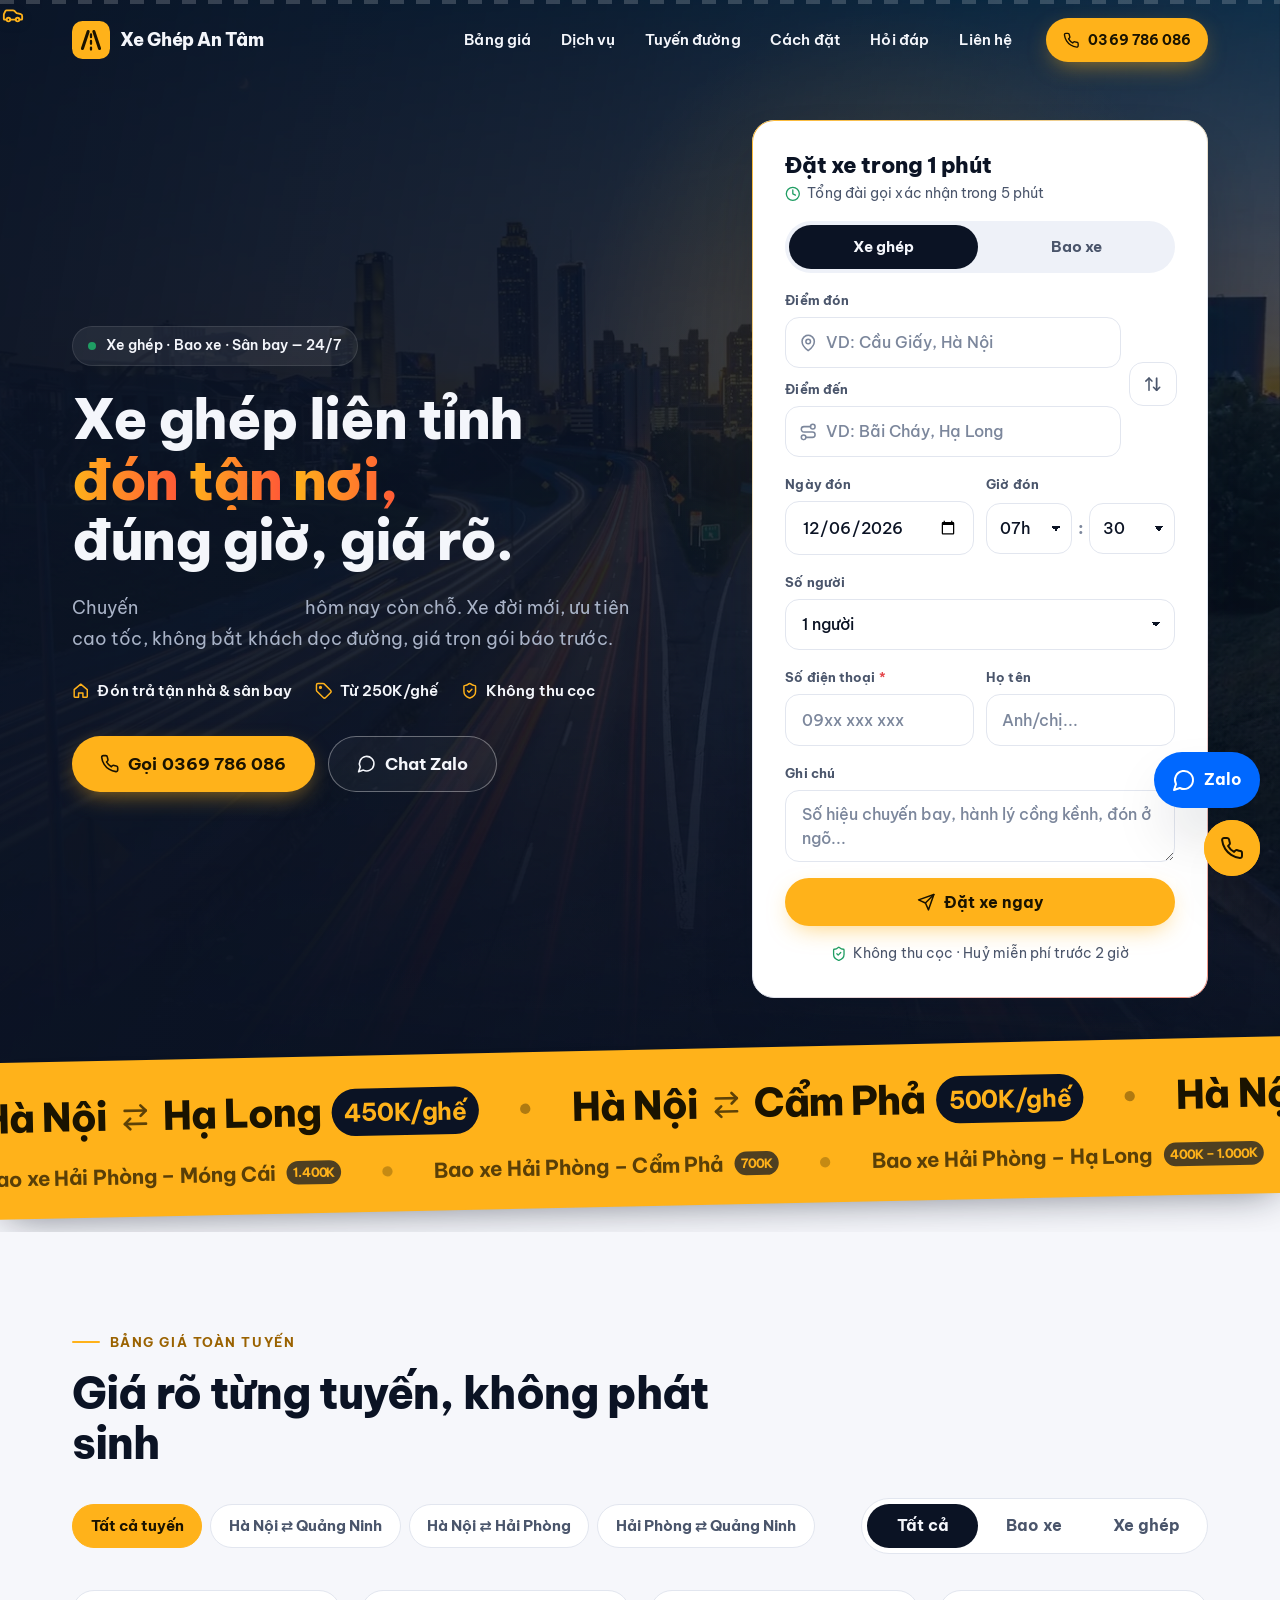
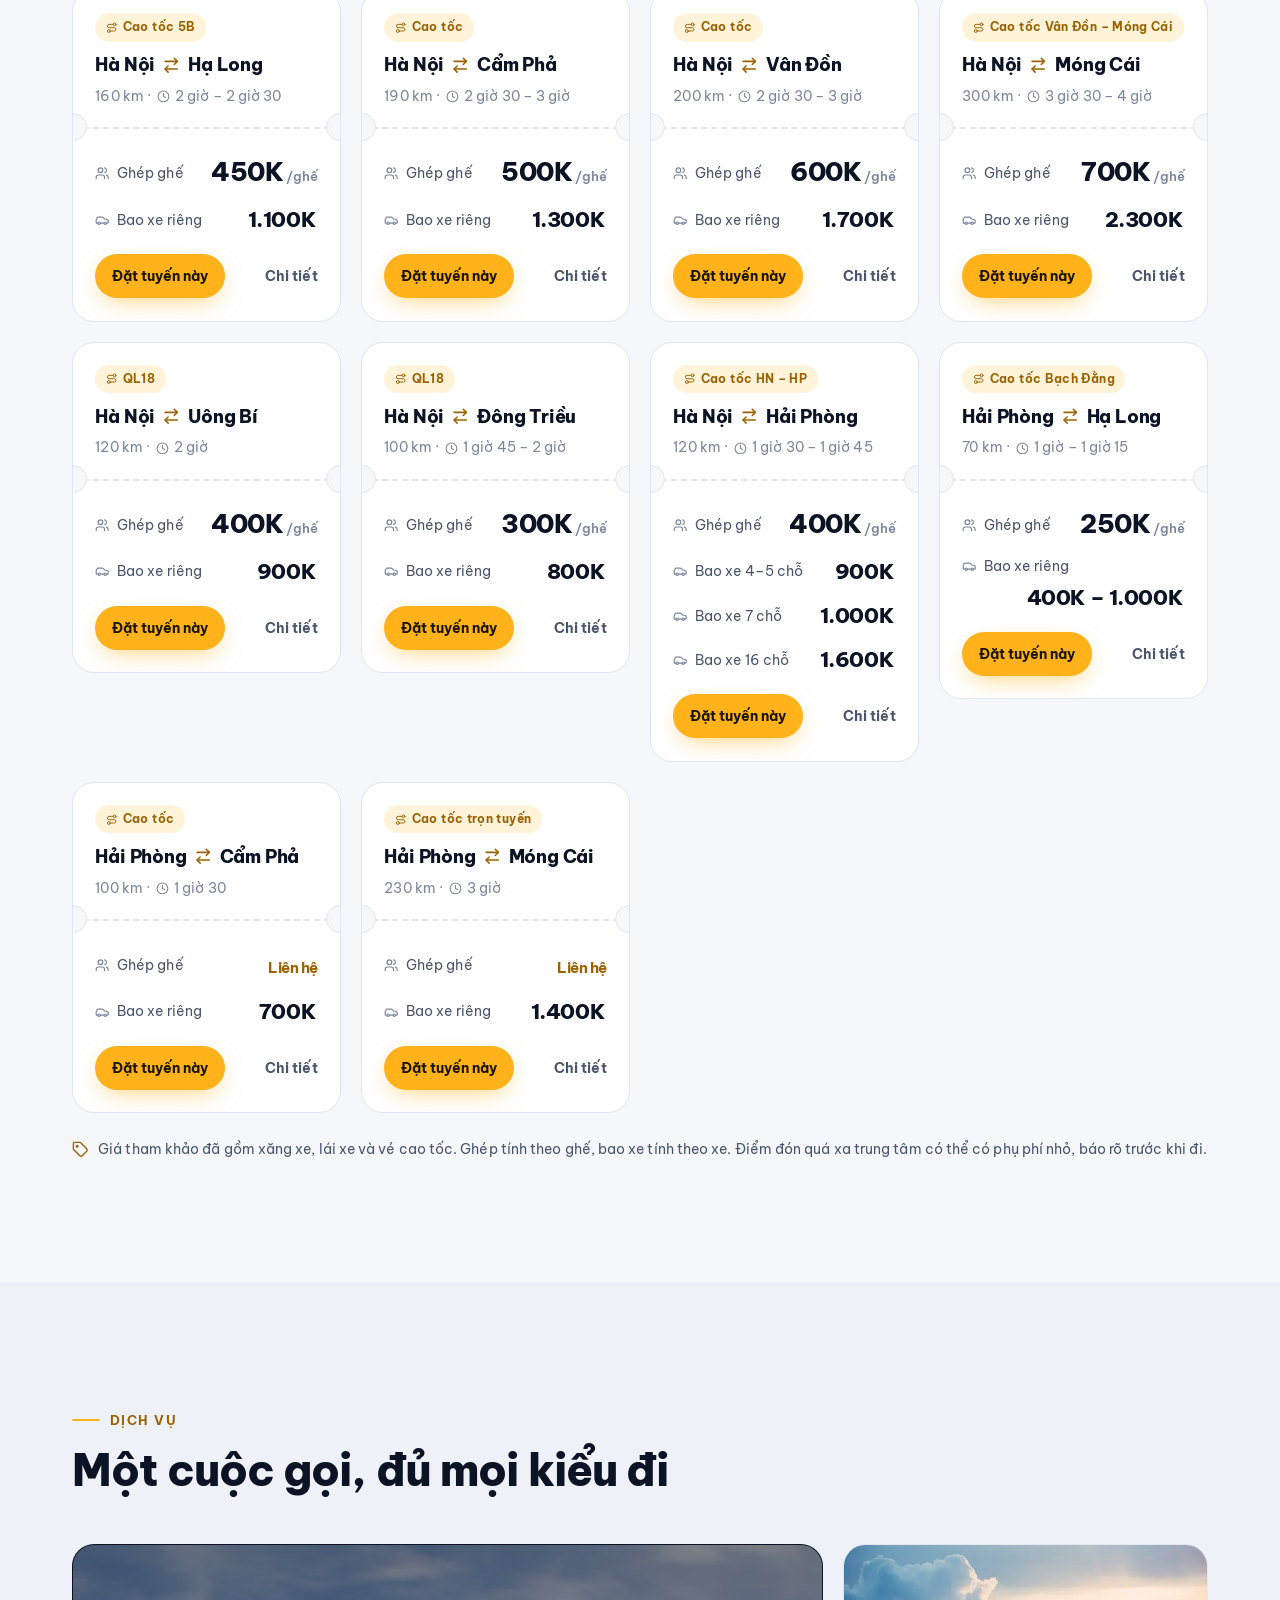
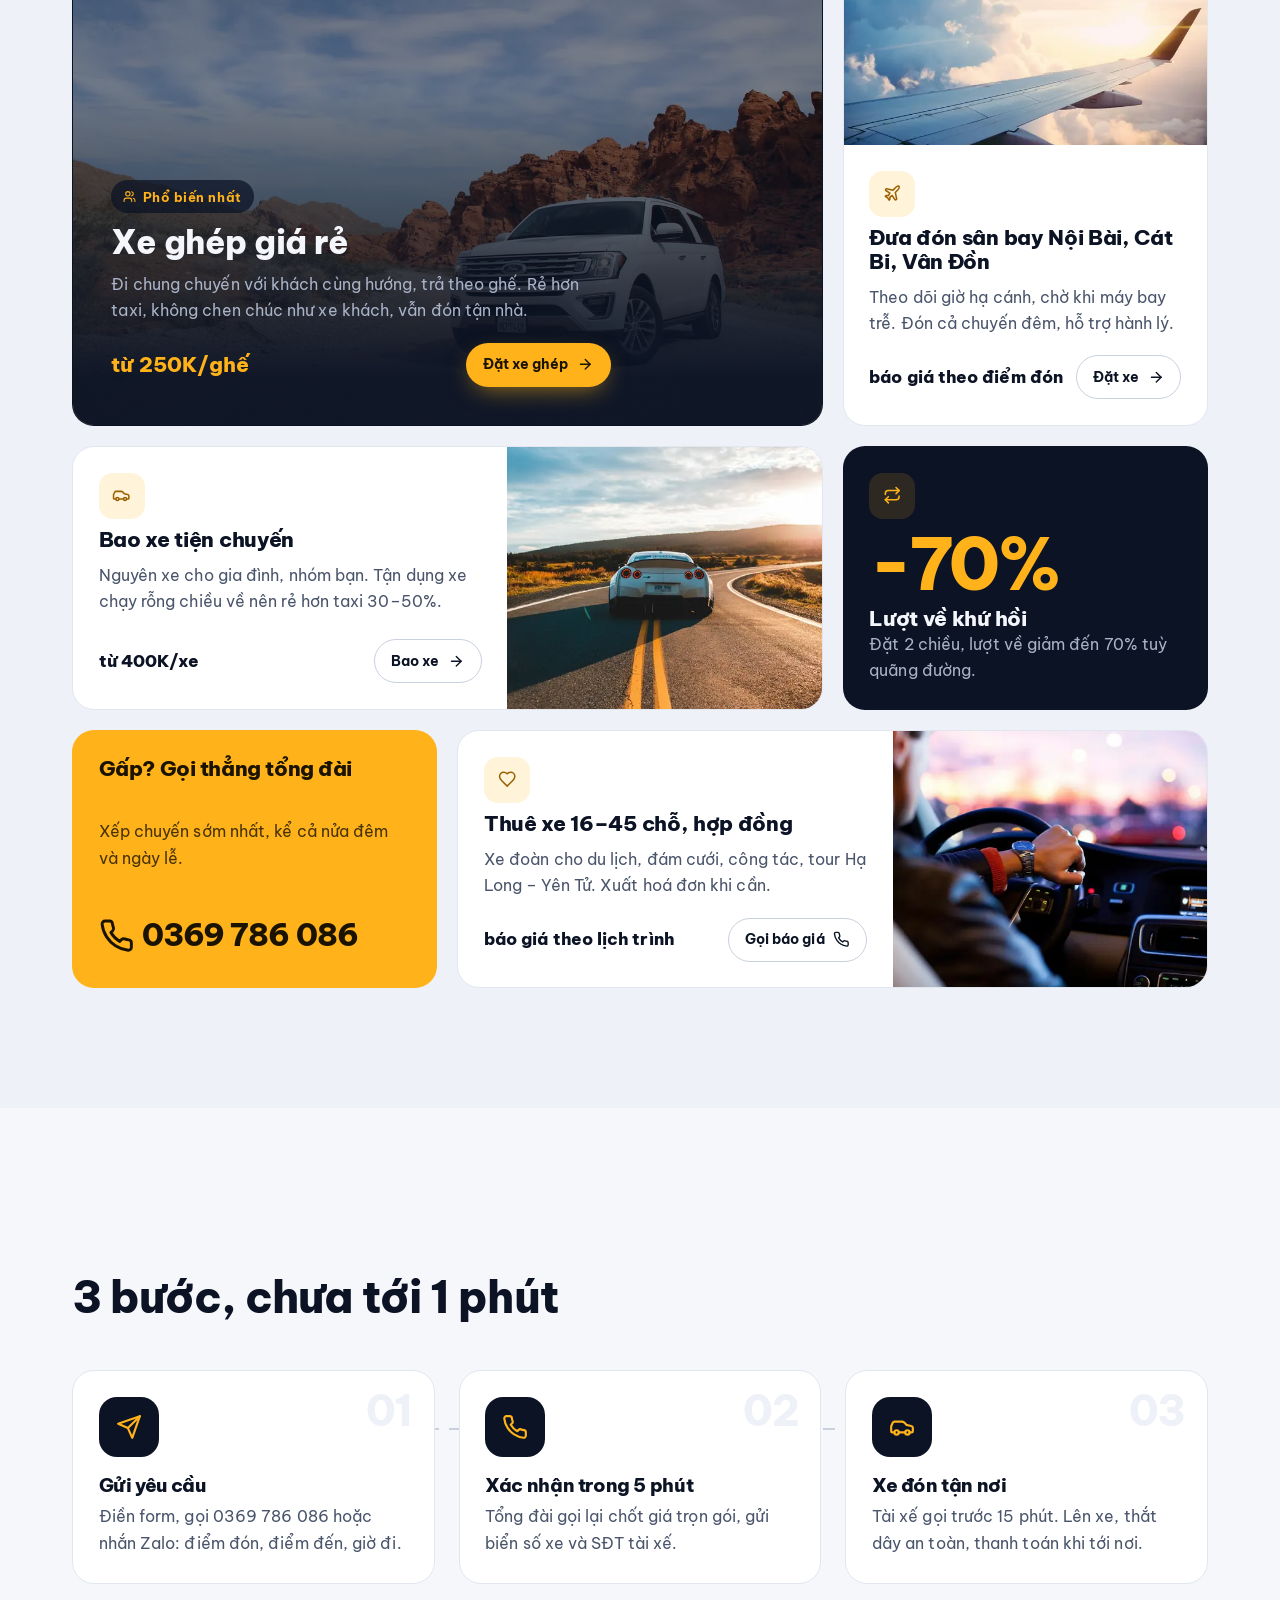
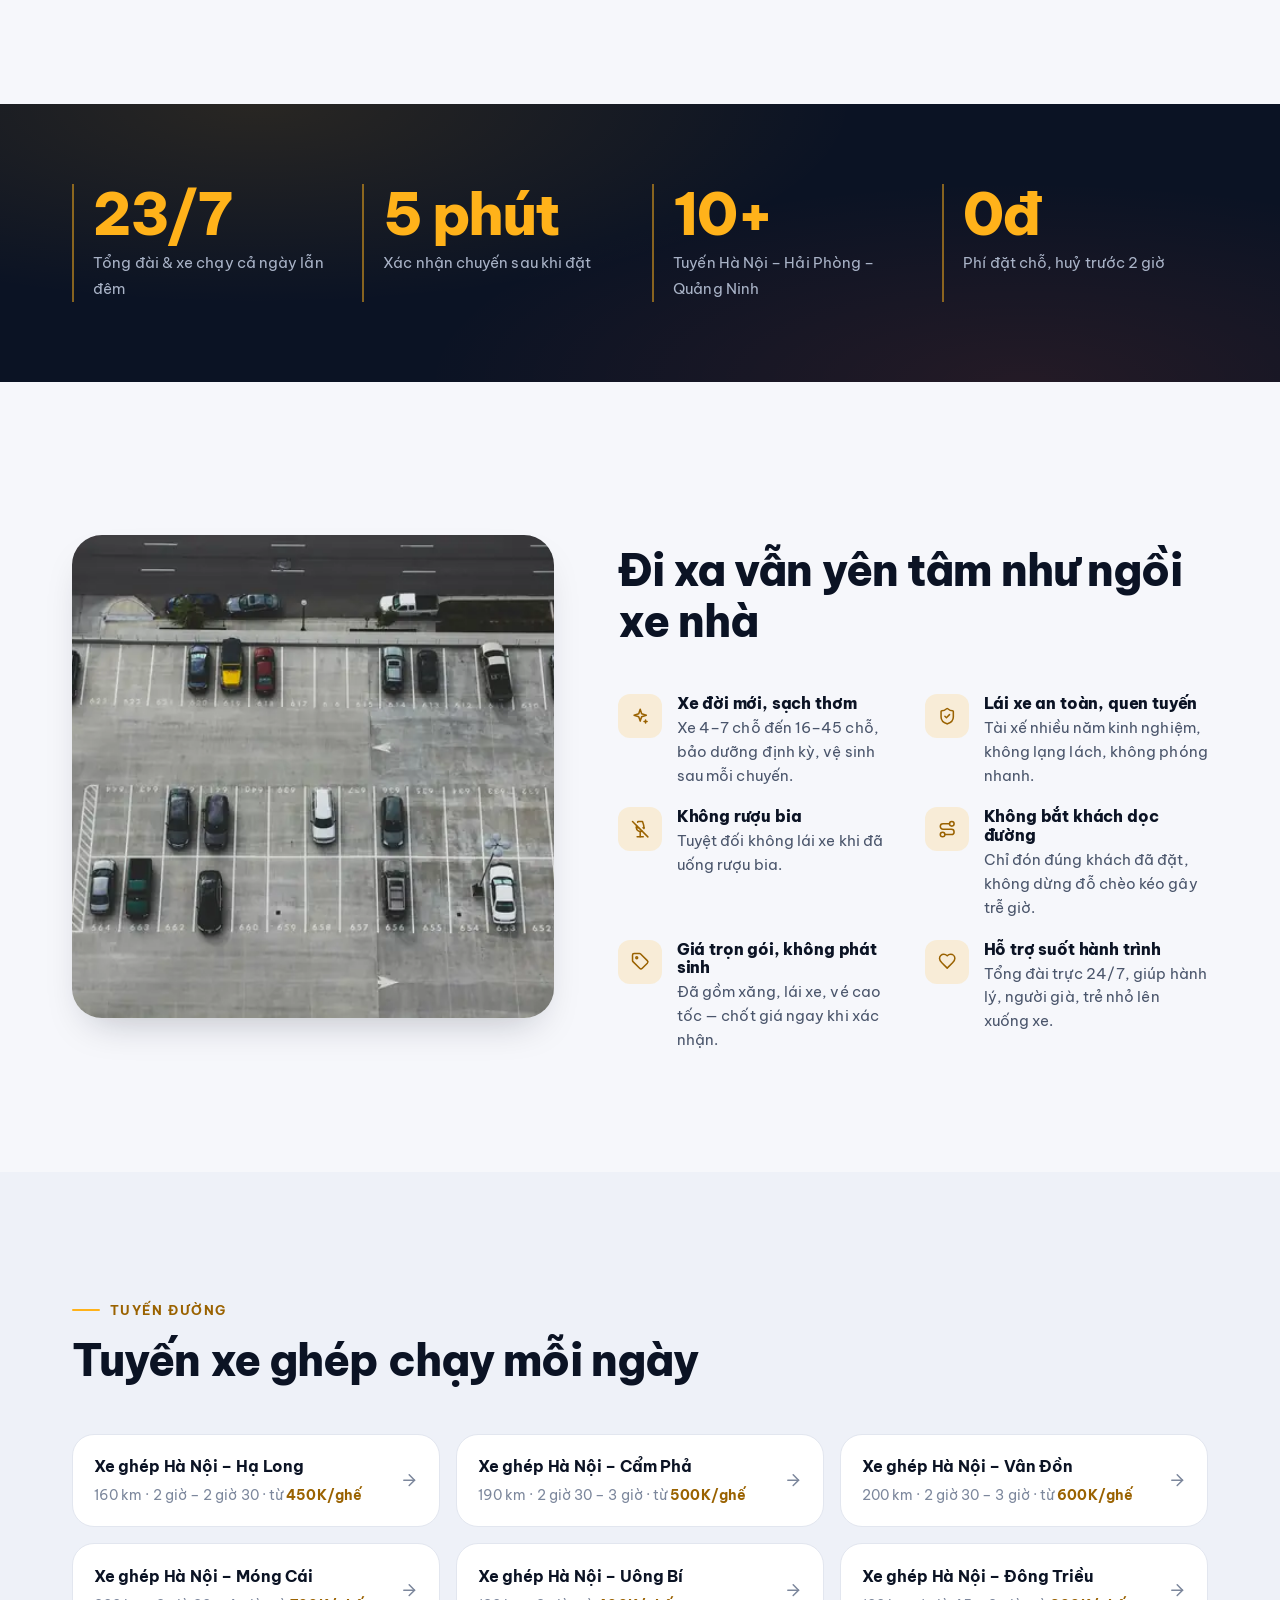
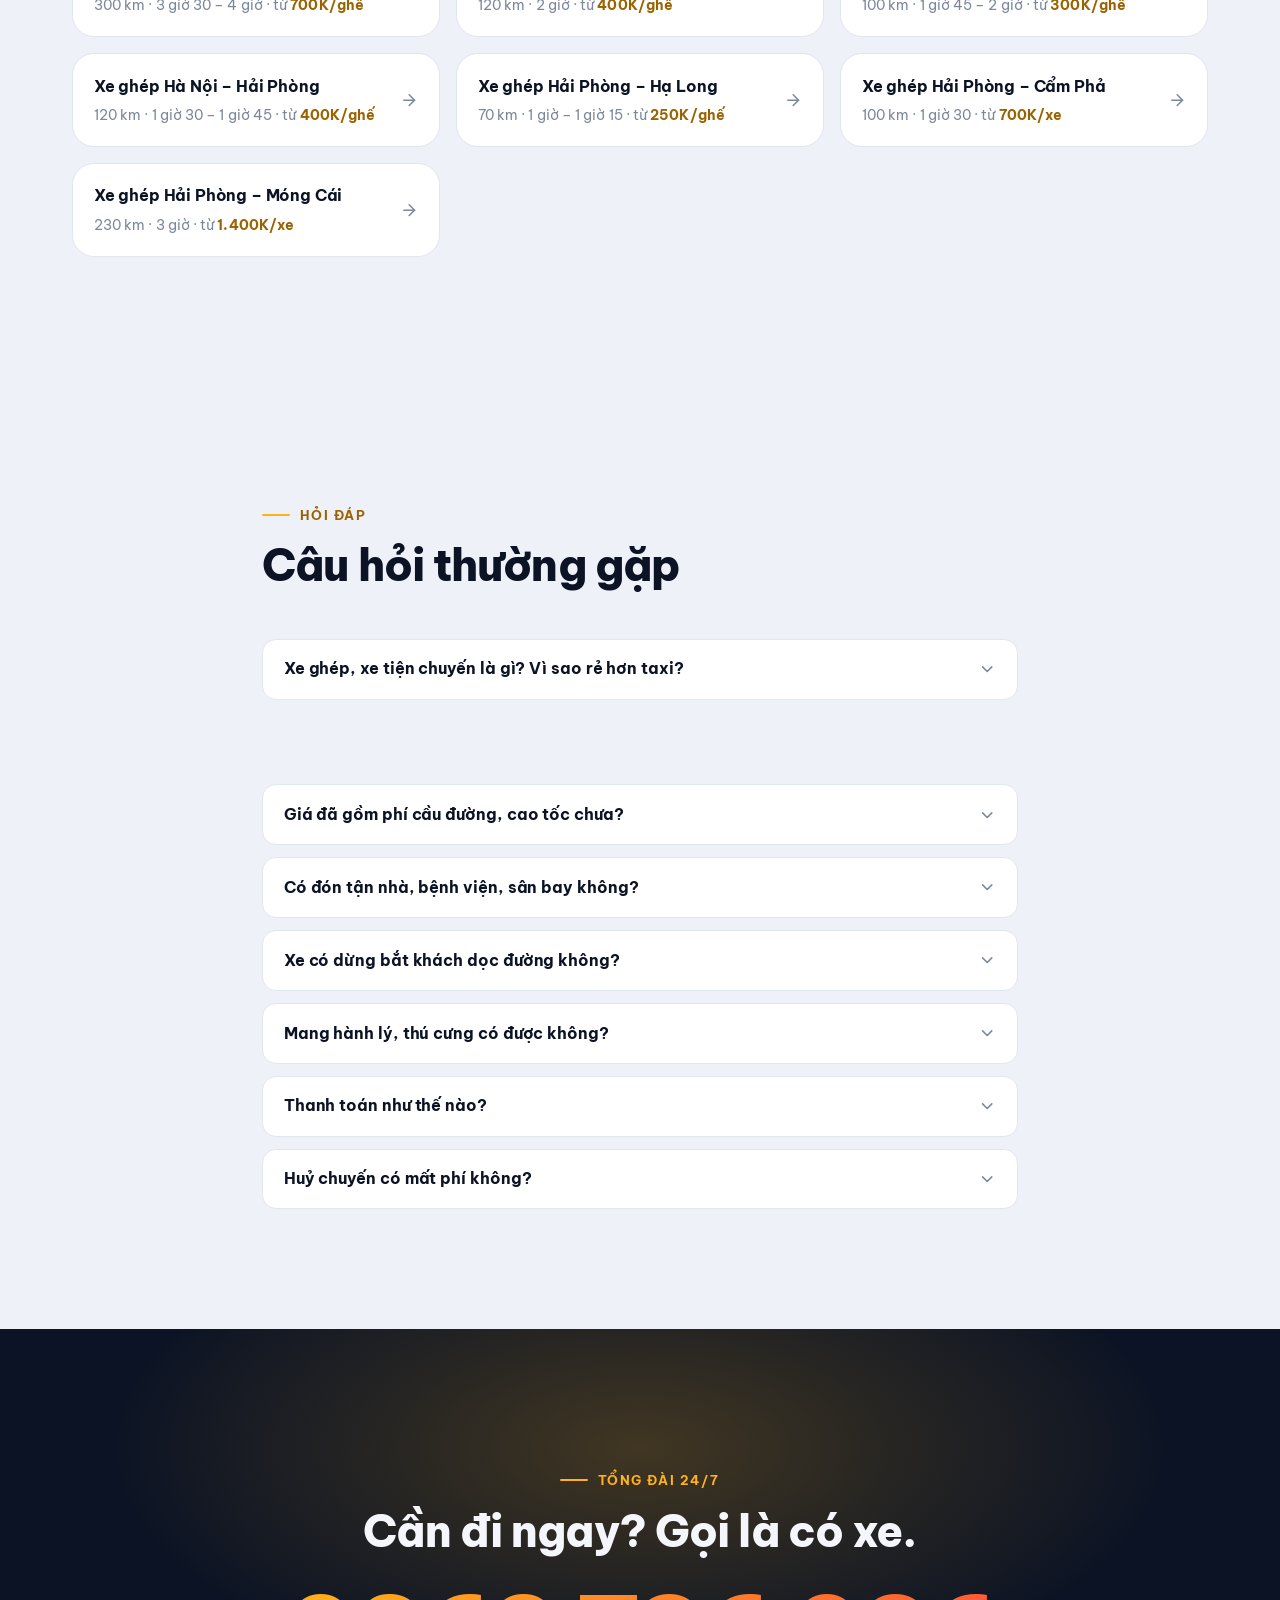
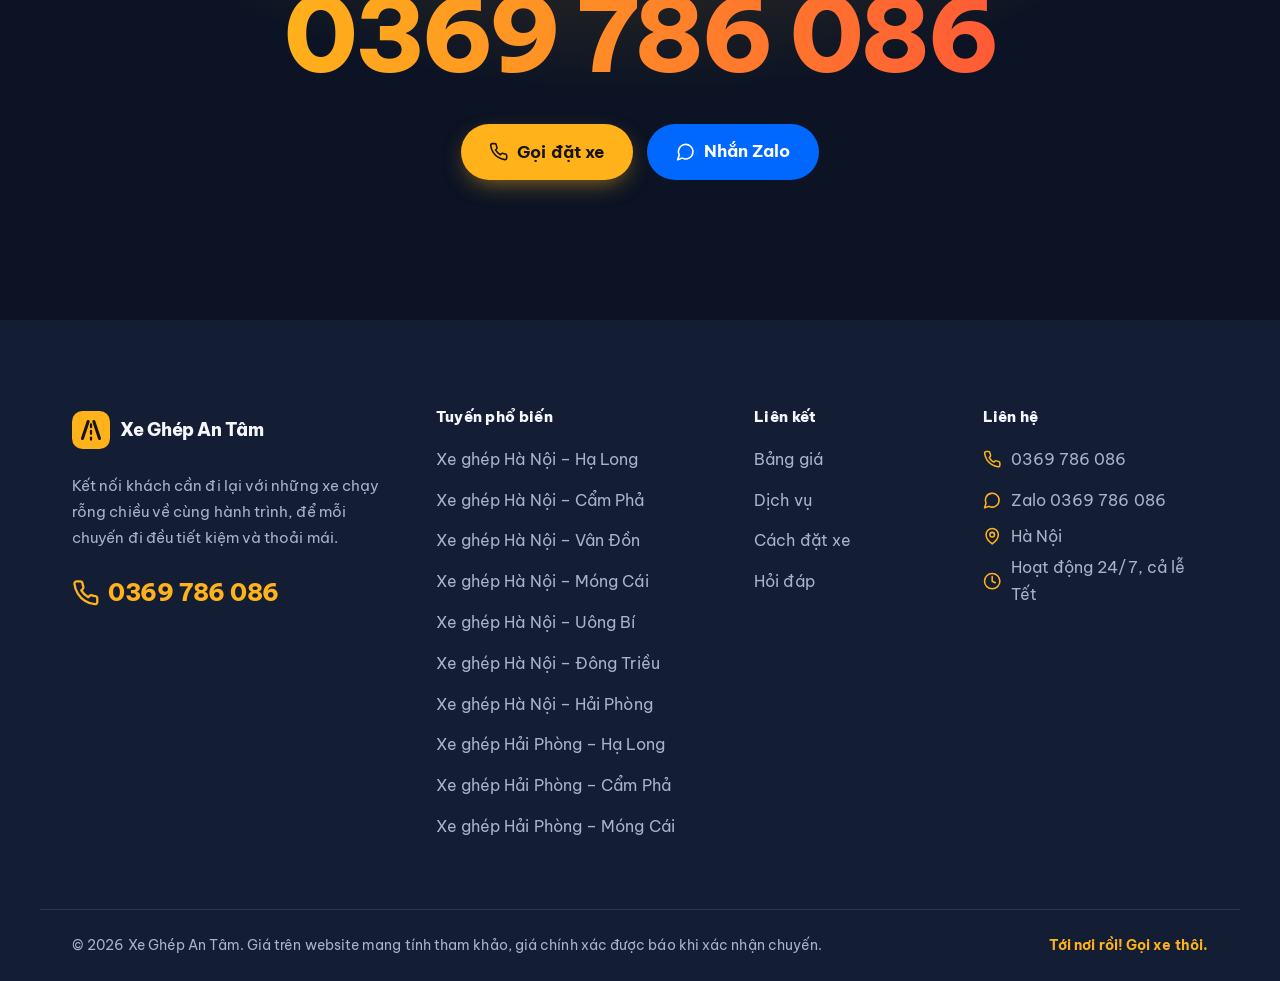
==== index.html @ deb12f68 "first commit" ====
<!doctype html>
<html lang="vi" class="no-js">
<head>
<meta charset="utf-8">
<script>document.documentElement.className="js"</script>
<meta name="viewport" content="width=device-width, initial-scale=1, viewport-fit=cover">
<title>Xe Ghép Hà Nội – Hải Phòng – Quảng Ninh | Đón Tận Nơi 24/7</title>
<meta name="description" content="Xe ghép, xe tiện chuyến Hà Nội – Hải Phòng – Hạ Long, Cẩm Phả, Móng Cái từ 250K/ghế. Đón tận nơi, sân bay Nội Bài, Cát Bi. Gọi 0369 786 086.">
<link rel="canonical" href="https://xeghepantam.vn/">
<meta name="robots" content="index, follow, max-image-preview:large, max-snippet:-1">
<meta name="theme-color" content="#0B1324">
<meta name="format-detection" content="telephone=no">
<meta name="geo.region" content="VN-HN">
<meta name="geo.placename" content="Hà Nội">
<meta name="geo.position" content="21.0278;105.8342">
<meta name="ICBM" content="21.0278, 105.8342">
<meta property="og:type" content="website">
<meta property="og:locale" content="vi_VN">
<meta property="og:site_name" content="Xe Ghép An Tâm">
<meta property="og:title" content="Xe Ghép Hà Nội – Hải Phòng – Quảng Ninh | Đón Tận Nơi 24/7">
<meta property="og:description" content="Xe ghép, xe tiện chuyến Hà Nội – Hải Phòng – Hạ Long, Cẩm Phả, Móng Cái từ 250K/ghế. Đón tận nơi, sân bay Nội Bài, Cát Bi. Gọi 0369 786 086.">
<meta property="og:url" content="https://xeghepantam.vn/">
<meta property="og:image" content="https://xeghepantam.vn/assets/img/og-cover.jpg">
<meta property="og:image:width" content="1200">
<meta property="og:image:height" content="630">
<meta name="twitter:card" content="summary_large_image">
<meta name="twitter:title" content="Xe Ghép Hà Nội – Hải Phòng – Quảng Ninh | Đón Tận Nơi 24/7">
<meta name="twitter:description" content="Xe ghép, xe tiện chuyến Hà Nội – Hải Phòng – Hạ Long, Cẩm Phả, Móng Cái từ 250K/ghế. Đón tận nơi, sân bay Nội Bài, Cát Bi. Gọi 0369 786 086.">
<meta name="twitter:image" content="https://xeghepantam.vn/assets/img/og-cover.jpg">
<link rel="icon" href="favicon.svg" type="image/svg+xml">
<link rel="apple-touch-icon" href="assets/img/apple-touch-icon.png">
<link rel="manifest" href="site.webmanifest">
<link rel="preconnect" href="https://fonts.googleapis.com">
<link rel="preconnect" href="https://fonts.gstatic.com" crossorigin>
<link rel="stylesheet" href="https://fonts.googleapis.com/css2?family=Be+Vietnam+Pro:wght@400;500;600;700;800&amp;display=swap">
<link rel="preload" as="image" href="assets/img/hero-cao-toc-dem-1920.webp" imagesrcset="assets/img/hero-cao-toc-dem-960.webp 960w, assets/img/hero-cao-toc-dem-1920.webp 1920w" imagesizes="100vw" fetchpriority="high">
<link rel="stylesheet" href="assets/css/styles.css">
<script type="application/ld+json">{"@context":"https://schema.org","@type":["LocalBusiness","TaxiService"],"@id":"https://xeghepantam.vn/#business","name":"Xe Ghép An Tâm","url":"https://xeghepantam.vn/","telephone":"+84369786086","image":"https://xeghepantam.vn/assets/img/og-cover.jpg","logo":"https://xeghepantam.vn/assets/img/apple-touch-icon.png","priceRange":"250.000₫ – 2.300.000₫","currenciesAccepted":"VND","paymentAccepted":"Tiền mặt, Chuyển khoản","address":{"@type":"PostalAddress","addressLocality":"Hà Nội","addressCountry":"VN"},"geo":{"@type":"GeoCoordinates","latitude":21.0278,"longitude":105.8342},"openingHoursSpecification":{"@type":"OpeningHoursSpecification","dayOfWeek":["Monday","Tuesday","Wednesday","Thursday","Friday","Saturday","Sunday"],"opens":"00:00","closes":"23:59"},"areaServed":["Cẩm Phả","Hà Nội","Hạ Long","Hải Phòng","Móng Cái","Uông Bí","Vân Đồn","Đông Triều"],"sameAs":["https://zalo.me/0369786086"],"hasOfferCatalog":{"@type":"OfferCatalog","name":"Bảng giá xe ghép, xe tiện chuyến","itemListElement":[{"@type":"Offer","name":"Xe ghép Hà Nội – Hạ Long","url":"https://xeghepantam.vn/tuyen/xe-ghep-ha-noi-ha-long.html","priceSpecification":{"@type":"UnitPriceSpecification","price":450000,"priceCurrency":"VND","unitText":"ghế"}},{"@type":"Offer","name":"Xe ghép Hà Nội – Cẩm Phả","url":"https://xeghepantam.vn/tuyen/xe-ghep-ha-noi-cam-pha.html","priceSpecification":{"@type":"UnitPriceSpecification","price":500000,"priceCurrency":"VND","unitText":"ghế"}},{"@type":"Offer","name":"Xe ghép Hà Nội – Vân Đồn","url":"https://xeghepantam.vn/tuyen/xe-ghep-ha-noi-van-don.html","priceSpecification":{"@type":"UnitPriceSpecification","price":600000,"priceCurrency":"VND","unitText":"ghế"}},{"@type":"Offer","name":"Xe ghép Hà Nội – Móng Cái","url":"https://xeghepantam.vn/tuyen/xe-ghep-ha-noi-mong-cai.html","priceSpecification":{"@type":"UnitPriceSpecification","price":700000,"priceCurrency":"VND","unitText":"ghế"}},{"@type":"Offer","name":"Xe ghép Hà Nội – Uông Bí","url":"https://xeghepantam.vn/tuyen/xe-ghep-ha-noi-uong-bi.html","priceSpecification":{"@type":"UnitPriceSpecification","price":400000,"priceCurrency":"VND","unitText":"ghế"}},{"@type":"Offer","name":"Xe ghép Hà Nội – Đông Triều","url":"https://xeghepantam.vn/tuyen/xe-ghep-ha-noi-dong-trieu.html","priceSpecification":{"@type":"UnitPriceSpecification","price":300000,"priceCurrency":"VND","unitText":"ghế"}},{"@type":"Offer","name":"Xe ghép Hà Nội – Hải Phòng","url":"https://xeghepantam.vn/tuyen/xe-ghep-ha-noi-hai-phong.html","priceSpecification":{"@type":"UnitPriceSpecification","price":400000,"priceCurrency":"VND","unitText":"ghế"}},{"@type":"Offer","name":"Xe ghép Hải Phòng – Hạ Long","url":"https://xeghepantam.vn/tuyen/xe-ghep-hai-phong-ha-long.html","priceSpecification":{"@type":"UnitPriceSpecification","price":250000,"priceCurrency":"VND","unitText":"ghế"}},{"@type":"Offer","name":"Xe ghép Hải Phòng – Cẩm Phả","url":"https://xeghepantam.vn/tuyen/xe-ghep-hai-phong-cam-pha.html","priceSpecification":{"@type":"UnitPriceSpecification","price":700000,"priceCurrency":"VND","unitText":"xe"}},{"@type":"Offer","name":"Xe ghép Hải Phòng – Móng Cái","url":"https://xeghepantam.vn/tuyen/xe-ghep-hai-phong-mong-cai.html","priceSpecification":{"@type":"UnitPriceSpecification","price":1400000,"priceCurrency":"VND","unitText":"xe"}}]}}</script><script type="application/ld+json">{"@context":"https://schema.org","@type":"WebSite","@id":"https://xeghepantam.vn/#website","url":"https://xeghepantam.vn/","name":"Xe Ghép An Tâm","inLanguage":"vi-VN","publisher":{"@id":"https://xeghepantam.vn/#business"}}</script><script type="application/ld+json">{"@context":"https://schema.org","@type":"FAQPage","mainEntity":[{"@type":"Question","name":"Xe ghép, xe tiện chuyến là gì? Vì sao rẻ hơn taxi?","acceptedAnswer":{"@type":"Answer","text":"Xe ghép là bạn đi chung xe với khách khác cùng hướng, trả tiền theo ghế. Xe tiện chuyến (bao xe) là thuê nguyên xe nhưng tận dụng xe chạy rỗng chiều về, nên rẻ hơn taxi 30–50% mà vẫn là xe riêng sạch sẽ."}},{"@type":"Question","name":"Cần đặt xe trước bao lâu?","acceptedAnswer":{"@type":"Answer","text":"Đi gấp chỉ cần gọi trước 15–30 phút là có thể xếp xe. Để chủ động giờ và có giá tốt, nên đặt trước 1–2 tiếng hoặc từ hôm trước; dịp lễ, Tết, cuối tuần nên đặt sớm hơn."}},{"@type":"Question","name":"Giá đã gồm phí cầu đường, cao tốc chưa?","acceptedAnswer":{"@type":"Answer","text":"Giá báo là giá trọn gói, đã gồm xăng xe, lái xe và vé cao tốc. Điểm đón quá xa trung tâm có thể có phụ phí nhỏ, được báo rõ trước khi đi."}},{"@type":"Question","name":"Có đón tận nhà, bệnh viện, sân bay không?","acceptedAnswer":{"@type":"Answer","text":"Có. Xe đón trả tận cửa nhà, chung cư, khách sạn, bệnh viện (Bạch Mai, Việt Đức, 108...) và các sân bay Nội Bài, Cát Bi, Vân Đồn."}},{"@type":"Question","name":"Xe có dừng bắt khách dọc đường không?","acceptedAnswer":{"@type":"Answer","text":"Không. Xe chỉ đón đúng những khách đã đặt trước theo danh sách, không dừng đỗ bắt khách gây trễ giờ."}},{"@type":"Question","name":"Mang hành lý, thú cưng có được không?","acceptedAnswer":{"@type":"Answer","text":"Mỗi khách đi ghép được mang 1 vali và 1 túi xách. Đồ cồng kềnh hoặc thú cưng vui lòng báo trước để xếp xe 7 chỗ hoặc bao xe."}},{"@type":"Question","name":"Thanh toán như thế nào?","acceptedAnswer":{"@type":"Answer","text":"Thanh toán tiền mặt hoặc chuyển khoản cho tài xế khi xuống xe. Không thu tiền cọc khi đặt chỗ."}},{"@type":"Question","name":"Huỷ chuyến có mất phí không?","acceptedAnswer":{"@type":"Answer","text":"Huỷ trước giờ đón 2 tiếng hoàn toàn miễn phí. Chỉ cần gọi hoặc nhắn Zalo cho tổng đài."}}]}</script>
</head>
<body class="page-home">
<a class="skip-link" href="#noi-dung">Bỏ qua tới nội dung</a>
<div class="road-progress" aria-hidden="true"><span class="road-progress__bar"></span><span class="road-progress__car"><svg class="ico" viewBox="0 0 24 24" fill="none" stroke="currentColor" stroke-width="2" stroke-linecap="round" stroke-linejoin="round" aria-hidden="true"><path d="M19 17h2c.6 0 1-.4 1-1v-3c0-.9-.7-1.7-1.5-1.9C18.7 10.6 16 10 16 10s-1.3-1.4-2.2-2.3c-.5-.4-1.1-.7-1.8-.7H5c-.6 0-1.1.4-1.4.9l-1.4 2.9A3.7 3.7 0 0 0 2 12v4c0 .6.4 1 1 1h2"/><circle cx="7" cy="17" r="2"/><path d="M9 17h6"/><circle cx="17" cy="17" r="2"/></svg></span></div>
<header class="site-header" data-header>
  <div class="container header-inner">
    <a class="brand" href="index.html" aria-label="Xe Ghép An Tâm – Trang chủ"><svg class="logo-mark" viewBox="0 0 40 40" aria-hidden="true"><rect width="40" height="40" rx="11" class="logo-bg"/><path d="M11 29 17 11M29 29 23 11" class="logo-road"/><path d="M20 14v3M20 21v3M20 28v2" class="logo-lane"/></svg><span>Xe Ghép An Tâm</span></a>
    <nav class="nav" id="site-nav" aria-label="Điều hướng chính"><ul><li><a href="#bang-gia">Bảng giá</a></li><li><a href="#dich-vu">Dịch vụ</a></li><li><a href="#tuyen-duong">Tuyến đường</a></li><li><a href="#quy-trinh">Cách đặt</a></li><li><a href="#hoi-dap">Hỏi đáp</a></li><li><a href="#lien-he">Liên hệ</a></li></ul></nav>
    <a class="btn btn-primary btn-sm header-call" href="tel:+84369786086" data-magnet><svg class="ico" viewBox="0 0 24 24" fill="none" stroke="currentColor" stroke-width="2" stroke-linecap="round" stroke-linejoin="round" aria-hidden="true"><path d="M22 16.92v3a2 2 0 0 1-2.18 2 19.79 19.79 0 0 1-8.63-3.07 19.5 19.5 0 0 1-6-6 19.79 19.79 0 0 1-3.07-8.67A2 2 0 0 1 4.11 2h3a2 2 0 0 1 2 1.72c.13.96.36 1.9.7 2.81a2 2 0 0 1-.45 2.11L8.09 9.91a16 16 0 0 0 6 6l1.27-1.27a2 2 0 0 1 2.11-.45c.91.34 1.85.57 2.81.7A2 2 0 0 1 22 16.92z"/></svg><span>0369 786 086</span></a>
    <button class="nav-toggle" type="button" aria-expanded="false" aria-controls="site-nav" aria-label="Mở menu"><svg class="ico ico-open" viewBox="0 0 24 24" fill="none" stroke="currentColor" stroke-width="2" stroke-linecap="round" stroke-linejoin="round" aria-hidden="true"><path d="M4 6h16M4 12h16M4 18h16"/></svg><svg class="ico ico-close" viewBox="0 0 24 24" fill="none" stroke="currentColor" stroke-width="2" stroke-linecap="round" stroke-linejoin="round" aria-hidden="true"><path d="M18 6 6 18M6 6l12 12"/></svg></button>
  </div>
</header>
<main id="noi-dung">
<section class="hero" aria-labelledby="hero-title">
  <div class="hero__media" aria-hidden="false">
    <img class="hero__img" data-parallax src="assets/img/hero-cao-toc-dem-1920.webp"
      srcset="assets/img/hero-cao-toc-dem-960.webp 960w, assets/img/hero-cao-toc-dem-1920.webp 1920w"
      sizes="100vw" width="1920" height="1239" alt="Đường cao tốc về đêm với vệt đèn xe – dịch vụ xe ghép liên tỉnh" fetchpriority="high" decoding="async">
    <div class="hero__shade"></div>
    <div class="streaks" aria-hidden="true"><span class="streak" style="--s:0"></span><span class="streak" style="--s:1"></span><span class="streak" style="--s:2"></span><span class="streak" style="--s:3"></span><span class="streak" style="--s:4"></span><span class="streak" style="--s:5"></span><span class="streak" style="--s:6"></span></div>
    <div class="hero__spot" aria-hidden="true"></div>
  </div>
  <div class="container hero-grid">
    <div class="hero__copy">
      <p class="pill" data-anim style="--d:0"><span class="pill__dot"></span>Xe ghép · Bao xe · Sân bay — 24/7</p>
      <h1 class="h1" id="hero-title"><span class="h1-word"><span style="--i:0">Xe</span></span> <span class="h1-word"><span style="--i:1">ghép</span></span> <span class="h1-word"><span style="--i:2">liên</span></span> <span class="h1-word"><span style="--i:3">tỉnh</span></span><br> <span class="h1-word h1-word--hl"><span style="--i:4">đón</span></span> <span class="h1-word h1-word--hl"><span style="--i:5">tận</span></span> <span class="h1-word h1-word--hl"><span style="--i:6">nơi,</span></span><br> <span class="h1-word"><span style="--i:7">đúng</span></span> <span class="h1-word"><span style="--i:8">giờ,</span></span> <span class="h1-word"><span style="--i:9">giá</span></span> <span class="h1-word"><span style="--i:10">rõ.</span></span></h1>
      <p class="hero__lead" data-anim style="--d:6">Chuyến <span class="rotator" data-rotate='[&quot;Hà Nội ⇄ Hạ Long&quot;, &quot;Hà Nội ⇄ Cẩm Phả&quot;, &quot;Hà Nội ⇄ Vân Đồn&quot;, &quot;Hà Nội ⇄ Móng Cái&quot;, &quot;Hà Nội ⇄ Uông Bí&quot;, &quot;Hà Nội ⇄ Đông Triều&quot;, &quot;Hà Nội ⇄ Hải Phòng&quot;, &quot;Hải Phòng ⇄ Hạ Long&quot;, &quot;Hải Phòng ⇄ Cẩm Phả&quot;, &quot;Hải Phòng ⇄ Móng Cái&quot;]'><span class="rotator__text">Hà Nội ⇄ Hạ Long</span></span>
        hôm nay còn chỗ. Xe đời mới, ưu tiên cao tốc, không bắt khách dọc đường, giá trọn gói báo trước.</p>
      <ul class="hero__points" data-anim style="--d:8">
        <li><svg class="ico" viewBox="0 0 24 24" fill="none" stroke="currentColor" stroke-width="2" stroke-linecap="round" stroke-linejoin="round" aria-hidden="true"><path d="M3 10.5 12 3l9 7.5V20a1 1 0 0 1-1 1h-5v-6H9v6H4a1 1 0 0 1-1-1z"/></svg>Đón trả tận nhà &amp; sân bay</li><li><svg class="ico" viewBox="0 0 24 24" fill="none" stroke="currentColor" stroke-width="2" stroke-linecap="round" stroke-linejoin="round" aria-hidden="true"><path d="M12.59 2.59A2 2 0 0 0 11.17 2H4a2 2 0 0 0-2 2v7.17a2 2 0 0 0 .59 1.42l8.7 8.7a2.43 2.43 0 0 0 3.42 0l6.58-6.58a2.43 2.43 0 0 0 0-3.42z"/><circle cx="7.5" cy="7.5" r="1.2"/></svg>Từ 250K/ghế</li><li><svg class="ico" viewBox="0 0 24 24" fill="none" stroke="currentColor" stroke-width="2" stroke-linecap="round" stroke-linejoin="round" aria-hidden="true"><path d="M20 13c0 5-3.5 7.5-7.66 8.95a1 1 0 0 1-.67-.01C7.5 20.5 4 18 4 13V6a1 1 0 0 1 1-1c2 0 4.5-1.2 6.24-2.72a1.17 1.17 0 0 1 1.52 0C14.51 3.81 17 5 19 5a1 1 0 0 1 1 1z"/><path d="m9 12 2 2 4-4"/></svg>Không thu cọc</li></ul>
      <div class="hero__ctas" data-anim style="--d:10">
        <a class="btn btn-primary btn-lg" href="tel:+84369786086" data-magnet><svg class="ico" viewBox="0 0 24 24" fill="none" stroke="currentColor" stroke-width="2" stroke-linecap="round" stroke-linejoin="round" aria-hidden="true"><path d="M22 16.92v3a2 2 0 0 1-2.18 2 19.79 19.79 0 0 1-8.63-3.07 19.5 19.5 0 0 1-6-6 19.79 19.79 0 0 1-3.07-8.67A2 2 0 0 1 4.11 2h3a2 2 0 0 1 2 1.72c.13.96.36 1.9.7 2.81a2 2 0 0 1-.45 2.11L8.09 9.91a16 16 0 0 0 6 6l1.27-1.27a2 2 0 0 1 2.11-.45c.91.34 1.85.57 2.81.7A2 2 0 0 1 22 16.92z"/></svg><span>Gọi 0369 786 086</span></a>
        <a class="btn btn-ghost btn-lg" href="https://zalo.me/0369786086" target="_blank" rel="noopener"><svg class="ico" viewBox="0 0 24 24" fill="none" stroke="currentColor" stroke-width="2" stroke-linecap="round" stroke-linejoin="round" aria-hidden="true"><path d="M7.9 20A9 9 0 1 0 4 16.1L2 22z"/></svg><span>Chat Zalo</span></a>
      </div>
    </div>
    <div class="hero__form" id="dat-xe" data-anim style="--d:4"><form class="booking card" id="booking-form" novalidate aria-labelledby="booking-title">
  <div class="booking__head">
    <h2 class="booking__title" id="booking-title">Đặt xe trong 1 phút</h2>
    <p class="booking__sub"><svg class="ico" viewBox="0 0 24 24" fill="none" stroke="currentColor" stroke-width="2" stroke-linecap="round" stroke-linejoin="round" aria-hidden="true"><circle cx="12" cy="12" r="10"/><path d="M12 6v6l4 2"/></svg> Tổng đài gọi xác nhận trong 5 phút</p>
  </div>
  <fieldset class="seg" aria-label="Hình thức đi"><label class="seg__opt"><input type="radio" name="loai" value="Xe ghép" checked><span>Xe ghép</span></label><label class="seg__opt"><input type="radio" name="loai" value="Bao xe"><span>Bao xe</span></label></fieldset>
  <div class="route-fields">
    <div class="field"><label for="f-from">Điểm đón</label>
      <div class="field__icon"><svg class="ico" viewBox="0 0 24 24" fill="none" stroke="currentColor" stroke-width="2" stroke-linecap="round" stroke-linejoin="round" aria-hidden="true"><path d="M20 10c0 6-8 12-8 12s-8-6-8-12a8 8 0 0 1 16 0Z"/><circle cx="12" cy="10" r="3"/></svg><input id="f-from" name="diem_don" list="dl-places" placeholder="VD: Cầu Giấy, Hà Nội" value="" required autocomplete="address-level2"></div></div>
    <button class="swap" type="button" data-swap aria-label="Đổi chiều điểm đón và điểm đến"><svg class="ico" viewBox="0 0 24 24" fill="none" stroke="currentColor" stroke-width="2" stroke-linecap="round" stroke-linejoin="round" aria-hidden="true"><path d="m16 3 4 4-4 4"/><path d="M20 7H4"/><path d="m8 21-4-4 4-4"/><path d="M4 17h16"/></svg></button>
    <div class="field"><label for="f-to">Điểm đến</label>
      <div class="field__icon"><svg class="ico" viewBox="0 0 24 24" fill="none" stroke="currentColor" stroke-width="2" stroke-linecap="round" stroke-linejoin="round" aria-hidden="true"><circle cx="6" cy="19" r="3"/><path d="M9 19h8.5a3.5 3.5 0 0 0 0-7h-11a3.5 3.5 0 0 1 0-7H15"/><circle cx="18" cy="5" r="3"/></svg><input id="f-to" name="diem_den" list="dl-places" placeholder="VD: Bãi Cháy, Hạ Long" value="" required></div></div>
  </div>
  <datalist id="dl-places"><option value="Cẩm Phả"><option value="Hà Nội"><option value="Hạ Long"><option value="Hải Phòng"><option value="Móng Cái"><option value="Uông Bí"><option value="Vân Đồn"><option value="Đông Triều"></datalist>
  <div class="grid-2">
    <div class="field"><label for="f-date">Ngày đón</label>
      <input id="f-date" name="ngay_don" type="date" required></div>
    <div class="field"><label for="f-hour">Giờ đón</label>
      <div class="time-pick">
        <select id="f-hour" name="gio" aria-label="Giờ"><option value="00">00h</option><option value="01">01h</option><option value="02">02h</option><option value="03">03h</option><option value="04">04h</option><option value="05">05h</option><option value="06">06h</option><option value="07">07h</option><option value="08">08h</option><option value="09">09h</option><option value="10">10h</option><option value="11">11h</option><option value="12">12h</option><option value="13">13h</option><option value="14">14h</option><option value="15">15h</option><option value="16">16h</option><option value="17">17h</option><option value="18">18h</option><option value="19">19h</option><option value="20">20h</option><option value="21">21h</option><option value="22">22h</option><option value="23">23h</option></select><span aria-hidden="true">:</span>
        <select id="f-min" name="phut" aria-label="Phút"><option value="00">00</option><option value="05">05</option><option value="10">10</option><option value="15">15</option><option value="20">20</option><option value="25">25</option><option value="30">30</option><option value="35">35</option><option value="40">40</option><option value="45">45</option><option value="50">50</option><option value="55">55</option></select></div></div>
  </div>
  <div class="grid-2">
    <div class="field"><label for="f-seats" data-seat-label>Số người</label>
      <select id="f-seats" name="so_nguoi"><option value="1">1 người</option><option value="2">2 người</option><option value="3">3 người</option><option value="4">4 người</option><option value="5">5 người</option><option value="6">6 người</option><option value="7">7 người</option></select></div>
    <div class="field field--car" data-car-field hidden><label for="f-car">Loại xe</label>
      <select id="f-car" name="loai_xe"><option>Xe 4–5 chỗ</option><option>Xe 7 chỗ</option><option>Xe 16 chỗ</option><option>Xe 29 chỗ</option><option>Xe 45 chỗ</option></select></div>
  </div>
  <div class="grid-2">
    <div class="field"><label for="f-phone">Số điện thoại <abbr title="bắt buộc">*</abbr></label>
      <input id="f-phone" name="sdt" type="tel" inputmode="tel" placeholder="09xx xxx xxx" required autocomplete="tel"></div>
    <div class="field"><label for="f-name">Họ tên</label>
      <input id="f-name" name="ho_ten" placeholder="Anh/chị..." autocomplete="name"></div>
  </div>
  <div class="field"><label for="f-note">Ghi chú</label>
    <textarea id="f-note" name="ghi_chu" rows="2" placeholder="Số hiệu chuyến bay, hành lý cồng kềnh, đón ở ngõ..."></textarea></div>
  <input class="hp" name="website" tabindex="-1" autocomplete="off" aria-hidden="true">
  <p class="estimate" data-estimate aria-live="polite"></p>
  <p class="form-error" data-form-error role="alert"></p>
  <button class="btn btn-primary btn-block" type="submit"><svg class="ico" viewBox="0 0 24 24" fill="none" stroke="currentColor" stroke-width="2" stroke-linecap="round" stroke-linejoin="round" aria-hidden="true"><path d="m22 2-7 20-4-9-9-4Z"/><path d="M22 2 11 13"/></svg><span>Đặt xe ngay</span></button>
  <p class="booking__foot"><svg class="ico" viewBox="0 0 24 24" fill="none" stroke="currentColor" stroke-width="2" stroke-linecap="round" stroke-linejoin="round" aria-hidden="true"><path d="M20 13c0 5-3.5 7.5-7.66 8.95a1 1 0 0 1-.67-.01C7.5 20.5 4 18 4 13V6a1 1 0 0 1 1-1c2 0 4.5-1.2 6.24-2.72a1.17 1.17 0 0 1 1.52 0C14.51 3.81 17 5 19 5a1 1 0 0 1 1 1z"/><path d="m9 12 2 2 4-4"/></svg> Không thu cọc · Huỷ miễn phí trước 2 giờ</p>
</form></div>
  </div>
</section>

<div class="marquee-clip"><section class="marquee" aria-label="Các tuyến và giá xe ghép">
  <ul class="marquee-track"><li><span>Hà Nội</span><svg class="ico" viewBox="0 0 24 24" fill="none" stroke="currentColor" stroke-width="2" stroke-linecap="round" stroke-linejoin="round" aria-hidden="true"><path d="m16 3 4 4-4 4"/><path d="M20 7H4"/><path d="m8 21-4-4 4-4"/><path d="M4 17h16"/></svg><span>Hạ Long</span><b>450K/ghế</b></li><li><span>Hà Nội</span><svg class="ico" viewBox="0 0 24 24" fill="none" stroke="currentColor" stroke-width="2" stroke-linecap="round" stroke-linejoin="round" aria-hidden="true"><path d="m16 3 4 4-4 4"/><path d="M20 7H4"/><path d="m8 21-4-4 4-4"/><path d="M4 17h16"/></svg><span>Cẩm Phả</span><b>500K/ghế</b></li><li><span>Hà Nội</span><svg class="ico" viewBox="0 0 24 24" fill="none" stroke="currentColor" stroke-width="2" stroke-linecap="round" stroke-linejoin="round" aria-hidden="true"><path d="m16 3 4 4-4 4"/><path d="M20 7H4"/><path d="m8 21-4-4 4-4"/><path d="M4 17h16"/></svg><span>Vân Đồn</span><b>600K/ghế</b></li><li><span>Hà Nội</span><svg class="ico" viewBox="0 0 24 24" fill="none" stroke="currentColor" stroke-width="2" stroke-linecap="round" stroke-linejoin="round" aria-hidden="true"><path d="m16 3 4 4-4 4"/><path d="M20 7H4"/><path d="m8 21-4-4 4-4"/><path d="M4 17h16"/></svg><span>Móng Cái</span><b>700K/ghế</b></li><li><span>Hà Nội</span><svg class="ico" viewBox="0 0 24 24" fill="none" stroke="currentColor" stroke-width="2" stroke-linecap="round" stroke-linejoin="round" aria-hidden="true"><path d="m16 3 4 4-4 4"/><path d="M20 7H4"/><path d="m8 21-4-4 4-4"/><path d="M4 17h16"/></svg><span>Uông Bí</span><b>400K/ghế</b></li><li><span>Hà Nội</span><svg class="ico" viewBox="0 0 24 24" fill="none" stroke="currentColor" stroke-width="2" stroke-linecap="round" stroke-linejoin="round" aria-hidden="true"><path d="m16 3 4 4-4 4"/><path d="M20 7H4"/><path d="m8 21-4-4 4-4"/><path d="M4 17h16"/></svg><span>Đông Triều</span><b>300K/ghế</b></li><li><span>Hà Nội</span><svg class="ico" viewBox="0 0 24 24" fill="none" stroke="currentColor" stroke-width="2" stroke-linecap="round" stroke-linejoin="round" aria-hidden="true"><path d="m16 3 4 4-4 4"/><path d="M20 7H4"/><path d="m8 21-4-4 4-4"/><path d="M4 17h16"/></svg><span>Hải Phòng</span><b>400K/ghế</b></li><li><span>Hải Phòng</span><svg class="ico" viewBox="0 0 24 24" fill="none" stroke="currentColor" stroke-width="2" stroke-linecap="round" stroke-linejoin="round" aria-hidden="true"><path d="m16 3 4 4-4 4"/><path d="M20 7H4"/><path d="m8 21-4-4 4-4"/><path d="M4 17h16"/></svg><span>Hạ Long</span><b>250K/ghế</b></li><li><span>Hải Phòng</span><svg class="ico" viewBox="0 0 24 24" fill="none" stroke="currentColor" stroke-width="2" stroke-linecap="round" stroke-linejoin="round" aria-hidden="true"><path d="m16 3 4 4-4 4"/><path d="M20 7H4"/><path d="m8 21-4-4 4-4"/><path d="M4 17h16"/></svg><span>Cẩm Phả</span><b>700K/xe</b></li><li><span>Hải Phòng</span><svg class="ico" viewBox="0 0 24 24" fill="none" stroke="currentColor" stroke-width="2" stroke-linecap="round" stroke-linejoin="round" aria-hidden="true"><path d="m16 3 4 4-4 4"/><path d="M20 7H4"/><path d="m8 21-4-4 4-4"/><path d="M4 17h16"/></svg><span>Móng Cái</span><b>1.400K/xe</b></li><li aria-hidden="true"><span>Hà Nội</span><svg class="ico" viewBox="0 0 24 24" fill="none" stroke="currentColor" stroke-width="2" stroke-linecap="round" stroke-linejoin="round" aria-hidden="true"><path d="m16 3 4 4-4 4"/><path d="M20 7H4"/><path d="m8 21-4-4 4-4"/><path d="M4 17h16"/></svg><span>Hạ Long</span><b>450K/ghế</b></li><li aria-hidden="true"><span>Hà Nội</span><svg class="ico" viewBox="0 0 24 24" fill="none" stroke="currentColor" stroke-width="2" stroke-linecap="round" stroke-linejoin="round" aria-hidden="true"><path d="m16 3 4 4-4 4"/><path d="M20 7H4"/><path d="m8 21-4-4 4-4"/><path d="M4 17h16"/></svg><span>Cẩm Phả</span><b>500K/ghế</b></li><li aria-hidden="true"><span>Hà Nội</span><svg class="ico" viewBox="0 0 24 24" fill="none" stroke="currentColor" stroke-width="2" stroke-linecap="round" stroke-linejoin="round" aria-hidden="true"><path d="m16 3 4 4-4 4"/><path d="M20 7H4"/><path d="m8 21-4-4 4-4"/><path d="M4 17h16"/></svg><span>Vân Đồn</span><b>600K/ghế</b></li><li aria-hidden="true"><span>Hà Nội</span><svg class="ico" viewBox="0 0 24 24" fill="none" stroke="currentColor" stroke-width="2" stroke-linecap="round" stroke-linejoin="round" aria-hidden="true"><path d="m16 3 4 4-4 4"/><path d="M20 7H4"/><path d="m8 21-4-4 4-4"/><path d="M4 17h16"/></svg><span>Móng Cái</span><b>700K/ghế</b></li><li aria-hidden="true"><span>Hà Nội</span><svg class="ico" viewBox="0 0 24 24" fill="none" stroke="currentColor" stroke-width="2" stroke-linecap="round" stroke-linejoin="round" aria-hidden="true"><path d="m16 3 4 4-4 4"/><path d="M20 7H4"/><path d="m8 21-4-4 4-4"/><path d="M4 17h16"/></svg><span>Uông Bí</span><b>400K/ghế</b></li><li aria-hidden="true"><span>Hà Nội</span><svg class="ico" viewBox="0 0 24 24" fill="none" stroke="currentColor" stroke-width="2" stroke-linecap="round" stroke-linejoin="round" aria-hidden="true"><path d="m16 3 4 4-4 4"/><path d="M20 7H4"/><path d="m8 21-4-4 4-4"/><path d="M4 17h16"/></svg><span>Đông Triều</span><b>300K/ghế</b></li><li aria-hidden="true"><span>Hà Nội</span><svg class="ico" viewBox="0 0 24 24" fill="none" stroke="currentColor" stroke-width="2" stroke-linecap="round" stroke-linejoin="round" aria-hidden="true"><path d="m16 3 4 4-4 4"/><path d="M20 7H4"/><path d="m8 21-4-4 4-4"/><path d="M4 17h16"/></svg><span>Hải Phòng</span><b>400K/ghế</b></li><li aria-hidden="true"><span>Hải Phòng</span><svg class="ico" viewBox="0 0 24 24" fill="none" stroke="currentColor" stroke-width="2" stroke-linecap="round" stroke-linejoin="round" aria-hidden="true"><path d="m16 3 4 4-4 4"/><path d="M20 7H4"/><path d="m8 21-4-4 4-4"/><path d="M4 17h16"/></svg><span>Hạ Long</span><b>250K/ghế</b></li><li aria-hidden="true"><span>Hải Phòng</span><svg class="ico" viewBox="0 0 24 24" fill="none" stroke="currentColor" stroke-width="2" stroke-linecap="round" stroke-linejoin="round" aria-hidden="true"><path d="m16 3 4 4-4 4"/><path d="M20 7H4"/><path d="m8 21-4-4 4-4"/><path d="M4 17h16"/></svg><span>Cẩm Phả</span><b>700K/xe</b></li><li aria-hidden="true"><span>Hải Phòng</span><svg class="ico" viewBox="0 0 24 24" fill="none" stroke="currentColor" stroke-width="2" stroke-linecap="round" stroke-linejoin="round" aria-hidden="true"><path d="m16 3 4 4-4 4"/><path d="M20 7H4"/><path d="m8 21-4-4 4-4"/><path d="M4 17h16"/></svg><span>Móng Cái</span><b>1.400K/xe</b></li></ul>
  <ul class="marquee-track marquee-track--rev" aria-hidden="true"><li><span>Bao xe Hải Phòng – Móng Cái</span><b>1.400K</b></li><li><span>Bao xe Hải Phòng – Cẩm Phả</span><b>700K</b></li><li><span>Bao xe Hải Phòng – Hạ Long</span><b>400K – 1.000K</b></li><li><span>Bao xe Hà Nội – Hải Phòng</span><b>900K</b></li><li><span>Bao xe Hà Nội – Đông Triều</span><b>800K</b></li><li><span>Bao xe Hà Nội – Uông Bí</span><b>900K</b></li><li><span>Bao xe Hà Nội – Móng Cái</span><b>2.300K</b></li><li><span>Bao xe Hà Nội – Vân Đồn</span><b>1.700K</b></li><li><span>Bao xe Hà Nội – Cẩm Phả</span><b>1.300K</b></li><li><span>Bao xe Hà Nội – Hạ Long</span><b>1.100K</b></li><li><span>Bao xe Hải Phòng – Móng Cái</span><b>1.400K</b></li><li><span>Bao xe Hải Phòng – Cẩm Phả</span><b>700K</b></li><li><span>Bao xe Hải Phòng – Hạ Long</span><b>400K – 1.000K</b></li><li><span>Bao xe Hà Nội – Hải Phòng</span><b>900K</b></li><li><span>Bao xe Hà Nội – Đông Triều</span><b>800K</b></li><li><span>Bao xe Hà Nội – Uông Bí</span><b>900K</b></li><li><span>Bao xe Hà Nội – Móng Cái</span><b>2.300K</b></li><li><span>Bao xe Hà Nội – Vân Đồn</span><b>1.700K</b></li><li><span>Bao xe Hà Nội – Cẩm Phả</span><b>1.300K</b></li><li><span>Bao xe Hà Nội – Hạ Long</span><b>1.100K</b></li></ul>
</section></div>

<section class="section" id="bang-gia" aria-labelledby="price-title">
  <div class="container">
    <p class="eyebrow" data-reveal>Bảng giá toàn tuyến</p>
    <h2 class="h2" id="price-title" data-float>Giá rõ từng tuyến, không phát sinh</h2>
    <div class="filters" data-reveal>
      <div class="chips" role="group" aria-label="Lọc theo tuyến">
        <button class="chip" type="button" data-filter-group="all" aria-pressed="true">Tất cả tuyến</button><button class="chip" type="button" data-filter-group="hn-qn" aria-pressed="false">Hà Nội ⇄ Quảng Ninh</button><button class="chip" type="button" data-filter-group="hn-hp" aria-pressed="false">Hà Nội ⇄ Hải Phòng</button><button class="chip" type="button" data-filter-group="hp-qn" aria-pressed="false">Hải Phòng ⇄ Quảng Ninh</button>
      </div>
      <div class="tabs tabs--3" role="group" aria-label="Lọc theo loại chuyến">
        <button class="tab" type="button" data-filter-kind="all" aria-pressed="true">Tất cả</button>
        <button class="tab" type="button" data-filter-kind="bao" aria-pressed="false">Bao xe</button>
        <button class="tab" type="button" data-filter-kind="ghep" aria-pressed="false">Xe ghép</button>
        <span class="tabs__ink" aria-hidden="true"></span>
      </div>
    </div>
    <div class="ticket-grid" id="ticket-grid" aria-live="polite"><article class="ticket card" data-spotlight data-group="hn-qn">
  <div class="ticket__main">
    <span class="ticket__road"><svg class="ico" viewBox="0 0 24 24" fill="none" stroke="currentColor" stroke-width="2" stroke-linecap="round" stroke-linejoin="round" aria-hidden="true"><circle cx="6" cy="19" r="3"/><path d="M9 19h8.5a3.5 3.5 0 0 0 0-7h-11a3.5 3.5 0 0 1 0-7H15"/><circle cx="18" cy="5" r="3"/></svg>Cao tốc 5B</span>
    <p class="ticket__route"><span>Hà Nội</span><svg class="ico" viewBox="0 0 24 24" fill="none" stroke="currentColor" stroke-width="2" stroke-linecap="round" stroke-linejoin="round" aria-hidden="true"><path d="m16 3 4 4-4 4"/><path d="M20 7H4"/><path d="m8 21-4-4 4-4"/><path d="M4 17h16"/></svg><span>Hạ Long</span></p>
    <p class="ticket__meta">160 km · <svg class="ico" viewBox="0 0 24 24" fill="none" stroke="currentColor" stroke-width="2" stroke-linecap="round" stroke-linejoin="round" aria-hidden="true"><circle cx="12" cy="12" r="10"/><path d="M12 6v6l4 2"/></svg>2 giờ – 2 giờ 30</p>
  </div>
  <div class="ticket__stub">
    <ul class="ticket__prices"><li data-kind="ghep"><span><svg class="ico" viewBox="0 0 24 24" fill="none" stroke="currentColor" stroke-width="2" stroke-linecap="round" stroke-linejoin="round" aria-hidden="true"><path d="M16 21v-2a4 4 0 0 0-4-4H6a4 4 0 0 0-4 4v2"/><circle cx="9" cy="7" r="4"/><path d="M22 21v-2a4 4 0 0 0-3-3.87"/><path d="M16 3.13a4 4 0 0 1 0 7.75"/></svg>Ghép ghế</span><b>450K<small>/ghế</small></b></li><li data-kind="bao"><span><svg class="ico" viewBox="0 0 24 24" fill="none" stroke="currentColor" stroke-width="2" stroke-linecap="round" stroke-linejoin="round" aria-hidden="true"><path d="M19 17h2c.6 0 1-.4 1-1v-3c0-.9-.7-1.7-1.5-1.9C18.7 10.6 16 10 16 10s-1.3-1.4-2.2-2.3c-.5-.4-1.1-.7-1.8-.7H5c-.6 0-1.1.4-1.4.9l-1.4 2.9A3.7 3.7 0 0 0 2 12v4c0 .6.4 1 1 1h2"/><circle cx="7" cy="17" r="2"/><path d="M9 17h6"/><circle cx="17" cy="17" r="2"/></svg>Bao xe riêng</span><b>1.100K<small></small></b></li></ul>
    <div class="ticket__actions">
      <button class="btn btn-primary btn-sm" type="button" data-book data-from="Hà Nội" data-to="Hạ Long" data-kind="Xe ghép">Đặt tuyến này</button>
      <a class="ticket__more link" href="tuyen/xe-ghep-ha-noi-ha-long.html" aria-label="Chi tiết tuyến Hà Nội – Hạ Long">Chi tiết</a>
    </div>
  </div>
</article><article class="ticket card" data-spotlight data-group="hn-qn">
  <div class="ticket__main">
    <span class="ticket__road"><svg class="ico" viewBox="0 0 24 24" fill="none" stroke="currentColor" stroke-width="2" stroke-linecap="round" stroke-linejoin="round" aria-hidden="true"><circle cx="6" cy="19" r="3"/><path d="M9 19h8.5a3.5 3.5 0 0 0 0-7h-11a3.5 3.5 0 0 1 0-7H15"/><circle cx="18" cy="5" r="3"/></svg>Cao tốc</span>
    <p class="ticket__route"><span>Hà Nội</span><svg class="ico" viewBox="0 0 24 24" fill="none" stroke="currentColor" stroke-width="2" stroke-linecap="round" stroke-linejoin="round" aria-hidden="true"><path d="m16 3 4 4-4 4"/><path d="M20 7H4"/><path d="m8 21-4-4 4-4"/><path d="M4 17h16"/></svg><span>Cẩm Phả</span></p>
    <p class="ticket__meta">190 km · <svg class="ico" viewBox="0 0 24 24" fill="none" stroke="currentColor" stroke-width="2" stroke-linecap="round" stroke-linejoin="round" aria-hidden="true"><circle cx="12" cy="12" r="10"/><path d="M12 6v6l4 2"/></svg>2 giờ 30 – 3 giờ</p>
  </div>
  <div class="ticket__stub">
    <ul class="ticket__prices"><li data-kind="ghep"><span><svg class="ico" viewBox="0 0 24 24" fill="none" stroke="currentColor" stroke-width="2" stroke-linecap="round" stroke-linejoin="round" aria-hidden="true"><path d="M16 21v-2a4 4 0 0 0-4-4H6a4 4 0 0 0-4 4v2"/><circle cx="9" cy="7" r="4"/><path d="M22 21v-2a4 4 0 0 0-3-3.87"/><path d="M16 3.13a4 4 0 0 1 0 7.75"/></svg>Ghép ghế</span><b>500K<small>/ghế</small></b></li><li data-kind="bao"><span><svg class="ico" viewBox="0 0 24 24" fill="none" stroke="currentColor" stroke-width="2" stroke-linecap="round" stroke-linejoin="round" aria-hidden="true"><path d="M19 17h2c.6 0 1-.4 1-1v-3c0-.9-.7-1.7-1.5-1.9C18.7 10.6 16 10 16 10s-1.3-1.4-2.2-2.3c-.5-.4-1.1-.7-1.8-.7H5c-.6 0-1.1.4-1.4.9l-1.4 2.9A3.7 3.7 0 0 0 2 12v4c0 .6.4 1 1 1h2"/><circle cx="7" cy="17" r="2"/><path d="M9 17h6"/><circle cx="17" cy="17" r="2"/></svg>Bao xe riêng</span><b>1.300K<small></small></b></li></ul>
    <div class="ticket__actions">
      <button class="btn btn-primary btn-sm" type="button" data-book data-from="Hà Nội" data-to="Cẩm Phả" data-kind="Xe ghép">Đặt tuyến này</button>
      <a class="ticket__more link" href="tuyen/xe-ghep-ha-noi-cam-pha.html" aria-label="Chi tiết tuyến Hà Nội – Cẩm Phả">Chi tiết</a>
    </div>
  </div>
</article><article class="ticket card" data-spotlight data-group="hn-qn">
  <div class="ticket__main">
    <span class="ticket__road"><svg class="ico" viewBox="0 0 24 24" fill="none" stroke="currentColor" stroke-width="2" stroke-linecap="round" stroke-linejoin="round" aria-hidden="true"><circle cx="6" cy="19" r="3"/><path d="M9 19h8.5a3.5 3.5 0 0 0 0-7h-11a3.5 3.5 0 0 1 0-7H15"/><circle cx="18" cy="5" r="3"/></svg>Cao tốc</span>
    <p class="ticket__route"><span>Hà Nội</span><svg class="ico" viewBox="0 0 24 24" fill="none" stroke="currentColor" stroke-width="2" stroke-linecap="round" stroke-linejoin="round" aria-hidden="true"><path d="m16 3 4 4-4 4"/><path d="M20 7H4"/><path d="m8 21-4-4 4-4"/><path d="M4 17h16"/></svg><span>Vân Đồn</span></p>
    <p class="ticket__meta">200 km · <svg class="ico" viewBox="0 0 24 24" fill="none" stroke="currentColor" stroke-width="2" stroke-linecap="round" stroke-linejoin="round" aria-hidden="true"><circle cx="12" cy="12" r="10"/><path d="M12 6v6l4 2"/></svg>2 giờ 30 – 3 giờ</p>
  </div>
  <div class="ticket__stub">
    <ul class="ticket__prices"><li data-kind="ghep"><span><svg class="ico" viewBox="0 0 24 24" fill="none" stroke="currentColor" stroke-width="2" stroke-linecap="round" stroke-linejoin="round" aria-hidden="true"><path d="M16 21v-2a4 4 0 0 0-4-4H6a4 4 0 0 0-4 4v2"/><circle cx="9" cy="7" r="4"/><path d="M22 21v-2a4 4 0 0 0-3-3.87"/><path d="M16 3.13a4 4 0 0 1 0 7.75"/></svg>Ghép ghế</span><b>600K<small>/ghế</small></b></li><li data-kind="bao"><span><svg class="ico" viewBox="0 0 24 24" fill="none" stroke="currentColor" stroke-width="2" stroke-linecap="round" stroke-linejoin="round" aria-hidden="true"><path d="M19 17h2c.6 0 1-.4 1-1v-3c0-.9-.7-1.7-1.5-1.9C18.7 10.6 16 10 16 10s-1.3-1.4-2.2-2.3c-.5-.4-1.1-.7-1.8-.7H5c-.6 0-1.1.4-1.4.9l-1.4 2.9A3.7 3.7 0 0 0 2 12v4c0 .6.4 1 1 1h2"/><circle cx="7" cy="17" r="2"/><path d="M9 17h6"/><circle cx="17" cy="17" r="2"/></svg>Bao xe riêng</span><b>1.700K<small></small></b></li></ul>
    <div class="ticket__actions">
      <button class="btn btn-primary btn-sm" type="button" data-book data-from="Hà Nội" data-to="Vân Đồn" data-kind="Xe ghép">Đặt tuyến này</button>
      <a class="ticket__more link" href="tuyen/xe-ghep-ha-noi-van-don.html" aria-label="Chi tiết tuyến Hà Nội – Vân Đồn">Chi tiết</a>
    </div>
  </div>
</article><article class="ticket card" data-spotlight data-group="hn-qn">
  <div class="ticket__main">
    <span class="ticket__road"><svg class="ico" viewBox="0 0 24 24" fill="none" stroke="currentColor" stroke-width="2" stroke-linecap="round" stroke-linejoin="round" aria-hidden="true"><circle cx="6" cy="19" r="3"/><path d="M9 19h8.5a3.5 3.5 0 0 0 0-7h-11a3.5 3.5 0 0 1 0-7H15"/><circle cx="18" cy="5" r="3"/></svg>Cao tốc Vân Đồn – Móng Cái</span>
    <p class="ticket__route"><span>Hà Nội</span><svg class="ico" viewBox="0 0 24 24" fill="none" stroke="currentColor" stroke-width="2" stroke-linecap="round" stroke-linejoin="round" aria-hidden="true"><path d="m16 3 4 4-4 4"/><path d="M20 7H4"/><path d="m8 21-4-4 4-4"/><path d="M4 17h16"/></svg><span>Móng Cái</span></p>
    <p class="ticket__meta">300 km · <svg class="ico" viewBox="0 0 24 24" fill="none" stroke="currentColor" stroke-width="2" stroke-linecap="round" stroke-linejoin="round" aria-hidden="true"><circle cx="12" cy="12" r="10"/><path d="M12 6v6l4 2"/></svg>3 giờ 30 – 4 giờ</p>
  </div>
  <div class="ticket__stub">
    <ul class="ticket__prices"><li data-kind="ghep"><span><svg class="ico" viewBox="0 0 24 24" fill="none" stroke="currentColor" stroke-width="2" stroke-linecap="round" stroke-linejoin="round" aria-hidden="true"><path d="M16 21v-2a4 4 0 0 0-4-4H6a4 4 0 0 0-4 4v2"/><circle cx="9" cy="7" r="4"/><path d="M22 21v-2a4 4 0 0 0-3-3.87"/><path d="M16 3.13a4 4 0 0 1 0 7.75"/></svg>Ghép ghế</span><b>700K<small>/ghế</small></b></li><li data-kind="bao"><span><svg class="ico" viewBox="0 0 24 24" fill="none" stroke="currentColor" stroke-width="2" stroke-linecap="round" stroke-linejoin="round" aria-hidden="true"><path d="M19 17h2c.6 0 1-.4 1-1v-3c0-.9-.7-1.7-1.5-1.9C18.7 10.6 16 10 16 10s-1.3-1.4-2.2-2.3c-.5-.4-1.1-.7-1.8-.7H5c-.6 0-1.1.4-1.4.9l-1.4 2.9A3.7 3.7 0 0 0 2 12v4c0 .6.4 1 1 1h2"/><circle cx="7" cy="17" r="2"/><path d="M9 17h6"/><circle cx="17" cy="17" r="2"/></svg>Bao xe riêng</span><b>2.300K<small></small></b></li></ul>
    <div class="ticket__actions">
      <button class="btn btn-primary btn-sm" type="button" data-book data-from="Hà Nội" data-to="Móng Cái" data-kind="Xe ghép">Đặt tuyến này</button>
      <a class="ticket__more link" href="tuyen/xe-ghep-ha-noi-mong-cai.html" aria-label="Chi tiết tuyến Hà Nội – Móng Cái">Chi tiết</a>
    </div>
  </div>
</article><article class="ticket card" data-spotlight data-group="hn-qn">
  <div class="ticket__main">
    <span class="ticket__road"><svg class="ico" viewBox="0 0 24 24" fill="none" stroke="currentColor" stroke-width="2" stroke-linecap="round" stroke-linejoin="round" aria-hidden="true"><circle cx="6" cy="19" r="3"/><path d="M9 19h8.5a3.5 3.5 0 0 0 0-7h-11a3.5 3.5 0 0 1 0-7H15"/><circle cx="18" cy="5" r="3"/></svg>QL18</span>
    <p class="ticket__route"><span>Hà Nội</span><svg class="ico" viewBox="0 0 24 24" fill="none" stroke="currentColor" stroke-width="2" stroke-linecap="round" stroke-linejoin="round" aria-hidden="true"><path d="m16 3 4 4-4 4"/><path d="M20 7H4"/><path d="m8 21-4-4 4-4"/><path d="M4 17h16"/></svg><span>Uông Bí</span></p>
    <p class="ticket__meta">120 km · <svg class="ico" viewBox="0 0 24 24" fill="none" stroke="currentColor" stroke-width="2" stroke-linecap="round" stroke-linejoin="round" aria-hidden="true"><circle cx="12" cy="12" r="10"/><path d="M12 6v6l4 2"/></svg>2 giờ</p>
  </div>
  <div class="ticket__stub">
    <ul class="ticket__prices"><li data-kind="ghep"><span><svg class="ico" viewBox="0 0 24 24" fill="none" stroke="currentColor" stroke-width="2" stroke-linecap="round" stroke-linejoin="round" aria-hidden="true"><path d="M16 21v-2a4 4 0 0 0-4-4H6a4 4 0 0 0-4 4v2"/><circle cx="9" cy="7" r="4"/><path d="M22 21v-2a4 4 0 0 0-3-3.87"/><path d="M16 3.13a4 4 0 0 1 0 7.75"/></svg>Ghép ghế</span><b>400K<small>/ghế</small></b></li><li data-kind="bao"><span><svg class="ico" viewBox="0 0 24 24" fill="none" stroke="currentColor" stroke-width="2" stroke-linecap="round" stroke-linejoin="round" aria-hidden="true"><path d="M19 17h2c.6 0 1-.4 1-1v-3c0-.9-.7-1.7-1.5-1.9C18.7 10.6 16 10 16 10s-1.3-1.4-2.2-2.3c-.5-.4-1.1-.7-1.8-.7H5c-.6 0-1.1.4-1.4.9l-1.4 2.9A3.7 3.7 0 0 0 2 12v4c0 .6.4 1 1 1h2"/><circle cx="7" cy="17" r="2"/><path d="M9 17h6"/><circle cx="17" cy="17" r="2"/></svg>Bao xe riêng</span><b>900K<small></small></b></li></ul>
    <div class="ticket__actions">
      <button class="btn btn-primary btn-sm" type="button" data-book data-from="Hà Nội" data-to="Uông Bí" data-kind="Xe ghép">Đặt tuyến này</button>
      <a class="ticket__more link" href="tuyen/xe-ghep-ha-noi-uong-bi.html" aria-label="Chi tiết tuyến Hà Nội – Uông Bí">Chi tiết</a>
    </div>
  </div>
</article><article class="ticket card" data-spotlight data-group="hn-qn">
  <div class="ticket__main">
    <span class="ticket__road"><svg class="ico" viewBox="0 0 24 24" fill="none" stroke="currentColor" stroke-width="2" stroke-linecap="round" stroke-linejoin="round" aria-hidden="true"><circle cx="6" cy="19" r="3"/><path d="M9 19h8.5a3.5 3.5 0 0 0 0-7h-11a3.5 3.5 0 0 1 0-7H15"/><circle cx="18" cy="5" r="3"/></svg>QL18</span>
    <p class="ticket__route"><span>Hà Nội</span><svg class="ico" viewBox="0 0 24 24" fill="none" stroke="currentColor" stroke-width="2" stroke-linecap="round" stroke-linejoin="round" aria-hidden="true"><path d="m16 3 4 4-4 4"/><path d="M20 7H4"/><path d="m8 21-4-4 4-4"/><path d="M4 17h16"/></svg><span>Đông Triều</span></p>
    <p class="ticket__meta">100 km · <svg class="ico" viewBox="0 0 24 24" fill="none" stroke="currentColor" stroke-width="2" stroke-linecap="round" stroke-linejoin="round" aria-hidden="true"><circle cx="12" cy="12" r="10"/><path d="M12 6v6l4 2"/></svg>1 giờ 45 – 2 giờ</p>
  </div>
  <div class="ticket__stub">
    <ul class="ticket__prices"><li data-kind="ghep"><span><svg class="ico" viewBox="0 0 24 24" fill="none" stroke="currentColor" stroke-width="2" stroke-linecap="round" stroke-linejoin="round" aria-hidden="true"><path d="M16 21v-2a4 4 0 0 0-4-4H6a4 4 0 0 0-4 4v2"/><circle cx="9" cy="7" r="4"/><path d="M22 21v-2a4 4 0 0 0-3-3.87"/><path d="M16 3.13a4 4 0 0 1 0 7.75"/></svg>Ghép ghế</span><b>300K<small>/ghế</small></b></li><li data-kind="bao"><span><svg class="ico" viewBox="0 0 24 24" fill="none" stroke="currentColor" stroke-width="2" stroke-linecap="round" stroke-linejoin="round" aria-hidden="true"><path d="M19 17h2c.6 0 1-.4 1-1v-3c0-.9-.7-1.7-1.5-1.9C18.7 10.6 16 10 16 10s-1.3-1.4-2.2-2.3c-.5-.4-1.1-.7-1.8-.7H5c-.6 0-1.1.4-1.4.9l-1.4 2.9A3.7 3.7 0 0 0 2 12v4c0 .6.4 1 1 1h2"/><circle cx="7" cy="17" r="2"/><path d="M9 17h6"/><circle cx="17" cy="17" r="2"/></svg>Bao xe riêng</span><b>800K<small></small></b></li></ul>
    <div class="ticket__actions">
      <button class="btn btn-primary btn-sm" type="button" data-book data-from="Hà Nội" data-to="Đông Triều" data-kind="Xe ghép">Đặt tuyến này</button>
      <a class="ticket__more link" href="tuyen/xe-ghep-ha-noi-dong-trieu.html" aria-label="Chi tiết tuyến Hà Nội – Đông Triều">Chi tiết</a>
    </div>
  </div>
</article><article class="ticket card" data-spotlight data-group="hn-hp">
  <div class="ticket__main">
    <span class="ticket__road"><svg class="ico" viewBox="0 0 24 24" fill="none" stroke="currentColor" stroke-width="2" stroke-linecap="round" stroke-linejoin="round" aria-hidden="true"><circle cx="6" cy="19" r="3"/><path d="M9 19h8.5a3.5 3.5 0 0 0 0-7h-11a3.5 3.5 0 0 1 0-7H15"/><circle cx="18" cy="5" r="3"/></svg>Cao tốc HN – HP</span>
    <p class="ticket__route"><span>Hà Nội</span><svg class="ico" viewBox="0 0 24 24" fill="none" stroke="currentColor" stroke-width="2" stroke-linecap="round" stroke-linejoin="round" aria-hidden="true"><path d="m16 3 4 4-4 4"/><path d="M20 7H4"/><path d="m8 21-4-4 4-4"/><path d="M4 17h16"/></svg><span>Hải Phòng</span></p>
    <p class="ticket__meta">120 km · <svg class="ico" viewBox="0 0 24 24" fill="none" stroke="currentColor" stroke-width="2" stroke-linecap="round" stroke-linejoin="round" aria-hidden="true"><circle cx="12" cy="12" r="10"/><path d="M12 6v6l4 2"/></svg>1 giờ 30 – 1 giờ 45</p>
  </div>
  <div class="ticket__stub">
    <ul class="ticket__prices"><li data-kind="ghep"><span><svg class="ico" viewBox="0 0 24 24" fill="none" stroke="currentColor" stroke-width="2" stroke-linecap="round" stroke-linejoin="round" aria-hidden="true"><path d="M16 21v-2a4 4 0 0 0-4-4H6a4 4 0 0 0-4 4v2"/><circle cx="9" cy="7" r="4"/><path d="M22 21v-2a4 4 0 0 0-3-3.87"/><path d="M16 3.13a4 4 0 0 1 0 7.75"/></svg>Ghép ghế</span><b>400K<small>/ghế</small></b></li><li data-kind="bao"><span><svg class="ico" viewBox="0 0 24 24" fill="none" stroke="currentColor" stroke-width="2" stroke-linecap="round" stroke-linejoin="round" aria-hidden="true"><path d="M19 17h2c.6 0 1-.4 1-1v-3c0-.9-.7-1.7-1.5-1.9C18.7 10.6 16 10 16 10s-1.3-1.4-2.2-2.3c-.5-.4-1.1-.7-1.8-.7H5c-.6 0-1.1.4-1.4.9l-1.4 2.9A3.7 3.7 0 0 0 2 12v4c0 .6.4 1 1 1h2"/><circle cx="7" cy="17" r="2"/><path d="M9 17h6"/><circle cx="17" cy="17" r="2"/></svg>Bao xe 4–5 chỗ</span><b>900K<small></small></b></li><li data-kind="bao"><span><svg class="ico" viewBox="0 0 24 24" fill="none" stroke="currentColor" stroke-width="2" stroke-linecap="round" stroke-linejoin="round" aria-hidden="true"><path d="M19 17h2c.6 0 1-.4 1-1v-3c0-.9-.7-1.7-1.5-1.9C18.7 10.6 16 10 16 10s-1.3-1.4-2.2-2.3c-.5-.4-1.1-.7-1.8-.7H5c-.6 0-1.1.4-1.4.9l-1.4 2.9A3.7 3.7 0 0 0 2 12v4c0 .6.4 1 1 1h2"/><circle cx="7" cy="17" r="2"/><path d="M9 17h6"/><circle cx="17" cy="17" r="2"/></svg>Bao xe 7 chỗ</span><b>1.000K<small></small></b></li><li data-kind="bao"><span><svg class="ico" viewBox="0 0 24 24" fill="none" stroke="currentColor" stroke-width="2" stroke-linecap="round" stroke-linejoin="round" aria-hidden="true"><path d="M19 17h2c.6 0 1-.4 1-1v-3c0-.9-.7-1.7-1.5-1.9C18.7 10.6 16 10 16 10s-1.3-1.4-2.2-2.3c-.5-.4-1.1-.7-1.8-.7H5c-.6 0-1.1.4-1.4.9l-1.4 2.9A3.7 3.7 0 0 0 2 12v4c0 .6.4 1 1 1h2"/><circle cx="7" cy="17" r="2"/><path d="M9 17h6"/><circle cx="17" cy="17" r="2"/></svg>Bao xe 16 chỗ</span><b>1.600K<small></small></b></li></ul>
    <div class="ticket__actions">
      <button class="btn btn-primary btn-sm" type="button" data-book data-from="Hà Nội" data-to="Hải Phòng" data-kind="Xe ghép">Đặt tuyến này</button>
      <a class="ticket__more link" href="tuyen/xe-ghep-ha-noi-hai-phong.html" aria-label="Chi tiết tuyến Hà Nội – Hải Phòng">Chi tiết</a>
    </div>
  </div>
</article><article class="ticket card" data-spotlight data-group="hp-qn">
  <div class="ticket__main">
    <span class="ticket__road"><svg class="ico" viewBox="0 0 24 24" fill="none" stroke="currentColor" stroke-width="2" stroke-linecap="round" stroke-linejoin="round" aria-hidden="true"><circle cx="6" cy="19" r="3"/><path d="M9 19h8.5a3.5 3.5 0 0 0 0-7h-11a3.5 3.5 0 0 1 0-7H15"/><circle cx="18" cy="5" r="3"/></svg>Cao tốc Bạch Đằng</span>
    <p class="ticket__route"><span>Hải Phòng</span><svg class="ico" viewBox="0 0 24 24" fill="none" stroke="currentColor" stroke-width="2" stroke-linecap="round" stroke-linejoin="round" aria-hidden="true"><path d="m16 3 4 4-4 4"/><path d="M20 7H4"/><path d="m8 21-4-4 4-4"/><path d="M4 17h16"/></svg><span>Hạ Long</span></p>
    <p class="ticket__meta">70 km · <svg class="ico" viewBox="0 0 24 24" fill="none" stroke="currentColor" stroke-width="2" stroke-linecap="round" stroke-linejoin="round" aria-hidden="true"><circle cx="12" cy="12" r="10"/><path d="M12 6v6l4 2"/></svg>1 giờ – 1 giờ 15</p>
  </div>
  <div class="ticket__stub">
    <ul class="ticket__prices"><li data-kind="ghep"><span><svg class="ico" viewBox="0 0 24 24" fill="none" stroke="currentColor" stroke-width="2" stroke-linecap="round" stroke-linejoin="round" aria-hidden="true"><path d="M16 21v-2a4 4 0 0 0-4-4H6a4 4 0 0 0-4 4v2"/><circle cx="9" cy="7" r="4"/><path d="M22 21v-2a4 4 0 0 0-3-3.87"/><path d="M16 3.13a4 4 0 0 1 0 7.75"/></svg>Ghép ghế</span><b>250K<small>/ghế</small></b></li><li data-kind="bao"><span><svg class="ico" viewBox="0 0 24 24" fill="none" stroke="currentColor" stroke-width="2" stroke-linecap="round" stroke-linejoin="round" aria-hidden="true"><path d="M19 17h2c.6 0 1-.4 1-1v-3c0-.9-.7-1.7-1.5-1.9C18.7 10.6 16 10 16 10s-1.3-1.4-2.2-2.3c-.5-.4-1.1-.7-1.8-.7H5c-.6 0-1.1.4-1.4.9l-1.4 2.9A3.7 3.7 0 0 0 2 12v4c0 .6.4 1 1 1h2"/><circle cx="7" cy="17" r="2"/><path d="M9 17h6"/><circle cx="17" cy="17" r="2"/></svg>Bao xe riêng</span><b>400K – 1.000K<small></small></b></li></ul>
    <div class="ticket__actions">
      <button class="btn btn-primary btn-sm" type="button" data-book data-from="Hải Phòng" data-to="Hạ Long" data-kind="Xe ghép">Đặt tuyến này</button>
      <a class="ticket__more link" href="tuyen/xe-ghep-hai-phong-ha-long.html" aria-label="Chi tiết tuyến Hải Phòng – Hạ Long">Chi tiết</a>
    </div>
  </div>
</article><article class="ticket card" data-spotlight data-group="hp-qn">
  <div class="ticket__main">
    <span class="ticket__road"><svg class="ico" viewBox="0 0 24 24" fill="none" stroke="currentColor" stroke-width="2" stroke-linecap="round" stroke-linejoin="round" aria-hidden="true"><circle cx="6" cy="19" r="3"/><path d="M9 19h8.5a3.5 3.5 0 0 0 0-7h-11a3.5 3.5 0 0 1 0-7H15"/><circle cx="18" cy="5" r="3"/></svg>Cao tốc</span>
    <p class="ticket__route"><span>Hải Phòng</span><svg class="ico" viewBox="0 0 24 24" fill="none" stroke="currentColor" stroke-width="2" stroke-linecap="round" stroke-linejoin="round" aria-hidden="true"><path d="m16 3 4 4-4 4"/><path d="M20 7H4"/><path d="m8 21-4-4 4-4"/><path d="M4 17h16"/></svg><span>Cẩm Phả</span></p>
    <p class="ticket__meta">100 km · <svg class="ico" viewBox="0 0 24 24" fill="none" stroke="currentColor" stroke-width="2" stroke-linecap="round" stroke-linejoin="round" aria-hidden="true"><circle cx="12" cy="12" r="10"/><path d="M12 6v6l4 2"/></svg>1 giờ 30</p>
  </div>
  <div class="ticket__stub">
    <ul class="ticket__prices"><li data-kind="ghep"><span><svg class="ico" viewBox="0 0 24 24" fill="none" stroke="currentColor" stroke-width="2" stroke-linecap="round" stroke-linejoin="round" aria-hidden="true"><path d="M16 21v-2a4 4 0 0 0-4-4H6a4 4 0 0 0-4 4v2"/><circle cx="9" cy="7" r="4"/><path d="M22 21v-2a4 4 0 0 0-3-3.87"/><path d="M16 3.13a4 4 0 0 1 0 7.75"/></svg>Ghép ghế</span><b><span class="ticket__ask">Liên hệ</span></b></li><li data-kind="bao"><span><svg class="ico" viewBox="0 0 24 24" fill="none" stroke="currentColor" stroke-width="2" stroke-linecap="round" stroke-linejoin="round" aria-hidden="true"><path d="M19 17h2c.6 0 1-.4 1-1v-3c0-.9-.7-1.7-1.5-1.9C18.7 10.6 16 10 16 10s-1.3-1.4-2.2-2.3c-.5-.4-1.1-.7-1.8-.7H5c-.6 0-1.1.4-1.4.9l-1.4 2.9A3.7 3.7 0 0 0 2 12v4c0 .6.4 1 1 1h2"/><circle cx="7" cy="17" r="2"/><path d="M9 17h6"/><circle cx="17" cy="17" r="2"/></svg>Bao xe riêng</span><b>700K<small></small></b></li></ul>
    <div class="ticket__actions">
      <button class="btn btn-primary btn-sm" type="button" data-book data-from="Hải Phòng" data-to="Cẩm Phả" data-kind="Bao xe">Đặt tuyến này</button>
      <a class="ticket__more link" href="tuyen/xe-ghep-hai-phong-cam-pha.html" aria-label="Chi tiết tuyến Hải Phòng – Cẩm Phả">Chi tiết</a>
    </div>
  </div>
</article><article class="ticket card" data-spotlight data-group="hp-qn">
  <div class="ticket__main">
    <span class="ticket__road"><svg class="ico" viewBox="0 0 24 24" fill="none" stroke="currentColor" stroke-width="2" stroke-linecap="round" stroke-linejoin="round" aria-hidden="true"><circle cx="6" cy="19" r="3"/><path d="M9 19h8.5a3.5 3.5 0 0 0 0-7h-11a3.5 3.5 0 0 1 0-7H15"/><circle cx="18" cy="5" r="3"/></svg>Cao tốc trọn tuyến</span>
    <p class="ticket__route"><span>Hải Phòng</span><svg class="ico" viewBox="0 0 24 24" fill="none" stroke="currentColor" stroke-width="2" stroke-linecap="round" stroke-linejoin="round" aria-hidden="true"><path d="m16 3 4 4-4 4"/><path d="M20 7H4"/><path d="m8 21-4-4 4-4"/><path d="M4 17h16"/></svg><span>Móng Cái</span></p>
    <p class="ticket__meta">230 km · <svg class="ico" viewBox="0 0 24 24" fill="none" stroke="currentColor" stroke-width="2" stroke-linecap="round" stroke-linejoin="round" aria-hidden="true"><circle cx="12" cy="12" r="10"/><path d="M12 6v6l4 2"/></svg>3 giờ</p>
  </div>
  <div class="ticket__stub">
    <ul class="ticket__prices"><li data-kind="ghep"><span><svg class="ico" viewBox="0 0 24 24" fill="none" stroke="currentColor" stroke-width="2" stroke-linecap="round" stroke-linejoin="round" aria-hidden="true"><path d="M16 21v-2a4 4 0 0 0-4-4H6a4 4 0 0 0-4 4v2"/><circle cx="9" cy="7" r="4"/><path d="M22 21v-2a4 4 0 0 0-3-3.87"/><path d="M16 3.13a4 4 0 0 1 0 7.75"/></svg>Ghép ghế</span><b><span class="ticket__ask">Liên hệ</span></b></li><li data-kind="bao"><span><svg class="ico" viewBox="0 0 24 24" fill="none" stroke="currentColor" stroke-width="2" stroke-linecap="round" stroke-linejoin="round" aria-hidden="true"><path d="M19 17h2c.6 0 1-.4 1-1v-3c0-.9-.7-1.7-1.5-1.9C18.7 10.6 16 10 16 10s-1.3-1.4-2.2-2.3c-.5-.4-1.1-.7-1.8-.7H5c-.6 0-1.1.4-1.4.9l-1.4 2.9A3.7 3.7 0 0 0 2 12v4c0 .6.4 1 1 1h2"/><circle cx="7" cy="17" r="2"/><path d="M9 17h6"/><circle cx="17" cy="17" r="2"/></svg>Bao xe riêng</span><b>1.400K<small></small></b></li></ul>
    <div class="ticket__actions">
      <button class="btn btn-primary btn-sm" type="button" data-book data-from="Hải Phòng" data-to="Móng Cái" data-kind="Bao xe">Đặt tuyến này</button>
      <a class="ticket__more link" href="tuyen/xe-ghep-hai-phong-mong-cai.html" aria-label="Chi tiết tuyến Hải Phòng – Móng Cái">Chi tiết</a>
    </div>
  </div>
</article></div>
    <p class="note"><svg class="ico" viewBox="0 0 24 24" fill="none" stroke="currentColor" stroke-width="2" stroke-linecap="round" stroke-linejoin="round" aria-hidden="true"><path d="M12.59 2.59A2 2 0 0 0 11.17 2H4a2 2 0 0 0-2 2v7.17a2 2 0 0 0 .59 1.42l8.7 8.7a2.43 2.43 0 0 0 3.42 0l6.58-6.58a2.43 2.43 0 0 0 0-3.42z"/><circle cx="7.5" cy="7.5" r="1.2"/></svg> Giá tham khảo đã gồm xăng xe, lái xe và vé cao tốc. Ghép tính theo ghế, bao xe tính theo xe. Điểm đón quá xa trung tâm có thể có phụ phí nhỏ, báo rõ trước khi đi.</p>
  </div>
</section>

<section class="section section--alt" id="dich-vu" aria-labelledby="svc-title">
  <div class="container">
    <p class="eyebrow" data-reveal>Dịch vụ</p>
    <h2 class="h2" id="svc-title" data-float>Một cuộc gọi, đủ mọi kiểu đi</h2>
    <div class="bento">
    <article class="bento__item bento__item--xl card" data-spotlight data-reveal>
      <img class="bento__img" src="assets/img/xe-7-cho-1200.webp" srcset="assets/img/xe-7-cho-640.webp 640w, assets/img/xe-7-cho-1200.webp 1200w" sizes="(max-width: 1024px) 100vw, 66vw" width="1200" height="800" alt="Xe 7 chỗ đời mới chạy tuyến xe ghép liên tỉnh" loading="lazy" decoding="async">
      <div class="bento__content bento__content--over">
        <span class="badge badge--dark"><svg class="ico" viewBox="0 0 24 24" fill="none" stroke="currentColor" stroke-width="2" stroke-linecap="round" stroke-linejoin="round" aria-hidden="true"><path d="M16 21v-2a4 4 0 0 0-4-4H6a4 4 0 0 0-4 4v2"/><circle cx="9" cy="7" r="4"/><path d="M22 21v-2a4 4 0 0 0-3-3.87"/><path d="M16 3.13a4 4 0 0 1 0 7.75"/></svg> Phổ biến nhất</span>
        <h3>Xe ghép giá rẻ</h3><p>Đi chung chuyến với khách cùng hướng, trả theo ghế. Rẻ hơn taxi, không chen chúc như xe khách, vẫn đón tận nhà.</p>
        <div class="bento__foot"><b class="bento__price">từ 250K/ghế</b>
          <button class="btn btn-primary btn-sm" type="button" data-book data-kind="Xe ghép">Đặt xe ghép <svg class="ico" viewBox="0 0 24 24" fill="none" stroke="currentColor" stroke-width="2" stroke-linecap="round" stroke-linejoin="round" aria-hidden="true"><path d="M5 12h14"/><path d="m12 5 7 7-7 7"/></svg></button></div>
      </div>
    </article>
    <article class="bento__item bento__item--tall card" data-spotlight data-reveal>
      <img class="bento__img bento__img--top" src="assets/img/san-bay-noi-bai-1200.webp" srcset="assets/img/san-bay-noi-bai-640.webp 640w, assets/img/san-bay-noi-bai-1200.webp 1200w" sizes="(max-width: 1024px) 100vw, 33vw" width="1200" height="800" alt="Cánh máy bay – dịch vụ đưa đón sân bay Nội Bài, Cát Bi, Vân Đồn" loading="lazy" decoding="async">
      <div class="bento__content">
        <span class="bento__icon"><svg class="ico" viewBox="0 0 24 24" fill="none" stroke="currentColor" stroke-width="2" stroke-linecap="round" stroke-linejoin="round" aria-hidden="true"><path d="M17.8 19.2 16 11l3.5-3.5C21 6 21.5 4 21 3c-1-.5-3 0-4.5 1.5L13 8 4.8 6.2c-.5-.1-.9.1-1.1.5l-.3.5c-.2.5-.1 1 .3 1.3L9 12l-2 3H4l-1 1 3 2 2 3 1-1v-3l3-2 3.5 5.3c.3.4.8.5 1.3.3l.5-.2c.4-.3.6-.7.5-1.2z"/></svg></span>
        <h3>Đưa đón sân bay Nội Bài, Cát Bi, Vân Đồn</h3><p>Theo dõi giờ hạ cánh, chờ khi máy bay trễ. Đón cả chuyến đêm, hỗ trợ hành lý.</p>
        <div class="bento__foot"><b class="bento__price">báo giá theo điểm đón</b>
          <button class="btn btn-ghost-dark btn-sm" type="button" data-book data-kind="Bao xe">Đặt xe <svg class="ico" viewBox="0 0 24 24" fill="none" stroke="currentColor" stroke-width="2" stroke-linecap="round" stroke-linejoin="round" aria-hidden="true"><path d="M5 12h14"/><path d="m12 5 7 7-7 7"/></svg></button></div>
      </div>
    </article>
    <article class="bento__item bento__item--wide card" data-spotlight data-reveal>
      <div class="bento__content">
        <span class="bento__icon"><svg class="ico" viewBox="0 0 24 24" fill="none" stroke="currentColor" stroke-width="2" stroke-linecap="round" stroke-linejoin="round" aria-hidden="true"><path d="M19 17h2c.6 0 1-.4 1-1v-3c0-.9-.7-1.7-1.5-1.9C18.7 10.6 16 10 16 10s-1.3-1.4-2.2-2.3c-.5-.4-1.1-.7-1.8-.7H5c-.6 0-1.1.4-1.4.9l-1.4 2.9A3.7 3.7 0 0 0 2 12v4c0 .6.4 1 1 1h2"/><circle cx="7" cy="17" r="2"/><path d="M9 17h6"/><circle cx="17" cy="17" r="2"/></svg></span>
        <h3>Bao xe tiện chuyến</h3><p>Nguyên xe cho gia đình, nhóm bạn. Tận dụng xe chạy rỗng chiều về nên rẻ hơn taxi 30–50%.</p>
        <div class="bento__foot"><b class="bento__price">từ 400K/xe</b>
          <button class="btn btn-ghost-dark btn-sm" type="button" data-book data-kind="Bao xe">Bao xe <svg class="ico" viewBox="0 0 24 24" fill="none" stroke="currentColor" stroke-width="2" stroke-linecap="round" stroke-linejoin="round" aria-hidden="true"><path d="M5 12h14"/><path d="m12 5 7 7-7 7"/></svg></button></div>
      </div>
      <img class="bento__img bento__img--side" src="assets/img/duong-dai-1200.webp" srcset="assets/img/duong-dai-640.webp 640w, assets/img/duong-dai-1200.webp 1200w" sizes="(max-width: 1024px) 100vw, 33vw" width="1200" height="800" alt="Xe tiện chuyến trên cung đường dài" loading="lazy" decoding="async">
    </article>
    <article class="bento__item bento__item--accent card" data-spotlight data-reveal>
      <span class="bento__icon"><svg class="ico" viewBox="0 0 24 24" fill="none" stroke="currentColor" stroke-width="2" stroke-linecap="round" stroke-linejoin="round" aria-hidden="true"><path d="m17 2 4 4-4 4"/><path d="M3 11v-1a4 4 0 0 1 4-4h14"/><path d="m7 22-4-4 4-4"/><path d="M21 13v1a4 4 0 0 1-4 4H3"/></svg></span>
      <p class="bento__big">-70%</p>
      <h3>Lượt về khứ hồi</h3><p>Đặt 2 chiều, lượt về giảm đến 70% tuỳ quãng đường.</p>
    </article>
    <article class="bento__item bento__item--call card" data-spotlight data-reveal>
      <h3>Gấp? Gọi thẳng tổng đài</h3>
      <p>Xếp chuyến sớm nhất, kể cả nửa đêm và ngày lễ.</p>
      <a class="bento__call-num" href="tel:+84369786086"><svg class="ico" viewBox="0 0 24 24" fill="none" stroke="currentColor" stroke-width="2" stroke-linecap="round" stroke-linejoin="round" aria-hidden="true"><path d="M22 16.92v3a2 2 0 0 1-2.18 2 19.79 19.79 0 0 1-8.63-3.07 19.5 19.5 0 0 1-6-6 19.79 19.79 0 0 1-3.07-8.67A2 2 0 0 1 4.11 2h3a2 2 0 0 1 2 1.72c.13.96.36 1.9.7 2.81a2 2 0 0 1-.45 2.11L8.09 9.91a16 16 0 0 0 6 6l1.27-1.27a2 2 0 0 1 2.11-.45c.91.34 1.85.57 2.81.7A2 2 0 0 1 22 16.92z"/></svg>0369 786 086</a>
    </article>
    <article class="bento__item bento__item--wide card" data-spotlight data-reveal>
      <div class="bento__content">
        <span class="bento__icon"><svg class="ico" viewBox="0 0 24 24" fill="none" stroke="currentColor" stroke-width="2" stroke-linecap="round" stroke-linejoin="round" aria-hidden="true"><path d="M19 14c1.49-1.46 3-3.21 3-5.5A5.5 5.5 0 0 0 16.5 3c-1.76 0-3 .5-4.5 2-1.5-1.5-2.74-2-4.5-2A5.5 5.5 0 0 0 2 8.5c0 2.3 1.5 4.05 3 5.5l7 7Z"/></svg></span>
        <h3>Thuê xe 16–45 chỗ, hợp đồng</h3><p>Xe đoàn cho du lịch, đám cưới, công tác, tour Hạ Long – Yên Tử. Xuất hoá đơn khi cần.</p>
        <div class="bento__foot"><b class="bento__price">báo giá theo lịch trình</b>
          <a class="btn btn-ghost-dark btn-sm" href="tel:+84369786086">Gọi báo giá <svg class="ico" viewBox="0 0 24 24" fill="none" stroke="currentColor" stroke-width="2" stroke-linecap="round" stroke-linejoin="round" aria-hidden="true"><path d="M22 16.92v3a2 2 0 0 1-2.18 2 19.79 19.79 0 0 1-8.63-3.07 19.5 19.5 0 0 1-6-6 19.79 19.79 0 0 1-3.07-8.67A2 2 0 0 1 4.11 2h3a2 2 0 0 1 2 1.72c.13.96.36 1.9.7 2.81a2 2 0 0 1-.45 2.11L8.09 9.91a16 16 0 0 0 6 6l1.27-1.27a2 2 0 0 1 2.11-.45c.91.34 1.85.57 2.81.7A2 2 0 0 1 22 16.92z"/></svg></a></div>
      </div>
      <img class="bento__img bento__img--side" src="assets/img/tai-xe-1200.webp" srcset="assets/img/tai-xe-640.webp 640w, assets/img/tai-xe-1200.webp 1200w" sizes="(max-width: 1024px) 100vw, 33vw" width="1200" height="800" alt="Tài xế cầm lái an toàn trên đường phố" loading="lazy" decoding="async">
    </article></div>
  </div>
</section>

<section class="section" id="quy-trinh" aria-labelledby="how-title">
  <div class="container">
    <p class="eyebrow" data-reveal>Cách đặt xe</p>
    <h2 class="h2" id="how-title" data-float>3 bước, chưa tới 1 phút</h2>
    <ol class="steps">
      <li class="step" data-reveal><span class="step__num">01</span><span class="step__icon"><svg class="ico" viewBox="0 0 24 24" fill="none" stroke="currentColor" stroke-width="2" stroke-linecap="round" stroke-linejoin="round" aria-hidden="true"><path d="m22 2-7 20-4-9-9-4Z"/><path d="M22 2 11 13"/></svg></span>
        <h3>Gửi yêu cầu</h3><p>Điền form, gọi 0369 786 086 hoặc nhắn Zalo: điểm đón, điểm đến, giờ đi.</p></li>
      <li class="step" data-reveal><span class="step__num">02</span><span class="step__icon"><svg class="ico" viewBox="0 0 24 24" fill="none" stroke="currentColor" stroke-width="2" stroke-linecap="round" stroke-linejoin="round" aria-hidden="true"><path d="M22 16.92v3a2 2 0 0 1-2.18 2 19.79 19.79 0 0 1-8.63-3.07 19.5 19.5 0 0 1-6-6 19.79 19.79 0 0 1-3.07-8.67A2 2 0 0 1 4.11 2h3a2 2 0 0 1 2 1.72c.13.96.36 1.9.7 2.81a2 2 0 0 1-.45 2.11L8.09 9.91a16 16 0 0 0 6 6l1.27-1.27a2 2 0 0 1 2.11-.45c.91.34 1.85.57 2.81.7A2 2 0 0 1 22 16.92z"/></svg></span>
        <h3>Xác nhận trong 5 phút</h3><p>Tổng đài gọi lại chốt giá trọn gói, gửi biển số xe và SĐT tài xế.</p></li>
      <li class="step" data-reveal><span class="step__num">03</span><span class="step__icon"><svg class="ico" viewBox="0 0 24 24" fill="none" stroke="currentColor" stroke-width="2" stroke-linecap="round" stroke-linejoin="round" aria-hidden="true"><path d="M19 17h2c.6 0 1-.4 1-1v-3c0-.9-.7-1.7-1.5-1.9C18.7 10.6 16 10 16 10s-1.3-1.4-2.2-2.3c-.5-.4-1.1-.7-1.8-.7H5c-.6 0-1.1.4-1.4.9l-1.4 2.9A3.7 3.7 0 0 0 2 12v4c0 .6.4 1 1 1h2"/><circle cx="7" cy="17" r="2"/><path d="M9 17h6"/><circle cx="17" cy="17" r="2"/></svg></span>
        <h3>Xe đón tận nơi</h3><p>Tài xế gọi trước 15 phút. Lên xe, thắt dây an toàn, thanh toán khi tới nơi.</p></li>
    </ol>
  </div>
</section>

<section class="stats" aria-label="Con số nổi bật">
  <div class="container"><ul class="stats__grid"><li data-reveal><p class="stat__num"><span data-count="24">24</span>/7</p><p class="stat__label">Tổng đài &amp; xe chạy cả ngày lẫn đêm</p></li><li data-reveal><p class="stat__num"><span data-count="5">5</span> phút</p><p class="stat__label">Xác nhận chuyến sau khi đặt</p></li><li data-reveal><p class="stat__num"><span data-count="10">10</span>+</p><p class="stat__label">Tuyến Hà Nội – Hải Phòng – Quảng Ninh</p></li><li data-reveal><p class="stat__num"><span data-count="0">0</span>đ</p><p class="stat__label">Phí đặt chỗ, huỷ trước 2 giờ</p></li></ul></div>
</section>

<section class="section" aria-labelledby="commit-title">
  <div class="container commit-wrap">
    <div class="commit-media" data-reveal><img class="" src="assets/img/doi-xe-1200.webp" srcset="assets/img/doi-xe-640.webp 640w, assets/img/doi-xe-1200.webp 1200w" sizes="(max-width: 1024px) 100vw, 45vw" width="1200" height="800" alt="Bãi đỗ với nhiều xe sẵn sàng phục vụ khách" loading="lazy" decoding="async"></div>
    <div>
      <p class="eyebrow" data-reveal>Cam kết</p>
      <h2 class="h2" id="commit-title" data-float>Đi xa vẫn yên tâm như ngồi xe nhà</h2>
      <ul class="commits"><li class="commit" data-reveal><span class="commit__icon"><svg class="ico" viewBox="0 0 24 24" fill="none" stroke="currentColor" stroke-width="2" stroke-linecap="round" stroke-linejoin="round" aria-hidden="true"><path d="M12 3l1.9 5.8L20 10.7l-6.1 1.9L12 18.4l-1.9-5.8L4 10.7l6.1-1.9z"/><path d="M19 17v4M17 19h4"/></svg></span><div><h3>Xe đời mới, sạch thơm</h3><p>Xe 4–7 chỗ đến 16–45 chỗ, bảo dưỡng định kỳ, vệ sinh sau mỗi chuyến.</p></div></li><li class="commit" data-reveal><span class="commit__icon"><svg class="ico" viewBox="0 0 24 24" fill="none" stroke="currentColor" stroke-width="2" stroke-linecap="round" stroke-linejoin="round" aria-hidden="true"><path d="M20 13c0 5-3.5 7.5-7.66 8.95a1 1 0 0 1-.67-.01C7.5 20.5 4 18 4 13V6a1 1 0 0 1 1-1c2 0 4.5-1.2 6.24-2.72a1.17 1.17 0 0 1 1.52 0C14.51 3.81 17 5 19 5a1 1 0 0 1 1 1z"/><path d="m9 12 2 2 4-4"/></svg></span><div><h3>Lái xe an toàn, quen tuyến</h3><p>Tài xế nhiều năm kinh nghiệm, không lạng lách, không phóng nhanh.</p></div></li><li class="commit" data-reveal><span class="commit__icon"><svg class="ico" viewBox="0 0 24 24" fill="none" stroke="currentColor" stroke-width="2" stroke-linecap="round" stroke-linejoin="round" aria-hidden="true"><path d="M8 22h8"/><path d="M7 10h3m7 0h-1.34"/><path d="M12 15v7"/><path d="M7.3 7.3A12.3 12.3 0 0 0 7 10a5 5 0 0 0 7.39 4.39M8.64 2.98C8.75 2.67 8.87 2.34 9 2h6c1.5 4 2 6 2 8 0 .41-.05.81-.15 1.2"/><path d="m2 2 20 20"/></svg></span><div><h3>Không rượu bia</h3><p>Tuyệt đối không lái xe khi đã uống rượu bia.</p></div></li><li class="commit" data-reveal><span class="commit__icon"><svg class="ico" viewBox="0 0 24 24" fill="none" stroke="currentColor" stroke-width="2" stroke-linecap="round" stroke-linejoin="round" aria-hidden="true"><circle cx="6" cy="19" r="3"/><path d="M9 19h8.5a3.5 3.5 0 0 0 0-7h-11a3.5 3.5 0 0 1 0-7H15"/><circle cx="18" cy="5" r="3"/></svg></span><div><h3>Không bắt khách dọc đường</h3><p>Chỉ đón đúng khách đã đặt, không dừng đỗ chèo kéo gây trễ giờ.</p></div></li><li class="commit" data-reveal><span class="commit__icon"><svg class="ico" viewBox="0 0 24 24" fill="none" stroke="currentColor" stroke-width="2" stroke-linecap="round" stroke-linejoin="round" aria-hidden="true"><path d="M12.59 2.59A2 2 0 0 0 11.17 2H4a2 2 0 0 0-2 2v7.17a2 2 0 0 0 .59 1.42l8.7 8.7a2.43 2.43 0 0 0 3.42 0l6.58-6.58a2.43 2.43 0 0 0 0-3.42z"/><circle cx="7.5" cy="7.5" r="1.2"/></svg></span><div><h3>Giá trọn gói, không phát sinh</h3><p>Đã gồm xăng, lái xe, vé cao tốc — chốt giá ngay khi xác nhận.</p></div></li><li class="commit" data-reveal><span class="commit__icon"><svg class="ico" viewBox="0 0 24 24" fill="none" stroke="currentColor" stroke-width="2" stroke-linecap="round" stroke-linejoin="round" aria-hidden="true"><path d="M19 14c1.49-1.46 3-3.21 3-5.5A5.5 5.5 0 0 0 16.5 3c-1.76 0-3 .5-4.5 2-1.5-1.5-2.74-2-4.5-2A5.5 5.5 0 0 0 2 8.5c0 2.3 1.5 4.05 3 5.5l7 7Z"/></svg></span><div><h3>Hỗ trợ suốt hành trình</h3><p>Tổng đài trực 24/7, giúp hành lý, người già, trẻ nhỏ lên xuống xe.</p></div></li></ul>
    </div>
  </div>
</section>

<section class="section section--alt" id="tuyen-duong" aria-labelledby="routes-title">
  <div class="container">
    <p class="eyebrow" data-reveal>Tuyến đường</p>
    <h2 class="h2" id="routes-title" data-float>Tuyến xe ghép chạy mỗi ngày</h2>
    <ul class="route-list"><li data-reveal><a class="route-link card" href="tuyen/xe-ghep-ha-noi-ha-long.html">
          <span class="route-link__name">Xe ghép Hà Nội – Hạ Long</span>
          <span class="route-link__meta">160 km · 2 giờ – 2 giờ 30 · từ <b>450K/ghế</b></span>
          <svg class="ico route-link__arrow" viewBox="0 0 24 24" fill="none" stroke="currentColor" stroke-width="2" stroke-linecap="round" stroke-linejoin="round" aria-hidden="true"><path d="M5 12h14"/><path d="m12 5 7 7-7 7"/></svg></a></li><li data-reveal><a class="route-link card" href="tuyen/xe-ghep-ha-noi-cam-pha.html">
          <span class="route-link__name">Xe ghép Hà Nội – Cẩm Phả</span>
          <span class="route-link__meta">190 km · 2 giờ 30 – 3 giờ · từ <b>500K/ghế</b></span>
          <svg class="ico route-link__arrow" viewBox="0 0 24 24" fill="none" stroke="currentColor" stroke-width="2" stroke-linecap="round" stroke-linejoin="round" aria-hidden="true"><path d="M5 12h14"/><path d="m12 5 7 7-7 7"/></svg></a></li><li data-reveal><a class="route-link card" href="tuyen/xe-ghep-ha-noi-van-don.html">
          <span class="route-link__name">Xe ghép Hà Nội – Vân Đồn</span>
          <span class="route-link__meta">200 km · 2 giờ 30 – 3 giờ · từ <b>600K/ghế</b></span>
          <svg class="ico route-link__arrow" viewBox="0 0 24 24" fill="none" stroke="currentColor" stroke-width="2" stroke-linecap="round" stroke-linejoin="round" aria-hidden="true"><path d="M5 12h14"/><path d="m12 5 7 7-7 7"/></svg></a></li><li data-reveal><a class="route-link card" href="tuyen/xe-ghep-ha-noi-mong-cai.html">
          <span class="route-link__name">Xe ghép Hà Nội – Móng Cái</span>
          <span class="route-link__meta">300 km · 3 giờ 30 – 4 giờ · từ <b>700K/ghế</b></span>
          <svg class="ico route-link__arrow" viewBox="0 0 24 24" fill="none" stroke="currentColor" stroke-width="2" stroke-linecap="round" stroke-linejoin="round" aria-hidden="true"><path d="M5 12h14"/><path d="m12 5 7 7-7 7"/></svg></a></li><li data-reveal><a class="route-link card" href="tuyen/xe-ghep-ha-noi-uong-bi.html">
          <span class="route-link__name">Xe ghép Hà Nội – Uông Bí</span>
          <span class="route-link__meta">120 km · 2 giờ · từ <b>400K/ghế</b></span>
          <svg class="ico route-link__arrow" viewBox="0 0 24 24" fill="none" stroke="currentColor" stroke-width="2" stroke-linecap="round" stroke-linejoin="round" aria-hidden="true"><path d="M5 12h14"/><path d="m12 5 7 7-7 7"/></svg></a></li><li data-reveal><a class="route-link card" href="tuyen/xe-ghep-ha-noi-dong-trieu.html">
          <span class="route-link__name">Xe ghép Hà Nội – Đông Triều</span>
          <span class="route-link__meta">100 km · 1 giờ 45 – 2 giờ · từ <b>300K/ghế</b></span>
          <svg class="ico route-link__arrow" viewBox="0 0 24 24" fill="none" stroke="currentColor" stroke-width="2" stroke-linecap="round" stroke-linejoin="round" aria-hidden="true"><path d="M5 12h14"/><path d="m12 5 7 7-7 7"/></svg></a></li><li data-reveal><a class="route-link card" href="tuyen/xe-ghep-ha-noi-hai-phong.html">
          <span class="route-link__name">Xe ghép Hà Nội – Hải Phòng</span>
          <span class="route-link__meta">120 km · 1 giờ 30 – 1 giờ 45 · từ <b>400K/ghế</b></span>
          <svg class="ico route-link__arrow" viewBox="0 0 24 24" fill="none" stroke="currentColor" stroke-width="2" stroke-linecap="round" stroke-linejoin="round" aria-hidden="true"><path d="M5 12h14"/><path d="m12 5 7 7-7 7"/></svg></a></li><li data-reveal><a class="route-link card" href="tuyen/xe-ghep-hai-phong-ha-long.html">
          <span class="route-link__name">Xe ghép Hải Phòng – Hạ Long</span>
          <span class="route-link__meta">70 km · 1 giờ – 1 giờ 15 · từ <b>250K/ghế</b></span>
          <svg class="ico route-link__arrow" viewBox="0 0 24 24" fill="none" stroke="currentColor" stroke-width="2" stroke-linecap="round" stroke-linejoin="round" aria-hidden="true"><path d="M5 12h14"/><path d="m12 5 7 7-7 7"/></svg></a></li><li data-reveal><a class="route-link card" href="tuyen/xe-ghep-hai-phong-cam-pha.html">
          <span class="route-link__name">Xe ghép Hải Phòng – Cẩm Phả</span>
          <span class="route-link__meta">100 km · 1 giờ 30 · từ <b>700K/xe</b></span>
          <svg class="ico route-link__arrow" viewBox="0 0 24 24" fill="none" stroke="currentColor" stroke-width="2" stroke-linecap="round" stroke-linejoin="round" aria-hidden="true"><path d="M5 12h14"/><path d="m12 5 7 7-7 7"/></svg></a></li><li data-reveal><a class="route-link card" href="tuyen/xe-ghep-hai-phong-mong-cai.html">
          <span class="route-link__name">Xe ghép Hải Phòng – Móng Cái</span>
          <span class="route-link__meta">230 km · 3 giờ · từ <b>1.400K/xe</b></span>
          <svg class="ico route-link__arrow" viewBox="0 0 24 24" fill="none" stroke="currentColor" stroke-width="2" stroke-linecap="round" stroke-linejoin="round" aria-hidden="true"><path d="M5 12h14"/><path d="m12 5 7 7-7 7"/></svg></a></li></ul>
  </div>
</section>

<section class="section section--alt" id="hoi-dap" aria-labelledby="faq-title">
  <div class="container container--narrow">
    <p class="eyebrow" data-reveal>Hỏi đáp</p>
    <h2 class="h2" id="faq-title" data-float>Câu hỏi thường gặp</h2>
    <div class="faq"><details class="faq__item" data-reveal><summary><h3>Xe ghép, xe tiện chuyến là gì? Vì sao rẻ hơn taxi?</h3><svg class="ico" viewBox="0 0 24 24" fill="none" stroke="currentColor" stroke-width="2" stroke-linecap="round" stroke-linejoin="round" aria-hidden="true"><path d="m6 9 6 6 6-6"/></svg></summary><div class="faq__a"><p>Xe ghép là bạn đi chung xe với khách khác cùng hướng, trả tiền theo ghế. Xe tiện chuyến (bao xe) là thuê nguyên xe nhưng tận dụng xe chạy rỗng chiều về, nên rẻ hơn taxi 30–50% mà vẫn là xe riêng sạch sẽ.</p></div></details><details class="faq__item" data-reveal><summary><h3>Cần đặt xe trước bao lâu?</h3><svg class="ico" viewBox="0 0 24 24" fill="none" stroke="currentColor" stroke-width="2" stroke-linecap="round" stroke-linejoin="round" aria-hidden="true"><path d="m6 9 6 6 6-6"/></svg></summary><div class="faq__a"><p>Đi gấp chỉ cần gọi trước 15–30 phút là có thể xếp xe. Để chủ động giờ và có giá tốt, nên đặt trước 1–2 tiếng hoặc từ hôm trước; dịp lễ, Tết, cuối tuần nên đặt sớm hơn.</p></div></details><details class="faq__item" data-reveal><summary><h3>Giá đã gồm phí cầu đường, cao tốc chưa?</h3><svg class="ico" viewBox="0 0 24 24" fill="none" stroke="currentColor" stroke-width="2" stroke-linecap="round" stroke-linejoin="round" aria-hidden="true"><path d="m6 9 6 6 6-6"/></svg></summary><div class="faq__a"><p>Giá báo là giá trọn gói, đã gồm xăng xe, lái xe và vé cao tốc. Điểm đón quá xa trung tâm có thể có phụ phí nhỏ, được báo rõ trước khi đi.</p></div></details><details class="faq__item" data-reveal><summary><h3>Có đón tận nhà, bệnh viện, sân bay không?</h3><svg class="ico" viewBox="0 0 24 24" fill="none" stroke="currentColor" stroke-width="2" stroke-linecap="round" stroke-linejoin="round" aria-hidden="true"><path d="m6 9 6 6 6-6"/></svg></summary><div class="faq__a"><p>Có. Xe đón trả tận cửa nhà, chung cư, khách sạn, bệnh viện (Bạch Mai, Việt Đức, 108...) và các sân bay Nội Bài, Cát Bi, Vân Đồn.</p></div></details><details class="faq__item" data-reveal><summary><h3>Xe có dừng bắt khách dọc đường không?</h3><svg class="ico" viewBox="0 0 24 24" fill="none" stroke="currentColor" stroke-width="2" stroke-linecap="round" stroke-linejoin="round" aria-hidden="true"><path d="m6 9 6 6 6-6"/></svg></summary><div class="faq__a"><p>Không. Xe chỉ đón đúng những khách đã đặt trước theo danh sách, không dừng đỗ bắt khách gây trễ giờ.</p></div></details><details class="faq__item" data-reveal><summary><h3>Mang hành lý, thú cưng có được không?</h3><svg class="ico" viewBox="0 0 24 24" fill="none" stroke="currentColor" stroke-width="2" stroke-linecap="round" stroke-linejoin="round" aria-hidden="true"><path d="m6 9 6 6 6-6"/></svg></summary><div class="faq__a"><p>Mỗi khách đi ghép được mang 1 vali và 1 túi xách. Đồ cồng kềnh hoặc thú cưng vui lòng báo trước để xếp xe 7 chỗ hoặc bao xe.</p></div></details><details class="faq__item" data-reveal><summary><h3>Thanh toán như thế nào?</h3><svg class="ico" viewBox="0 0 24 24" fill="none" stroke="currentColor" stroke-width="2" stroke-linecap="round" stroke-linejoin="round" aria-hidden="true"><path d="m6 9 6 6 6-6"/></svg></summary><div class="faq__a"><p>Thanh toán tiền mặt hoặc chuyển khoản cho tài xế khi xuống xe. Không thu tiền cọc khi đặt chỗ.</p></div></details><details class="faq__item" data-reveal><summary><h3>Huỷ chuyến có mất phí không?</h3><svg class="ico" viewBox="0 0 24 24" fill="none" stroke="currentColor" stroke-width="2" stroke-linecap="round" stroke-linejoin="round" aria-hidden="true"><path d="m6 9 6 6 6-6"/></svg></summary><div class="faq__a"><p>Huỷ trước giờ đón 2 tiếng hoàn toàn miễn phí. Chỉ cần gọi hoặc nhắn Zalo cho tổng đài.</p></div></details></div>
  </div>
</section>
<section class="cta" aria-labelledby="cta-title">
  <div class="cta__glow" aria-hidden="true"></div>
  <div class="container cta__inner">
    <p class="eyebrow eyebrow--dark" data-reveal>Tổng đài 24/7</p>
    <h2 class="h2 h2--light" id="cta-title" data-float>Cần đi ngay? Gọi là có xe.</h2>
    <a class="cta__phone" href="tel:+84369786086" data-magnet>0369 786 086</a>
    <div class="cta__actions" data-reveal>
      <a class="btn btn-primary btn-lg" href="tel:+84369786086" data-magnet><svg class="ico" viewBox="0 0 24 24" fill="none" stroke="currentColor" stroke-width="2" stroke-linecap="round" stroke-linejoin="round" aria-hidden="true"><path d="M22 16.92v3a2 2 0 0 1-2.18 2 19.79 19.79 0 0 1-8.63-3.07 19.5 19.5 0 0 1-6-6 19.79 19.79 0 0 1-3.07-8.67A2 2 0 0 1 4.11 2h3a2 2 0 0 1 2 1.72c.13.96.36 1.9.7 2.81a2 2 0 0 1-.45 2.11L8.09 9.91a16 16 0 0 0 6 6l1.27-1.27a2 2 0 0 1 2.11-.45c.91.34 1.85.57 2.81.7A2 2 0 0 1 22 16.92z"/></svg><span>Gọi đặt xe</span></a>
      <a class="btn btn-zalo btn-lg" href="https://zalo.me/0369786086" target="_blank" rel="noopener"><svg class="ico" viewBox="0 0 24 24" fill="none" stroke="currentColor" stroke-width="2" stroke-linecap="round" stroke-linejoin="round" aria-hidden="true"><path d="M7.9 20A9 9 0 1 0 4 16.1L2 22z"/></svg><span>Nhắn Zalo</span></a>
    </div>
  </div>
</section>
</main>
<footer class="site-footer" id="lien-he">
  <div class="container footer-grid">
    <div class="footer-about">
      <a class="brand brand--light" href="index.html"><svg class="logo-mark" viewBox="0 0 40 40" aria-hidden="true"><rect width="40" height="40" rx="11" class="logo-bg"/><path d="M11 29 17 11M29 29 23 11" class="logo-road"/><path d="M20 14v3M20 21v3M20 28v2" class="logo-lane"/></svg><span>Xe Ghép An Tâm</span></a>
      <p>Kết nối khách cần đi lại với những xe chạy rỗng chiều về cùng hành trình, để mỗi chuyến đi đều tiết kiệm và thoải mái.</p>
      <a class="footer-phone" href="tel:+84369786086"><svg class="ico" viewBox="0 0 24 24" fill="none" stroke="currentColor" stroke-width="2" stroke-linecap="round" stroke-linejoin="round" aria-hidden="true"><path d="M22 16.92v3a2 2 0 0 1-2.18 2 19.79 19.79 0 0 1-8.63-3.07 19.5 19.5 0 0 1-6-6 19.79 19.79 0 0 1-3.07-8.67A2 2 0 0 1 4.11 2h3a2 2 0 0 1 2 1.72c.13.96.36 1.9.7 2.81a2 2 0 0 1-.45 2.11L8.09 9.91a16 16 0 0 0 6 6l1.27-1.27a2 2 0 0 1 2.11-.45c.91.34 1.85.57 2.81.7A2 2 0 0 1 22 16.92z"/></svg>0369 786 086</a>
    </div>
    <nav aria-label="Tuyến xe ghép"><h3>Tuyến phổ biến</h3><ul><li><a class="link" href="tuyen/xe-ghep-ha-noi-ha-long.html">Xe ghép Hà Nội – Hạ Long</a></li><li><a class="link" href="tuyen/xe-ghep-ha-noi-cam-pha.html">Xe ghép Hà Nội – Cẩm Phả</a></li><li><a class="link" href="tuyen/xe-ghep-ha-noi-van-don.html">Xe ghép Hà Nội – Vân Đồn</a></li><li><a class="link" href="tuyen/xe-ghep-ha-noi-mong-cai.html">Xe ghép Hà Nội – Móng Cái</a></li><li><a class="link" href="tuyen/xe-ghep-ha-noi-uong-bi.html">Xe ghép Hà Nội – Uông Bí</a></li><li><a class="link" href="tuyen/xe-ghep-ha-noi-dong-trieu.html">Xe ghép Hà Nội – Đông Triều</a></li><li><a class="link" href="tuyen/xe-ghep-ha-noi-hai-phong.html">Xe ghép Hà Nội – Hải Phòng</a></li><li><a class="link" href="tuyen/xe-ghep-hai-phong-ha-long.html">Xe ghép Hải Phòng – Hạ Long</a></li><li><a class="link" href="tuyen/xe-ghep-hai-phong-cam-pha.html">Xe ghép Hải Phòng – Cẩm Phả</a></li><li><a class="link" href="tuyen/xe-ghep-hai-phong-mong-cai.html">Xe ghép Hải Phòng – Móng Cái</a></li></ul></nav>
    <nav aria-label="Liên kết nhanh"><h3>Liên kết</h3><ul>
      <li><a class="link" href="index.html#bang-gia">Bảng giá</a></li><li><a class="link" href="index.html#dich-vu">Dịch vụ</a></li>
      <li><a class="link" href="index.html#quy-trinh">Cách đặt xe</a></li><li><a class="link" href="index.html#hoi-dap">Hỏi đáp</a></li></ul></nav>
    <div><h3>Liên hệ</h3><ul class="contact-list">
      <li><svg class="ico" viewBox="0 0 24 24" fill="none" stroke="currentColor" stroke-width="2" stroke-linecap="round" stroke-linejoin="round" aria-hidden="true"><path d="M22 16.92v3a2 2 0 0 1-2.18 2 19.79 19.79 0 0 1-8.63-3.07 19.5 19.5 0 0 1-6-6 19.79 19.79 0 0 1-3.07-8.67A2 2 0 0 1 4.11 2h3a2 2 0 0 1 2 1.72c.13.96.36 1.9.7 2.81a2 2 0 0 1-.45 2.11L8.09 9.91a16 16 0 0 0 6 6l1.27-1.27a2 2 0 0 1 2.11-.45c.91.34 1.85.57 2.81.7A2 2 0 0 1 22 16.92z"/></svg><a class="link" href="tel:+84369786086">0369 786 086</a></li>
      <li><svg class="ico" viewBox="0 0 24 24" fill="none" stroke="currentColor" stroke-width="2" stroke-linecap="round" stroke-linejoin="round" aria-hidden="true"><path d="M7.9 20A9 9 0 1 0 4 16.1L2 22z"/></svg><a class="link" href="https://zalo.me/0369786086" target="_blank" rel="noopener">Zalo 0369 786 086</a></li>
      <li><svg class="ico" viewBox="0 0 24 24" fill="none" stroke="currentColor" stroke-width="2" stroke-linecap="round" stroke-linejoin="round" aria-hidden="true"><path d="M20 10c0 6-8 12-8 12s-8-6-8-12a8 8 0 0 1 16 0Z"/><circle cx="12" cy="10" r="3"/></svg><span>Hà Nội</span></li>
      <li><svg class="ico" viewBox="0 0 24 24" fill="none" stroke="currentColor" stroke-width="2" stroke-linecap="round" stroke-linejoin="round" aria-hidden="true"><circle cx="12" cy="12" r="10"/><path d="M12 6v6l4 2"/></svg><span>Hoạt động 24/7, cả lễ Tết</span></li></ul></div>
  </div>
  <div class="container footer-bottom">
    <p>© 2026 Xe Ghép An Tâm. Giá trên website mang tính tham khảo, giá chính xác được báo khi xác nhận chuyến.</p>
    <p class="footer-arrive" data-arrive>Tới nơi rồi! Gọi xe thôi.</p>
  </div>
</footer>
<div class="float-actions" aria-label="Liên hệ nhanh">
  <a class="fab fab--zalo" href="https://zalo.me/0369786086" target="_blank" rel="noopener" aria-label="Chat Zalo"><svg class="ico" viewBox="0 0 24 24" fill="none" stroke="currentColor" stroke-width="2" stroke-linecap="round" stroke-linejoin="round" aria-hidden="true"><path d="M7.9 20A9 9 0 1 0 4 16.1L2 22z"/></svg><span>Zalo</span></a>
  <a class="fab fab--call" href="tel:+84369786086" aria-label="Gọi 0369 786 086"><svg class="ico" viewBox="0 0 24 24" fill="none" stroke="currentColor" stroke-width="2" stroke-linecap="round" stroke-linejoin="round" aria-hidden="true"><path d="M22 16.92v3a2 2 0 0 1-2.18 2 19.79 19.79 0 0 1-8.63-3.07 19.5 19.5 0 0 1-6-6 19.79 19.79 0 0 1-3.07-8.67A2 2 0 0 1 4.11 2h3a2 2 0 0 1 2 1.72c.13.96.36 1.9.7 2.81a2 2 0 0 1-.45 2.11L8.09 9.91a16 16 0 0 0 6 6l1.27-1.27a2 2 0 0 1 2.11-.45c.91.34 1.85.57 2.81.7A2 2 0 0 1 22 16.92z"/></svg></a>
</div>
<nav class="mobile-bar" aria-label="Thao tác nhanh">
  <a href="tel:+84369786086" class="mobile-bar__call"><svg class="ico" viewBox="0 0 24 24" fill="none" stroke="currentColor" stroke-width="2" stroke-linecap="round" stroke-linejoin="round" aria-hidden="true"><path d="M22 16.92v3a2 2 0 0 1-2.18 2 19.79 19.79 0 0 1-8.63-3.07 19.5 19.5 0 0 1-6-6 19.79 19.79 0 0 1-3.07-8.67A2 2 0 0 1 4.11 2h3a2 2 0 0 1 2 1.72c.13.96.36 1.9.7 2.81a2 2 0 0 1-.45 2.11L8.09 9.91a16 16 0 0 0 6 6l1.27-1.27a2 2 0 0 1 2.11-.45c.91.34 1.85.57 2.81.7A2 2 0 0 1 22 16.92z"/></svg><span>Gọi ngay</span></a>
  <a href="https://zalo.me/0369786086" target="_blank" rel="noopener" class="mobile-bar__zalo"><svg class="ico" viewBox="0 0 24 24" fill="none" stroke="currentColor" stroke-width="2" stroke-linecap="round" stroke-linejoin="round" aria-hidden="true"><path d="M7.9 20A9 9 0 1 0 4 16.1L2 22z"/></svg><span>Zalo</span></a>
  <a href="#dat-xe" class="mobile-bar__book" data-book><svg class="ico" viewBox="0 0 24 24" fill="none" stroke="currentColor" stroke-width="2" stroke-linecap="round" stroke-linejoin="round" aria-hidden="true"><path d="M19 17h2c.6 0 1-.4 1-1v-3c0-.9-.7-1.7-1.5-1.9C18.7 10.6 16 10 16 10s-1.3-1.4-2.2-2.3c-.5-.4-1.1-.7-1.8-.7H5c-.6 0-1.1.4-1.4.9l-1.4 2.9A3.7 3.7 0 0 0 2 12v4c0 .6.4 1 1 1h2"/><circle cx="7" cy="17" r="2"/><path d="M9 17h6"/><circle cx="17" cy="17" r="2"/></svg><span>Đặt xe</span></a>
</nav>
<dialog class="dialog" id="booking-dialog" aria-labelledby="dlg-title">
  <div class="dialog__body">
    <div class="dialog__check"><svg class="ico" viewBox="0 0 24 24" fill="none" stroke="currentColor" stroke-width="2" stroke-linecap="round" stroke-linejoin="round" aria-hidden="true"><path d="M20 6 9 17l-5-5"/></svg></div>
    <h2 id="dlg-title">Đã ghi nhận chuyến của bạn!</h2>
    <p class="dialog__lead" data-dlg-lead>Gửi thông tin cho tổng đài bằng 1 chạm để được xác nhận ngay:</p>
    <pre class="dialog__summary" data-dlg-summary></pre>
    <div class="dialog__actions">
      <a class="btn btn-zalo" data-dlg-zalo href="https://zalo.me/0369786086" target="_blank" rel="noopener"><svg class="ico" viewBox="0 0 24 24" fill="none" stroke="currentColor" stroke-width="2" stroke-linecap="round" stroke-linejoin="round" aria-hidden="true"><path d="M7.9 20A9 9 0 1 0 4 16.1L2 22z"/></svg><span>Gửi qua Zalo</span></a>
      <a class="btn btn-dark" data-dlg-sms href="sms:0369786086"><svg class="ico" viewBox="0 0 24 24" fill="none" stroke="currentColor" stroke-width="2" stroke-linecap="round" stroke-linejoin="round" aria-hidden="true"><path d="M21 15a2 2 0 0 1-2 2H7l-4 4V5a2 2 0 0 1 2-2h14a2 2 0 0 1 2 2z"/></svg><span>Gửi SMS</span></a>
      <a class="btn btn-primary" href="tel:+84369786086"><svg class="ico" viewBox="0 0 24 24" fill="none" stroke="currentColor" stroke-width="2" stroke-linecap="round" stroke-linejoin="round" aria-hidden="true"><path d="M22 16.92v3a2 2 0 0 1-2.18 2 19.79 19.79 0 0 1-8.63-3.07 19.5 19.5 0 0 1-6-6 19.79 19.79 0 0 1-3.07-8.67A2 2 0 0 1 4.11 2h3a2 2 0 0 1 2 1.72c.13.96.36 1.9.7 2.81a2 2 0 0 1-.45 2.11L8.09 9.91a16 16 0 0 0 6 6l1.27-1.27a2 2 0 0 1 2.11-.45c.91.34 1.85.57 2.81.7A2 2 0 0 1 22 16.92z"/></svg><span>Gọi 0369 786 086</span></a>
    </div>
    <p class="dialog__hint" data-dlg-hint>Nội dung đã được sao chép — mở Zalo và dán vào khung chat.</p>
    <button class="dialog__close" type="button" data-dlg-close aria-label="Đóng"><svg class="ico" viewBox="0 0 24 24" fill="none" stroke="currentColor" stroke-width="2" stroke-linecap="round" stroke-linejoin="round" aria-hidden="true"><path d="M18 6 6 18M6 6l12 12"/></svg></button>
  </div>
</dialog>
<script src="assets/js/config.js" defer></script>
<script src="assets/js/app.js" defer></script>
</body>
</html>
---- assets/css/styles.css ----
/* Xe Ghép An Tâm — theo DESIGN.md (Night Highway, L2) */
:root{
  --bg:#F6F7FB; --surface:#FFFFFF; --surface-alt:#EEF1F8; --surface-hover:#F9FAFD;
  --ink:#0B1324; --ink-2:#131D33; --ink-3:#1C2843;
  --border:#E2E6EF; --border-hover:#C9D0DE; --border-dark:rgba(255,255,255,.10);
  --text:#0B1324; --text-secondary:#4A556B; --text-tertiary:#7C879C;
  --text-on-dark:#F4F6FB; --text-on-dark-2:#A9B3C7;
  --accent:#FFB21A; --accent-hover:#FFC247; --accent-press:#E89C00; --accent-ink:#1A1300; --accent-deep:#9A6200;
  --accent-2:#FF5A36; --zalo:#0068FF; --zalo-hover:#1A7BFF; --white:#FFFFFF;
  --bg-rgb:246,247,251; --ink-rgb:11,19,36; --accent-rgb:255,178,26; --accent-2-rgb:255,90,54; --white-rgb:255,255,255;
  --success:#1F9D63; --success-rgb:31,157,99; --error-rgb:229,72,77; --error:#E5484D; --warning:#F5A524;

  --font:'Be Vietnam Pro',system-ui,-apple-system,'Segoe UI',Roboto,sans-serif;
  --ease:cubic-bezier(.22,1,.36,1);
  --r-sm:10px; --r-md:14px; --r-lg:22px; --r-xl:30px;
  --shadow-sm:0 1px 2px rgba(var(--ink-rgb),.06),0 1px 1px rgba(var(--ink-rgb),.04);
  --shadow-lg:0 18px 40px -18px rgba(var(--ink-rgb),.28);
  --shadow-xl:0 30px 60px -20px rgba(var(--ink-rgb),.45);
  --glow:0 8px 24px -8px rgba(var(--accent-rgb),.65);
  --gutter:clamp(16px,4vw,32px);
  --section:clamp(64px,10vw,120px);
  --header-h:72px;
}

/* ---------- base ---------- */
*,*::before,*::after{box-sizing:border-box}
[hidden]{display:none!important}
html{overflow-x:clip;scroll-behavior:smooth;scroll-padding-top:calc(var(--header-h) + 12px);-webkit-text-size-adjust:100%}
body{margin:0;overflow-x:clip;background:var(--bg);color:var(--text);font:400 1rem/1.7 var(--font);letter-spacing:.005em;
  -webkit-font-smoothing:antialiased}
img{max-width:100%;height:auto;display:block}
a{color:inherit;text-decoration:none}
button,input,select,textarea{font:inherit;color:inherit}
h1,h2,h3{margin:0;font-weight:800;line-height:1.15;letter-spacing:-.02em}
p{margin:0}
ul,ol{margin:0;padding:0;list-style:none}
.ico{width:1.15em;height:1.15em;flex:none}
:focus-visible{outline:3px solid var(--accent);outline-offset:3px;border-radius:6px}
.container{width:100%;max-width:1200px;margin-inline:auto;padding-inline:var(--gutter)}
.container--narrow{max-width:820px}
.skip-link{position:absolute;left:12px;top:-60px;z-index:100;background:var(--accent);color:var(--accent-ink);padding:.6rem 1rem;border-radius:var(--r-sm);font-weight:700}
.skip-link:focus{top:12px}

/* ---------- links / badges ---------- */
.link{background:linear-gradient(currentColor,currentColor) 0 100%/0 2px no-repeat;transition:background-size .3s var(--ease)}
.link:hover,.link:focus-visible{background-size:100% 2px}
.badge{display:inline-flex;align-items:center;gap:.4rem;padding:.35rem .75rem;border-radius:999px;font-size:.8125rem;font-weight:700;letter-spacing:.04em;
  background:rgba(var(--accent-rgb),.16);color:var(--accent-deep)}
.badge--dark{background:rgba(var(--ink-rgb),.72);color:var(--accent)}
.eyebrow{display:inline-flex;align-items:center;gap:.6rem;font-size:.8125rem;font-weight:700;letter-spacing:.12em;text-transform:uppercase;color:var(--accent-deep);margin-bottom:.9rem}
.eyebrow::before{content:"";width:28px;height:2px;background:var(--accent);border-radius:2px}
.eyebrow--dark{color:var(--accent)}

/* ---------- buttons ---------- */
.btn{display:inline-flex;align-items:center;justify-content:center;gap:.55rem;min-height:48px;padding:0 1.35rem;border-radius:999px;
  font:700 1rem/1 var(--font);border:1.5px solid transparent;cursor:pointer;white-space:nowrap;position:relative;overflow:hidden;isolation:isolate;
  transition:transform .25s var(--ease),background-color .2s,box-shadow .25s,border-color .2s,color .2s}
.btn:focus-visible{outline:3px solid var(--accent);outline-offset:3px}
.btn:disabled,.btn[aria-disabled=true]{opacity:.5;cursor:not-allowed;transform:none!important;box-shadow:none}
.btn-sm{min-height:44px;padding:0 1rem;font-size:.9rem}
.btn-lg{min-height:56px;padding:0 1.7rem;font-size:1.05rem}
.btn-block{width:100%}
.btn-primary{background:var(--accent);color:var(--accent-ink);box-shadow:var(--glow)}
.btn-primary:hover{background:var(--accent-hover);transform:translateY(-2px);box-shadow:0 14px 32px -10px rgba(var(--accent-rgb),.8)}
.btn-primary:active{background:var(--accent-press);transform:translateY(0) scale(.98)}
.btn-ghost{background:rgba(var(--white-rgb),.04);color:var(--text-on-dark);border-color:rgba(var(--white-rgb),.35)}
.btn-ghost:hover{background:rgba(var(--white-rgb),.12);border-color:rgba(var(--white-rgb),.6);transform:translateY(-2px)}
.btn-ghost:active{transform:scale(.98)}
.btn-ghost-dark{background:transparent;color:var(--text);border-color:var(--border-hover)}
.btn-ghost-dark:hover{border-color:var(--text);background:var(--surface);transform:translateY(-2px)}
.btn-ghost-dark:active{transform:scale(.98)}
.btn-zalo{background:var(--zalo);color:var(--white)}
.btn-zalo:hover{background:var(--zalo-hover);transform:translateY(-2px)}
.btn-zalo:active{transform:scale(.98)}
.btn-dark{background:var(--ink);color:var(--text-on-dark)}
.btn-dark:hover{background:var(--ink-3);transform:translateY(-2px)}
.btn-dark:active{transform:scale(.98)}
.ripple{position:absolute;border-radius:50%;pointer-events:none;background:rgba(var(--white-rgb),.55);transform:scale(0);animation:ripple .6s var(--ease) forwards;z-index:-1}
@keyframes ripple{to{transform:scale(1);opacity:0}}
[data-magnet]{will-change:transform}

/* ---------- road progress (巧思) ---------- */
.road-progress{position:fixed;inset:0 0 auto;height:4px;z-index:60;background:repeating-linear-gradient(90deg,rgba(var(--white-rgb),.18) 0 14px,transparent 14px 26px)}
.road-progress__bar{position:absolute;inset:0 auto 0 0;width:100%;transform-origin:0 50%;transform:scaleX(var(--p,0));background:linear-gradient(90deg,var(--accent),var(--accent-2))}
.road-progress__car{position:absolute;top:2px;left:0;transform:translateX(calc(var(--p,0) * (100vw - 26px)));color:var(--accent);
  width:26px;height:26px;display:grid;place-items:center;filter:drop-shadow(0 2px 4px rgba(var(--ink-rgb),.4))}
.road-progress__car .ico{width:22px;height:22px}

/* ---------- header ---------- */
.site-header{position:fixed;inset:4px 0 auto;z-index:50;color:var(--text-on-dark);transition:background-color .3s,box-shadow .3s,color .3s,transform .35s var(--ease)}
.site-header.is-scrolled{background:rgba(var(--bg-rgb),.88);backdrop-filter:saturate(1.4) blur(12px);-webkit-backdrop-filter:saturate(1.4) blur(12px);color:var(--text);box-shadow:0 1px 0 var(--border)}
.header-inner{display:flex;align-items:center;gap:1.25rem;height:var(--header-h)}
.brand{display:inline-flex;align-items:center;gap:.65rem;font-weight:800;font-size:1.15rem;letter-spacing:-.02em;min-height:44px}
.logo-mark{width:38px;height:38px;flex:none}
.logo-bg{fill:var(--accent)}
.logo-road{stroke:var(--accent-ink);stroke-width:3.2;stroke-linecap:round;fill:none}
.logo-lane{stroke:var(--accent-ink);stroke-width:2.4;stroke-linecap:round;fill:none}
.nav{margin-left:auto}
.nav ul{display:flex;gap:.15rem}
.nav a{display:inline-flex;align-items:center;min-height:44px;padding:0 .85rem;border-radius:999px;font-weight:600;font-size:.95rem;transition:background-color .2s,color .2s}
.nav a:hover{background:rgba(var(--accent-rgb),.16)}
.header-call{flex:none}
.nav-toggle{display:none;width:48px;height:48px;border-radius:14px;border:1px solid currentColor;background:transparent;cursor:pointer;place-items:center;opacity:.9}
.nav-toggle:hover{background:rgba(var(--accent-rgb),.16)}
.nav-toggle .ico{width:22px;height:22px}
.nav-toggle .ico-close,.nav-open .nav-toggle .ico-open{display:none}
.nav-open .nav-toggle .ico-close{display:block}

/* ---------- hero ---------- */
.hero{position:relative;min-height:100svh;display:flex;align-items:center;padding:calc(var(--header-h) + 48px) 0 72px;color:var(--text-on-dark);background:var(--ink);overflow:hidden;isolation:isolate}
.hero--route{min-height:auto;padding-bottom:64px}
.hero__media{position:absolute;inset:0;z-index:-1}
.hero__img{position:absolute;inset:-6% 0 auto;width:100%;height:112%;object-fit:cover;opacity:.55}
.hero__shade{position:absolute;inset:0;background:
  linear-gradient(100deg,rgba(var(--ink-rgb),.96) 0%,rgba(var(--ink-rgb),.82) 42%,rgba(var(--ink-rgb),.45) 100%),
  linear-gradient(0deg,rgba(var(--ink-rgb),1) 0%,rgba(var(--ink-rgb),0) 35%)}
.hero__spot{position:absolute;inset:0;pointer-events:none;opacity:.9;
  background:radial-gradient(520px circle at var(--mx,70%) var(--my,30%),rgba(var(--accent-rgb),.16),transparent 60%)}
.streaks{position:absolute;inset:0;overflow:hidden;pointer-events:none}
.streak{position:absolute;left:-30%;height:2px;width:28%;border-radius:2px;opacity:0;
  top:calc(18% + var(--s) * 11%);background:linear-gradient(90deg,transparent,rgba(var(--accent-rgb),.9),var(--white));
  transform:rotate(-8deg);animation:streak calc(3.2s + var(--s) * .55s) linear calc(var(--s) * -.9s) infinite}
.streak:nth-child(even){background:linear-gradient(90deg,transparent,rgba(var(--accent-2-rgb),.9),rgba(var(--accent-2-rgb),.2));height:1.5px}
@keyframes streak{0%{transform:translateX(0) rotate(-8deg);opacity:0}12%{opacity:.85}80%{opacity:.6}100%{transform:translateX(520%) rotate(-8deg);opacity:0}}
.hero-grid{display:grid;grid-template-columns:1.15fr .85fr;gap:clamp(32px,5vw,72px);align-items:center}
.pill{display:inline-flex;align-items:center;gap:.6rem;padding:.45rem .95rem;border-radius:999px;font-size:.875rem;font-weight:600;
  background:rgba(var(--white-rgb),.07);border:1px solid var(--border-dark);color:var(--text-on-dark)}
.pill__dot{width:8px;height:8px;border-radius:50%;background:var(--success);box-shadow:0 0 0 0 rgba(var(--success-rgb),.6);animation:pulse 2s infinite}
@keyframes pulse{70%{box-shadow:0 0 0 10px rgba(var(--success-rgb),0)}100%{box-shadow:0 0 0 0 rgba(var(--success-rgb),0)}}
.h1{margin:1.4rem 0 1.25rem;font-size:clamp(2.4rem,4.4vw,4rem);line-height:1.08;letter-spacing:-.025em;font-weight:800}
.h1--route{font-size:clamp(2.2rem,4.8vw,3.75rem)}
.h1-word{display:inline-block;overflow:hidden;vertical-align:top;padding-bottom:.08em;margin-bottom:-.08em}
.h1-word>span{display:inline-block;transform:translateY(105%);animation:wordUp .9s var(--ease) forwards;animation-delay:calc(var(--i) * 60ms + 150ms)}
@keyframes wordUp{to{transform:none}}
.h1-word--hl>span{background:linear-gradient(90deg,var(--accent),var(--accent-2),var(--accent));background-size:200% 100%;
  -webkit-background-clip:text;background-clip:text;color:transparent;animation:wordUp .9s var(--ease) forwards,flow 6s linear 1.2s infinite;
  animation-delay:calc(var(--i) * 60ms + 150ms),1.2s}
@keyframes flow{to{background-position:200% 0}}
.hero__lead{font-size:clamp(1.05rem,1.4vw,1.2rem);color:var(--text-on-dark-2);max-width:36rem}
.rotator{display:inline-grid;vertical-align:bottom;color:var(--text-on-dark);font-weight:700;overflow:hidden}
.rotator__text{display:inline-block;white-space:nowrap;border-bottom:2px dashed rgba(var(--accent-rgb),.7);transition:transform .45s var(--ease),opacity .45s}
.rotator__text.is-out{transform:translateY(-100%);opacity:0}
.rotator__text.is-in{transform:translateY(100%);opacity:0;transition:none}
.hero__points{display:flex;flex-wrap:wrap;gap:.5rem 1.4rem;margin:1.5rem 0 2rem;color:var(--text-on-dark);font-weight:600;font-size:.95rem}
.hero__points li{display:inline-flex;align-items:center;gap:.5rem}
.hero__points .ico{color:var(--accent)}
.hero__ctas{display:flex;flex-wrap:wrap;gap:.85rem}
[data-anim]{opacity:0;animation:rise .9s var(--ease) forwards;animation-delay:calc(var(--d,0) * 80ms + 200ms)}
@keyframes rise{from{opacity:0;transform:translateY(24px)}to{opacity:1;transform:none}}

/* crumbs + price chips (route) */
.crumbs ol{display:flex;flex-wrap:wrap;gap:.35rem;font-size:.875rem;color:var(--text-on-dark-2)}
.crumbs li+li::before{content:"/";margin-right:.35rem;opacity:.5}
.crumbs a{display:inline-block;padding:.35rem 0}
.crumbs a:hover{color:var(--accent)}
.crumbs [aria-current]{color:var(--text-on-dark);padding:.35rem 0}
.price-chips{display:flex;flex-wrap:wrap;gap:.75rem;margin:1.5rem 0 2rem}
.price-chips li{display:grid;padding:.75rem 1.1rem;border-radius:var(--r-md);background:rgba(var(--white-rgb),.06);border:1px solid var(--border-dark);min-width:130px}
.price-chips span{font-size:.8rem;color:var(--text-on-dark-2);font-weight:600}
.price-chips b{font-size:1.5rem;color:var(--accent);font-variant-numeric:tabular-nums;letter-spacing:-.02em;line-height:1.2}
.price-chips small{font-size:.8rem;font-weight:600;color:var(--text-on-dark-2);margin-left:.15rem;letter-spacing:0}
.route-meta{display:flex;flex-wrap:wrap;gap:.5rem;margin-top:1rem}
.route-meta li{display:inline-flex;align-items:center;gap:.45rem;padding:.4rem .8rem;border-radius:999px;white-space:nowrap;font-size:.92rem;font-weight:600;
  color:var(--text-on-dark);background:rgba(var(--white-rgb),.06);border:1px solid var(--border-dark)}
.route-meta .ico{color:var(--accent);width:1em;height:1em}

/* ---------- booking form ---------- */
.card{background:var(--surface);border:1px solid var(--border);border-radius:var(--r-lg);transition:transform .35s var(--ease),box-shadow .35s var(--ease),border-color .2s}
.booking{color:var(--text);padding:clamp(20px,3vw,32px);box-shadow:var(--shadow-xl);display:grid;gap:1rem;position:relative}
.booking::before{content:"";position:absolute;inset:-1px;border-radius:inherit;padding:1px;pointer-events:none;
  background:linear-gradient(140deg,rgba(var(--accent-rgb),.9),transparent 40%,transparent 70%,rgba(var(--accent-2-rgb),.6));
  -webkit-mask:linear-gradient(#000 0 0) content-box,linear-gradient(#000 0 0);-webkit-mask-composite:xor;mask-composite:exclude}
.booking.is-flash{animation:flash 1.2s var(--ease)}
@keyframes flash{30%{box-shadow:0 0 0 6px rgba(var(--accent-rgb),.45),var(--shadow-xl)}}
.booking__head{display:flex;flex-wrap:wrap;align-items:baseline;justify-content:space-between;gap:.25rem 1rem}
.booking__title{font-size:1.35rem;letter-spacing:-.02em}
.booking__sub,.booking__foot{display:inline-flex;align-items:center;gap:.4rem;font-size:.85rem;color:var(--text-secondary)}
.booking__sub .ico{color:var(--success)}
.booking__foot{justify-content:center;width:100%}
.booking__foot .ico{color:var(--success)}
.seg{display:grid;grid-template-columns:1fr 1fr;gap:4px;padding:4px;margin:0;border:0;border-radius:999px;background:var(--surface-alt)}
.seg__opt{position:relative}
.seg__opt input{position:absolute;opacity:0;inset:0;cursor:pointer}
.seg__opt span{display:flex;align-items:center;justify-content:center;min-height:44px;border-radius:999px;font-weight:700;font-size:.95rem;color:var(--text-secondary);transition:background-color .25s,color .25s}
.seg__opt:hover span{color:var(--text)}
.seg__opt input:checked+span{background:var(--ink);color:var(--text-on-dark)}
.seg__opt input:focus-visible+span{outline:3px solid var(--accent);outline-offset:2px}
.route-fields{display:grid;grid-template-columns:1fr auto;grid-template-areas:'from swap' 'to swap';gap:.6rem .6rem;align-items:end}
.route-fields>.field:first-child{grid-area:from}.route-fields>.field:last-child{grid-area:to}
.route-fields .swap{grid-area:swap;align-self:center;margin-top:1.4rem;transform:rotate(90deg)}
.route-fields .swap:hover{transform:rotate(270deg)}
.swap{width:44px;height:48px;border-radius:var(--r-md);border:1.5px solid var(--border);background:var(--surface);cursor:pointer;display:grid;place-items:center;color:var(--text-secondary);transition:transform .4s var(--ease),border-color .2s,color .2s}
.swap:hover{border-color:var(--accent);color:var(--text);transform:rotate(180deg)}
.grid-2{display:grid;grid-template-columns:1fr 1fr;gap:.75rem}
.field{display:grid;gap:.35rem;min-width:0}
.field label{font-size:.82rem;font-weight:700;color:var(--text-secondary)}
.field abbr{color:var(--error);text-decoration:none}
.field input,.field select,.field textarea{width:100%;min-height:48px;padding:.7rem .95rem;border:1.5px solid var(--border);border-radius:var(--r-md);
  background:var(--surface);font-weight:500;font-size:1rem;color:var(--text);transition:border-color .2s,box-shadow .2s;appearance:none;-webkit-appearance:none}
.field select{background-image:linear-gradient(45deg,transparent 50%,currentColor 50%),linear-gradient(135deg,currentColor 50%,transparent 50%);
  background-position:calc(100% - 18px) 50%,calc(100% - 13px) 50%;background-size:5px 5px;background-repeat:no-repeat;padding-right:2.2rem}
.field textarea{resize:vertical;min-height:64px;line-height:1.5}
.field input::placeholder,.field textarea::placeholder{color:var(--text-tertiary)}
.field input:hover,.field select:hover,.field textarea:hover{border-color:var(--border-hover)}
.field input:focus,.field select:focus,.field textarea:focus{outline:none;border-color:var(--accent);box-shadow:0 0 0 4px rgba(var(--accent-rgb),.22)}
.field [aria-invalid=true]{border-color:var(--error);box-shadow:0 0 0 4px rgba(var(--error-rgb),.14)}
.field input:disabled{background:var(--surface-alt);cursor:not-allowed}
.grid-2:has(> .field[hidden])>.field:not([hidden]){grid-column:1/-1}
.nowrap{white-space:nowrap}
.time-pick{display:grid;grid-template-columns:1fr auto 1fr;align-items:center;gap:.35rem}
.time-pick>span{font-weight:800;color:var(--text-tertiary)}
.time-pick select{padding-left:.8rem;padding-right:1.9rem;background-position:calc(100% - 15px) 50%,calc(100% - 10px) 50%}
.field input[type=date]{min-width:0;max-width:100%}
.field__icon{position:relative}
.field__icon .ico{position:absolute;left:.85rem;top:50%;transform:translateY(-50%);color:var(--text-tertiary);pointer-events:none}
.field__icon input{padding-left:2.5rem}
.estimate{font-size:.95rem;color:var(--text-secondary);min-height:1.2em}
.estimate:empty,.form-error:empty{display:none}
.estimate b{color:var(--accent-deep);font-size:1.1rem}
.hp{position:absolute;left:-9999px;width:1px;height:1px;opacity:0}
.form-error{color:var(--error);font-weight:600;font-size:.9rem}

/* ---------- marquee (爆点 2) ---------- */
.marquee-clip{position:relative;z-index:2;overflow:hidden;padding:28px 0;margin:-46px 0 -28px}
.marquee{background:var(--accent);color:var(--accent-ink);padding:1.4rem 0;overflow:hidden;display:grid;gap:.5rem;transform:rotate(-1.2deg) scale(1.03);position:relative;
  box-shadow:0 20px 40px -24px rgba(var(--ink-rgb),.6)}
.marquee-track{display:flex;width:max-content;gap:2.5rem;animation:marquee 48s linear infinite}
.marquee-track--rev{animation-direction:reverse;animation-duration:60s;opacity:.72}
.marquee:hover .marquee-track{animation-play-state:paused}
.marquee li{display:inline-flex;align-items:center;gap:.7rem;font-size:clamp(1.4rem,3vw,2.4rem);font-weight:800;letter-spacing:-.02em;white-space:nowrap}
.marquee-track--rev li{font-size:clamp(1rem,1.6vw,1.25rem);font-weight:700}
.marquee li .ico{width:.8em;height:.8em;opacity:.7}
.marquee li b{padding:.1em .5em;border-radius:999px;background:var(--ink);color:var(--accent);font-size:.62em;font-variant-numeric:tabular-nums}
.marquee li::after{content:"";width:10px;height:10px;border-radius:50%;background:var(--accent-ink);opacity:.35;margin-left:1.8rem}
@keyframes marquee{to{transform:translateX(-50%)}}

/* ---------- sections ---------- */
.section{padding:var(--section) 0}
.section--alt{background:var(--surface-alt)}
.h2{font-size:clamp(1.9rem,3.6vw,2.75rem);line-height:1.15;letter-spacing:-.02em;margin-bottom:clamp(28px,4vw,48px);max-width:22ch}
.h2--light{color:var(--text-on-dark)}
.section-head{display:flex;flex-wrap:wrap;align-items:flex-end;justify-content:space-between;gap:1rem 2rem}
.note{display:flex;gap:.6rem;align-items:flex-start;margin-top:1.5rem;font-size:.9rem;color:var(--text-secondary)}
.note .ico{margin-top:.25em;color:var(--accent-deep)}

/* scroll-float H2 */
[data-float] .fw{display:inline-block;opacity:0;transform:translateY(.6em) rotate(2deg);transition:opacity .7s var(--ease),transform .8s var(--ease);transition-delay:calc(var(--w) * 45ms)}
[data-float].is-in .fw{opacity:1;transform:none}
[data-reveal]{opacity:0;transform:translateY(28px);transition:opacity .8s var(--ease),transform .8s var(--ease);transition-delay:calc(var(--stagger,0) * 70ms)}
[data-reveal].is-in{opacity:1;transform:none}
.no-js [data-reveal],.no-js [data-float] .fw{opacity:1;transform:none}

/* tabs */
.filters{display:flex;flex-wrap:wrap;align-items:center;justify-content:space-between;gap:1rem 1.5rem;margin:calc(clamp(28px,4vw,48px) * -.4) 0 clamp(24px,3vw,36px)}
.chips{display:flex;flex-wrap:wrap;gap:.5rem}
.chip{min-height:44px;padding:0 1.1rem;border-radius:999px;border:1.5px solid var(--border);background:var(--surface);font-weight:700;font-size:.92rem;color:var(--text-secondary);cursor:pointer;transition:background-color .25s,color .25s,border-color .25s,transform .25s var(--ease)}
.chip:hover{border-color:var(--border-hover);color:var(--text);transform:translateY(-1px)}
.chip:active{transform:scale(.97)}
.chip[aria-pressed=true]{background:var(--accent);border-color:var(--accent);color:var(--accent-ink)}
.tabs{position:relative;display:inline-grid;grid-template-columns:1fr 1fr;padding:5px;border-radius:999px;background:var(--surface);border:1px solid var(--border)}
.tabs--3{grid-template-columns:repeat(3,1fr)}
.tab{position:relative;z-index:1;min-height:44px;padding:0 1.4rem;border:0;background:none;border-radius:999px;font-weight:700;cursor:pointer;color:var(--text-secondary);transition:color .3s}
.tab:hover{color:var(--text)}
.tab[aria-pressed=true]{color:var(--text-on-dark)}
.tabs__ink{position:absolute;top:5px;bottom:5px;left:5px;width:calc(50% - 5px);border-radius:999px;background:var(--ink);transition:transform .45s var(--ease)}
.tabs--3 .tabs__ink{width:calc((100% - 10px) / 3)}
.tabs[data-active="1"] .tabs__ink{transform:translateX(100%)}
.tabs[data-active="2"] .tabs__ink{transform:translateX(200%)}

/* tickets (爆点 3a) */
.ticket-grid{display:grid;grid-template-columns:repeat(auto-fill,minmax(250px,1fr));gap:20px;align-items:start}
.ticket[hidden],.ticket__prices li[hidden]{display:none}
.ticket.is-shown{animation:rise .55s var(--ease) both;animation-delay:calc(var(--n,0) * 35ms)}
.ticket-empty{padding:2rem;text-align:center;color:var(--text-secondary)}
.ticket{position:relative;display:grid;overflow:hidden;--notch:14px}
.ticket__main{padding:1.4rem 1.4rem 1.2rem;position:relative}
.ticket__main::before,.ticket__main::after{content:"";position:absolute;bottom:calc(var(--notch) * -1);width:calc(var(--notch) * 2);height:calc(var(--notch) * 2);border-radius:50%;background:var(--bg);border:1px solid var(--border);z-index:1}
.ticket__main::before{left:calc(var(--notch) * -1)}
.ticket__main::after{right:calc(var(--notch) * -1)}
.section--alt .ticket__main::before,.section--alt .ticket__main::after{background:var(--surface-alt)}
.ticket__route{display:flex;flex-wrap:wrap;align-items:center;gap:.45rem;font-weight:800;font-size:1.15rem;letter-spacing:-.01em;line-height:1.3}
.ticket__route .ico{color:var(--accent-deep);width:1em;height:1em}
.ticket__meta{display:flex;flex-wrap:wrap;align-items:center;gap:.35rem;margin-top:.5rem;font-size:.85rem;color:var(--text-tertiary)}
.ticket__meta .ico{width:.95em;height:.95em}
.ticket__stub{padding:1.3rem 1.4rem 1.4rem;display:grid;gap:.35rem;border-top:2px dashed var(--border)}
.ticket__road{display:inline-flex;align-items:center;gap:.35rem;margin-bottom:.7rem;padding:.25rem .65rem;border-radius:999px;font-size:.75rem;font-weight:700;letter-spacing:.03em;background:rgba(var(--accent-rgb),.16);color:var(--accent-deep)}
.ticket__road .ico{width:.95em;height:.95em}
.ticket__prices{display:grid;gap:.55rem}
.ticket__prices li{display:flex;flex-wrap:wrap;align-items:baseline;justify-content:space-between;gap:.1rem .75rem}
.ticket__prices li>span{white-space:nowrap}
.ticket__prices li>b{margin-left:auto}
.ticket__prices li>span{display:inline-flex;align-items:center;gap:.45rem;font-size:.9rem;color:var(--text-secondary)}
.ticket__prices li>span .ico{width:1em;height:1em;color:var(--text-tertiary)}
.ticket__prices b{font-size:1.3rem;font-weight:800;letter-spacing:-.02em;font-variant-numeric:tabular-nums;white-space:nowrap}
.ticket__prices li:first-child b{font-size:1.6rem}
.ticket__prices small{font-size:.8rem;font-weight:600;color:var(--text-tertiary);margin-left:.15rem;letter-spacing:0}
.ticket__ask{font-size:.95rem;font-weight:700;color:var(--accent-deep)}
.ticket__actions{display:flex;align-items:center;justify-content:space-between;gap:.75rem;margin-top:.7rem}
.ticket__more{font-weight:700;font-size:.9rem;color:var(--text-secondary);padding:.6rem 0}
.ticket__more:hover{color:var(--text)}
.card:hover{transform:translateY(-4px);box-shadow:var(--shadow-lg);border-color:var(--border-hover)}
.card:focus-within{border-color:var(--accent)}
.booking.card:hover{transform:none;border-color:var(--border)}

/* SpotlightCard */
[data-spotlight]{position:relative;isolation:isolate}
[data-spotlight]::before{content:"";position:absolute;inset:0;border-radius:inherit;pointer-events:none;opacity:0;transition:opacity .35s;z-index:2;
  background:radial-gradient(360px circle at var(--mx,50%) var(--my,50%),rgba(var(--accent-rgb),.16),transparent 65%)}
[data-spotlight]:hover::before{opacity:1}

/* bento (爆点 3b) */
.bento{display:grid;grid-template-columns:repeat(6,1fr);grid-auto-rows:minmax(220px,auto);gap:20px}
.bento__item{overflow:hidden;display:flex;flex-direction:column;position:relative}
.bento__item--xl{grid-column:span 4;grid-row:span 2;min-height:480px;color:var(--text-on-dark);background:var(--ink);border-color:transparent}
.bento__item--tall{grid-column:span 2;grid-row:span 2}
.bento__item--wide{grid-column:span 4;flex-direction:row}
.bento__item--call{grid-column:span 2;background:var(--accent);color:var(--accent-ink);border-color:transparent;padding:1.6rem;justify-content:space-between;gap:1rem}
.bento__item--call h3{font-size:1.3rem}
.bento__item--call p{color:var(--accent-ink);opacity:.8;font-size:.97rem}
.bento__call-num{font-size:clamp(1.6rem,2.4vw,2rem);font-weight:800;letter-spacing:-.03em;font-variant-numeric:tabular-nums;display:inline-flex;align-items:center;gap:.5rem;min-height:44px}
.bento__call-num:hover{text-decoration:underline;text-underline-offset:4px}
.bento__item--accent{grid-column:span 2;background:var(--ink);color:var(--text-on-dark);border-color:transparent;padding:1.6rem;justify-content:flex-end}
.bento__img{width:100%;height:100%;object-fit:cover;transition:transform 1.2s var(--ease)}
.bento__item:hover .bento__img{transform:scale(1.05)}
.bento__item--xl .bento__img{position:absolute;inset:0;opacity:.7}
.bento__item--xl::after{content:"";position:absolute;inset:0;background:linear-gradient(0deg,rgba(var(--ink-rgb),.96) 10%,rgba(var(--ink-rgb),.2) 70%);z-index:0}
.bento__img--top{height:200px;flex:none}
.bento__img--side{width:42%;flex:none;height:auto}
.bento__content{padding:1.6rem;display:flex;flex-direction:column;align-items:flex-start;gap:.6rem;flex:1;position:relative;z-index:1}
.bento__foot{align-self:stretch}
.bento__content--over{margin-top:auto;flex:none;padding:clamp(1.6rem,3vw,2.4rem);max-width:36rem}
.bento__content h3,.bento__item--accent h3{font-size:1.3rem;letter-spacing:-.015em}
.bento__item--xl h3{font-size:clamp(1.6rem,2.6vw,2.2rem)}
.bento__content p,.bento__item--accent p{color:var(--text-secondary);font-size:.97rem}
.bento__item--xl p,.bento__item--accent p{color:var(--text-on-dark-2)}
.bento__icon{width:46px;height:46px;border-radius:14px;display:grid;place-items:center;background:rgba(var(--accent-rgb),.16);color:var(--accent-deep)}
.bento__item--accent .bento__icon{background:rgba(var(--accent-rgb),.14);color:var(--accent);margin-bottom:auto}
.bento__item--accent .bento__big,.bento__big{font-size:clamp(3rem,6vw,4.5rem);font-weight:800;letter-spacing:-.04em;line-height:1;color:var(--accent);margin:.6rem 0 .4rem}
.bento__foot{display:flex;flex-wrap:wrap;align-items:center;justify-content:space-between;gap:.75rem;margin-top:auto;padding-top:.6rem}
.bento__price{font-weight:800;font-size:1.05rem}
.bento__item--xl .bento__price{color:var(--accent);font-size:1.3rem}
.badge--dark .ico{width:1em;height:1em}

/* steps */
.steps{display:grid;grid-template-columns:repeat(3,1fr);gap:24px;counter-reset:s;position:relative}
.steps::before{content:"";position:absolute;top:58px;left:8%;right:8%;height:2px;background:repeating-linear-gradient(90deg,var(--border-hover) 0 12px,transparent 12px 22px);z-index:0}
.step{position:relative;z-index:1;padding:1.6rem;border-radius:var(--r-lg);background:var(--surface);border:1px solid var(--border);transition:transform .35s var(--ease),box-shadow .35s var(--ease)}
.step:hover{transform:translateY(-4px);box-shadow:var(--shadow-lg)}
.step__num{position:absolute;top:1.2rem;right:1.4rem;font-size:2.6rem;font-weight:800;color:var(--surface-alt);letter-spacing:-.04em;line-height:1}
.step__icon{width:60px;height:60px;border-radius:18px;display:grid;place-items:center;background:var(--ink);color:var(--accent);margin-bottom:1.1rem}
.step__icon .ico{width:26px;height:26px}
.step h3{font-size:1.2rem;margin-bottom:.4rem}
.step p{color:var(--text-secondary)}

/* stats */
.stats{background:var(--ink);color:var(--text-on-dark);padding:clamp(48px,7vw,80px) 0;position:relative;overflow:hidden}
.stats::before{content:"";position:absolute;inset:0;background:radial-gradient(600px 200px at 20% 0%,rgba(var(--accent-rgb),.12),transparent),radial-gradient(600px 200px at 80% 100%,rgba(var(--accent-2-rgb),.10),transparent)}
.stats__grid{position:relative;display:grid;grid-template-columns:repeat(4,1fr);gap:24px}
.stats__grid li{padding-left:1.2rem;border-left:2px solid rgba(var(--accent-rgb),.5)}
.stat__num{font-size:clamp(2.4rem,5vw,3.6rem);font-weight:800;letter-spacing:-.04em;line-height:1.05;color:var(--accent);font-variant-numeric:tabular-nums}
.stat__label{color:var(--text-on-dark-2);font-size:.95rem;margin-top:.35rem}

/* commitments */
.commit-wrap{display:grid;grid-template-columns:.9fr 1.1fr;gap:clamp(32px,5vw,72px);align-items:center}
.commit-media{border-radius:var(--r-xl);overflow:hidden;box-shadow:var(--shadow-lg);aspect-ratio:1/1}
.commit-media img{width:100%;height:100%;object-fit:cover}
.commits{display:grid;grid-template-columns:1fr 1fr;gap:1.25rem 1.5rem}
.commit{display:flex;gap:.9rem;align-items:flex-start}
.commit__icon{width:44px;height:44px;flex:none;border-radius:12px;display:grid;place-items:center;background:rgba(var(--accent-rgb),.16);color:var(--accent-deep);transition:transform .35s var(--ease),background-color .3s}
.commit:hover .commit__icon{transform:rotate(-8deg) scale(1.08);background:var(--accent);color:var(--accent-ink)}
.commit h3{font-size:1.02rem;letter-spacing:-.01em;margin-bottom:.2rem}
.commit p{color:var(--text-secondary);font-size:.93rem;line-height:1.6}

/* routes */
.route-list{display:grid;grid-template-columns:repeat(auto-fill,minmax(320px,1fr));gap:16px}
.route-link{display:grid;grid-template-columns:1fr auto;gap:.25rem 1rem;align-items:center;padding:1.15rem 1.3rem;min-height:72px}
.route-link__name{font-weight:700;letter-spacing:-.01em}
.route-link__meta{grid-column:1;font-size:.875rem;color:var(--text-tertiary)}
.route-link__meta b{color:var(--accent-deep)}
.route-link__arrow{grid-column:2;grid-row:1/span 2;color:var(--text-tertiary);transition:transform .3s var(--ease),color .2s}
.route-link:hover .route-link__arrow{transform:translateX(4px);color:var(--accent-deep)}

/* faq */
.faq{display:grid;gap:12px}
.faq__item{background:var(--surface);border:1px solid var(--border);border-radius:var(--r-md);transition:border-color .2s,box-shadow .3s}
.faq__item:hover{border-color:var(--border-hover)}
.faq__item[open]{border-color:var(--accent);box-shadow:var(--shadow-sm)}
.faq__item summary{display:flex;align-items:center;justify-content:space-between;gap:1rem;padding:1.1rem 1.3rem;cursor:pointer;list-style:none;min-height:56px;border-radius:var(--r-md)}
.faq__item summary::-webkit-details-marker{display:none}
.faq__item summary h3{font-size:1.02rem;font-weight:700;letter-spacing:-.005em;line-height:1.45}
.faq__item summary .ico{transition:transform .35s var(--ease);color:var(--text-tertiary)}
.faq__item[open] summary .ico{transform:rotate(180deg);color:var(--accent-deep)}
.faq__a{padding:0 1.3rem 1.2rem;color:var(--text-secondary)}

/* cta */
.cta{position:relative;background:var(--ink);color:var(--text-on-dark);padding:clamp(80px,12vw,140px) 0;text-align:center;overflow:hidden;isolation:isolate}
.cta__glow{position:absolute;inset:-40% -10% auto;height:120%;z-index:-1;background:radial-gradient(closest-side,rgba(var(--accent-rgb),.22),transparent 70%);animation:breathe 8s ease-in-out infinite}
@keyframes breathe{50%{transform:scale(1.12);opacity:.75}}
.cta__inner{display:grid;justify-items:center}
.cta .h2{margin-inline:auto;margin-bottom:.8rem}
.cta__phone{display:inline-block;font-size:clamp(2.8rem,9vw,6.5rem);font-weight:800;letter-spacing:-.04em;line-height:1.1;font-variant-numeric:tabular-nums;
  background:linear-gradient(90deg,var(--accent),var(--accent-2),var(--accent));background-size:200% 100%;-webkit-background-clip:text;background-clip:text;color:transparent;
  animation:flow 6s linear infinite;margin:.5rem 0 2rem;padding:0 .1em}
.cta__phone:hover{filter:brightness(1.1)}
.cta__actions{display:flex;flex-wrap:wrap;justify-content:center;gap:.85rem}

/* route article */
.article-grid{display:grid;grid-template-columns:1.35fr .65fr;gap:clamp(32px,5vw,64px);align-items:start}
.prose>*+*{margin-top:1.1rem}
.prose h3{font-size:1.35rem;margin-top:2.2rem}
.prose p{color:var(--text-secondary);font-size:1.0625rem}
.prose strong{color:var(--text)}
.tip{display:flex;gap:.75rem;padding:1rem 1.2rem;border-radius:var(--r-md);background:rgba(var(--accent-rgb),.12);border-left:3px solid var(--accent)}
.tip .ico{color:var(--accent-deep);margin-top:.3em}
.table-wrap{overflow-x:auto;border:1px solid var(--border);border-radius:var(--r-md);background:var(--surface)}
.price-table{width:100%;border-collapse:collapse;font-size:.98rem}
.price-table th,.price-table td{padding:.9rem 1.1rem;text-align:left;border-bottom:1px solid var(--border)}
.price-table th{font-size:.8rem;text-transform:uppercase;letter-spacing:.08em;color:var(--text-tertiary);background:var(--surface-alt)}
.price-table tr:last-child td{border-bottom:0}
.price-table tbody tr{transition:background-color .2s}
.price-table tbody tr:hover{background:var(--surface-hover)}
.price-table b{font-variant-numeric:tabular-nums;color:var(--text)}
.areas{display:grid;gap:.8rem}
.areas li{display:flex;gap:.7rem;color:var(--text-secondary)}
.areas .ico{color:var(--accent-deep);margin-top:.3em}
.areas b{color:var(--text)}
.article-aside{position:sticky;top:calc(var(--header-h) + 24px);display:grid;gap:16px}
.aside-img{border-radius:var(--r-lg);aspect-ratio:4/3;object-fit:cover;width:100%}
.aside-card{padding:1.5rem;display:grid;gap:1rem}
.aside-card:hover{transform:none}
.aside-card h3{font-size:1.15rem}
.aside-list{display:grid;gap:.5rem;color:var(--text-secondary)}
.aside-list li{display:flex;align-items:center;gap:.55rem}
.aside-list .ico{color:var(--success)}

/* footer */
.site-footer{background:var(--ink-2);color:var(--text-on-dark-2);padding:clamp(56px,8vw,88px) 0 0}
.footer-grid{display:grid;grid-template-columns:1.4fr 1.2fr .8fr 1fr;gap:clamp(28px,4vw,48px)}
.site-footer h3{color:var(--text-on-dark);font-size:.95rem;letter-spacing:.02em;margin-bottom:1rem}
.site-footer ul{display:grid;gap:.25rem}
.site-footer li a{display:inline-block;padding:.3rem 0}
.site-footer a:hover{color:var(--accent)}
.footer-about p{margin:1rem 0 1.25rem;font-size:.95rem;max-width:34ch}
.brand--light{color:var(--text-on-dark)}
.footer-phone{display:inline-flex;align-items:center;gap:.55rem;font-size:1.5rem;font-weight:800;color:var(--accent);letter-spacing:-.02em;min-height:44px}
.contact-list li{display:flex;align-items:center;gap:.6rem}
.contact-list .ico{color:var(--accent)}
.footer-bottom{display:flex;flex-wrap:wrap;justify-content:space-between;gap:.5rem 2rem;margin-top:clamp(40px,6vw,64px);padding-block:1.5rem;border-top:1px solid var(--border-dark);font-size:.85rem}
.footer-arrive{color:var(--accent);font-weight:700;opacity:0;transform:translateY(8px);transition:opacity .6s var(--ease),transform .6s var(--ease)}
.footer-arrive.is-on{opacity:1;transform:none}

/* floating + mobile bar */
.float-actions{position:fixed;right:20px;bottom:24px;z-index:40;display:grid;gap:12px;justify-items:end}
.fab{display:inline-flex;align-items:center;justify-content:center;gap:.5rem;min-width:56px;height:56px;border-radius:999px;box-shadow:var(--shadow-xl);font-weight:700;transition:transform .3s var(--ease)}
.fab:hover{transform:translateY(-3px) scale(1.04)}
.fab .ico{width:24px;height:24px}
.fab--zalo{background:var(--zalo);color:var(--white);padding:0 1.1rem}
.fab--call{background:var(--accent);color:var(--accent-ink);position:relative}
.fab--call::before{content:"";position:absolute;inset:0;border-radius:inherit;border:2px solid var(--accent);animation:ring 2s var(--ease) infinite}
@keyframes ring{to{transform:scale(1.5);opacity:0}}
.mobile-bar{display:none;position:fixed;left:0;right:0;bottom:0;z-index:45;grid-template-columns:1.15fr 1fr 1.15fr;gap:8px;
  padding:8px 10px calc(8px + env(safe-area-inset-bottom));background:rgba(var(--ink-rgb),.94);backdrop-filter:blur(10px);-webkit-backdrop-filter:blur(10px);border-top:1px solid var(--border-dark)}
.mobile-bar a{display:flex;align-items:center;justify-content:center;gap:.45rem;min-height:50px;border-radius:14px;font-weight:700;font-size:.95rem}
.mobile-bar a:active{transform:scale(.97)}
.mobile-bar__call{background:var(--accent);color:var(--accent-ink)}
.mobile-bar__zalo{background:var(--zalo);color:var(--white)}
.mobile-bar__book{background:rgba(var(--white-rgb),.1);color:var(--text-on-dark)}

/* dialog */
.dialog{border:0;padding:0;border-radius:var(--r-xl);max-width:min(520px,calc(100vw - 24px));width:100%;box-shadow:var(--shadow-xl);background:var(--surface);color:var(--text)}
.dialog::backdrop{background:rgba(var(--ink-rgb),.6);backdrop-filter:blur(4px)}
.dialog[open]{animation:pop .45s var(--ease)}
@keyframes pop{from{opacity:0;transform:translateY(20px) scale(.97)}}
.dialog__body{padding:clamp(24px,4vw,36px);display:grid;gap:1rem;position:relative}
.dialog__check{width:56px;height:56px;border-radius:50%;display:grid;place-items:center;background:var(--success);color:var(--white)}
.dialog__check .ico{width:28px;height:28px}
.dialog h2{font-size:1.4rem}
.dialog__lead,.dialog__hint{color:var(--text-secondary);font-size:.95rem}
.dialog__hint{font-size:.85rem}
.dialog__summary{margin:0;padding:1rem;border-radius:var(--r-md);background:var(--surface-alt);font:500 .9rem/1.6 var(--font);white-space:pre-wrap;color:var(--text)}
.dialog__actions{display:grid;grid-template-columns:1fr 1fr;gap:.6rem}
.dialog__actions .btn-primary{grid-column:1/-1}
.dialog__close{position:absolute;top:14px;right:14px;width:44px;height:44px;border-radius:50%;border:0;background:var(--surface-alt);cursor:pointer;display:grid;place-items:center}
.dialog__close:hover{background:var(--border)}

/* ---------- responsive ---------- */
@media (max-width:1080px){
  .nav{position:fixed;inset:calc(var(--header-h) + 4px) 0 auto;margin:0;background:var(--ink);color:var(--text-on-dark);padding:12px var(--gutter) 20px;
    transform:translateY(-12px);opacity:0;visibility:hidden;transition:opacity .3s,transform .35s var(--ease),visibility .3s;box-shadow:var(--shadow-xl)}
  .nav ul{flex-direction:column;gap:2px}
  .nav a{width:100%;min-height:50px;font-size:1.05rem}
  .nav-open .nav{opacity:1;transform:none;visibility:visible}
  .nav-toggle{display:grid;margin-left:auto}
  .header-call{display:none}
}
@media (max-width:1024px){
  .mobile-bar{display:grid}
  .float-actions{display:none}
  .site-footer{padding-bottom:calc(72px + env(safe-area-inset-bottom))}
  .hero-grid,.commit-wrap,.article-grid{grid-template-columns:1fr}
  .hero{min-height:auto}
  .bento{grid-template-columns:repeat(2,1fr)}
  .bento>*{grid-column:span 2!important;grid-row:auto!important}
  .bento__item--accent,.bento__item--call{grid-column:span 1!important}
  .stats__grid{grid-template-columns:repeat(2,1fr)}
  .commit-media{aspect-ratio:16/9}
  .article-aside{position:static}
  .footer-grid{grid-template-columns:1fr 1fr}
}
@media (max-width:760px){
  .steps{grid-template-columns:1fr}
  .steps::before{display:none}
  .bento__item--wide{flex-direction:column-reverse}
  .bento__img--side{width:100%;height:200px}
  .commits{grid-template-columns:1fr}
}
@media (max-width:640px){
  :root{--header-h:64px}
  .hero{padding-top:calc(var(--header-h) + 28px)}
  .page-home .h1 br{display:none}
  .hero__ctas .btn{flex:1 1 100%}
  .bento{grid-template-columns:1fr}
  .bento>*,.bento__item--accent,.bento__item--call{grid-column:auto!important}
  .bento__item--xl{min-height:420px}
  .grid-2{grid-template-columns:1fr}
  .ticket-grid{grid-auto-flow:column;grid-template-columns:none;grid-auto-columns:82%;overflow-x:auto;scroll-snap-type:x mandatory;
    margin-inline:calc(var(--gutter) * -1);padding:4px var(--gutter) 16px;scroll-padding-inline:var(--gutter);scrollbar-width:none}
  .ticket-grid::-webkit-scrollbar{display:none}
  .filters{display:grid;gap:12px}
  .chips{flex-wrap:nowrap;overflow-x:auto;margin-inline:calc(var(--gutter) * -1);padding:2px var(--gutter);scrollbar-width:none}
  .chips::-webkit-scrollbar{display:none}
  .chip{flex:none}
  .tabs--3{display:grid;width:100%}
  .ticket{scroll-snap-align:start}
  .ticket:hover{transform:none}
  .stats__grid{gap:28px 16px}
  .footer-grid{grid-template-columns:1fr}
  .dialog__actions{grid-template-columns:1fr}
  .brand span{font-size:1.05rem}
  .marquee{padding:1rem 0}
}

@media (prefers-reduced-motion:reduce){
  *,*::before,*::after{animation-duration:.01ms!important;animation-iteration-count:1!important;transition-duration:.01ms!important;scroll-behavior:auto!important}
  .h1-word>span,[data-anim],[data-reveal],[data-float] .fw{transform:none!important;opacity:1!important}
  .marquee-track,.streak,.cta__glow{animation:none!important}
  .streak{display:none}
}
@media print{.site-header,.road-progress,.float-actions,.mobile-bar,.marquee,.hero__media{display:none}.hero{color:var(--text);background:none;min-height:0}}
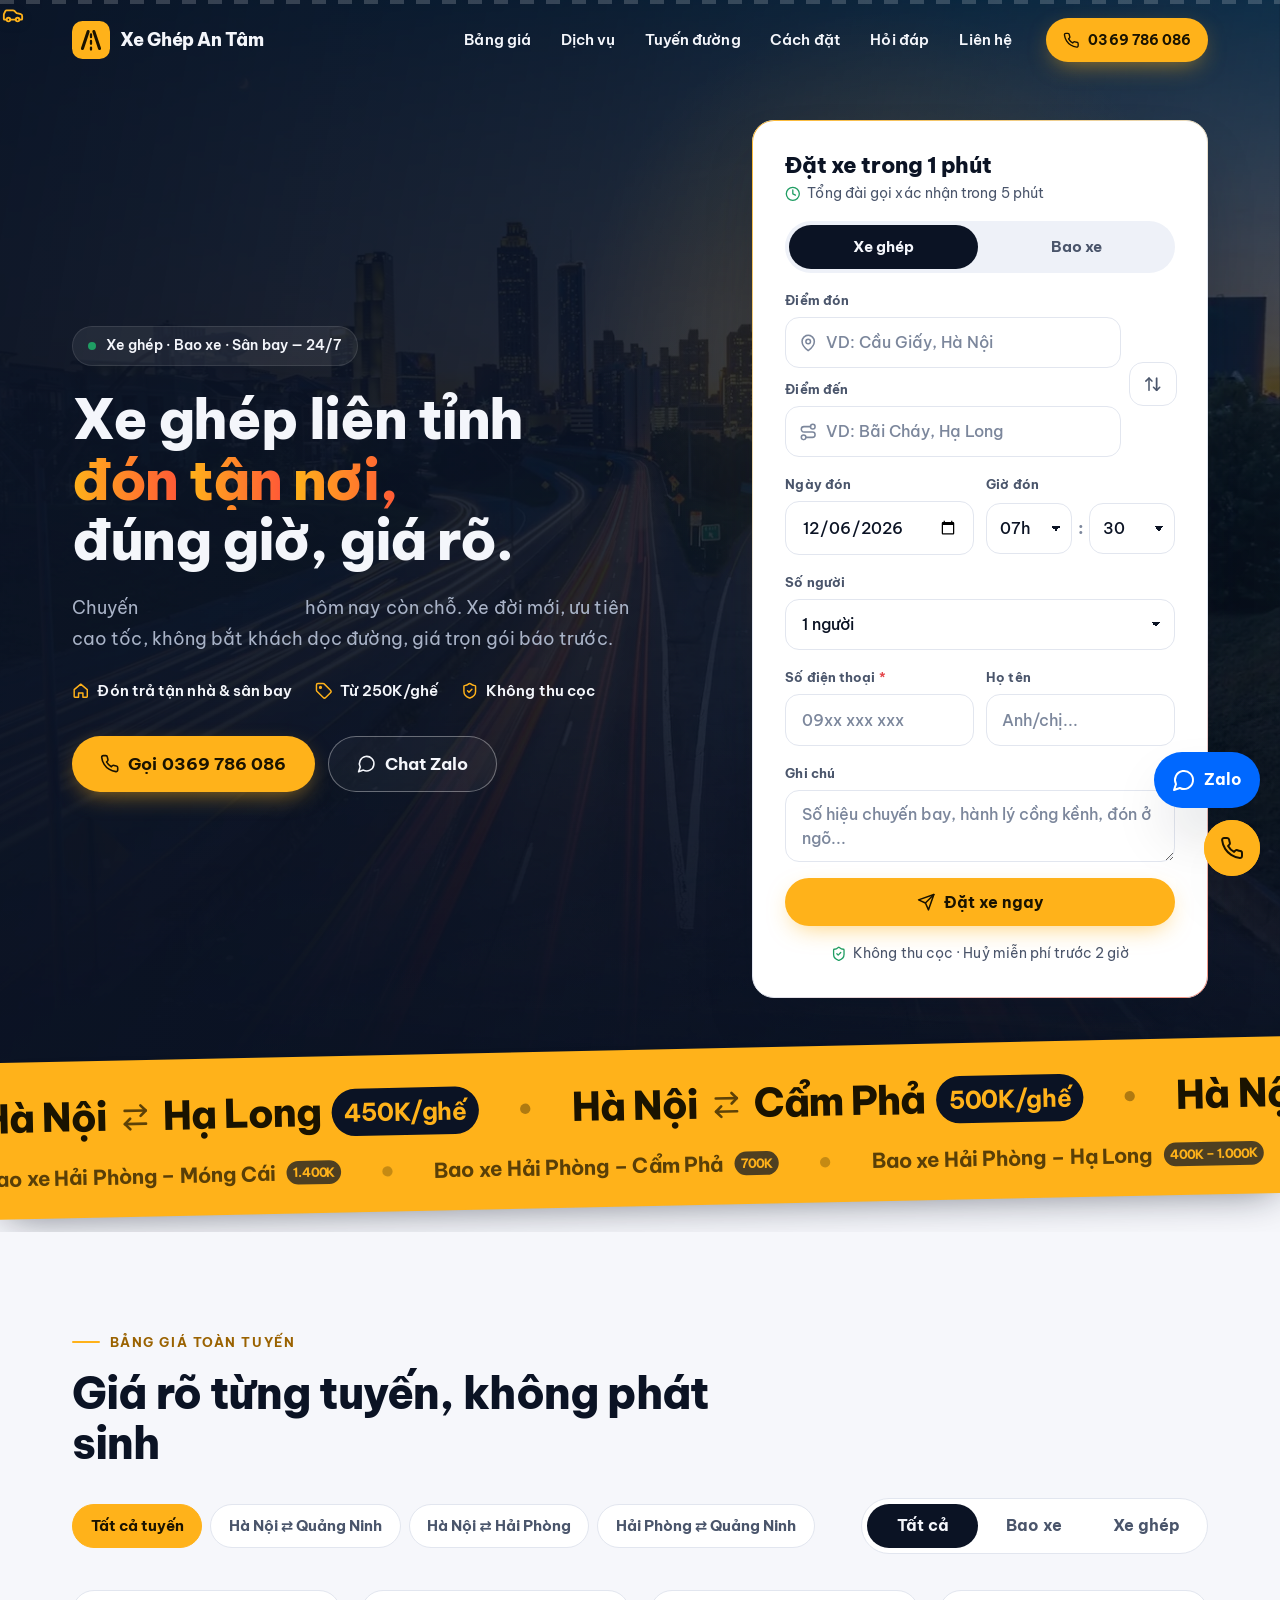
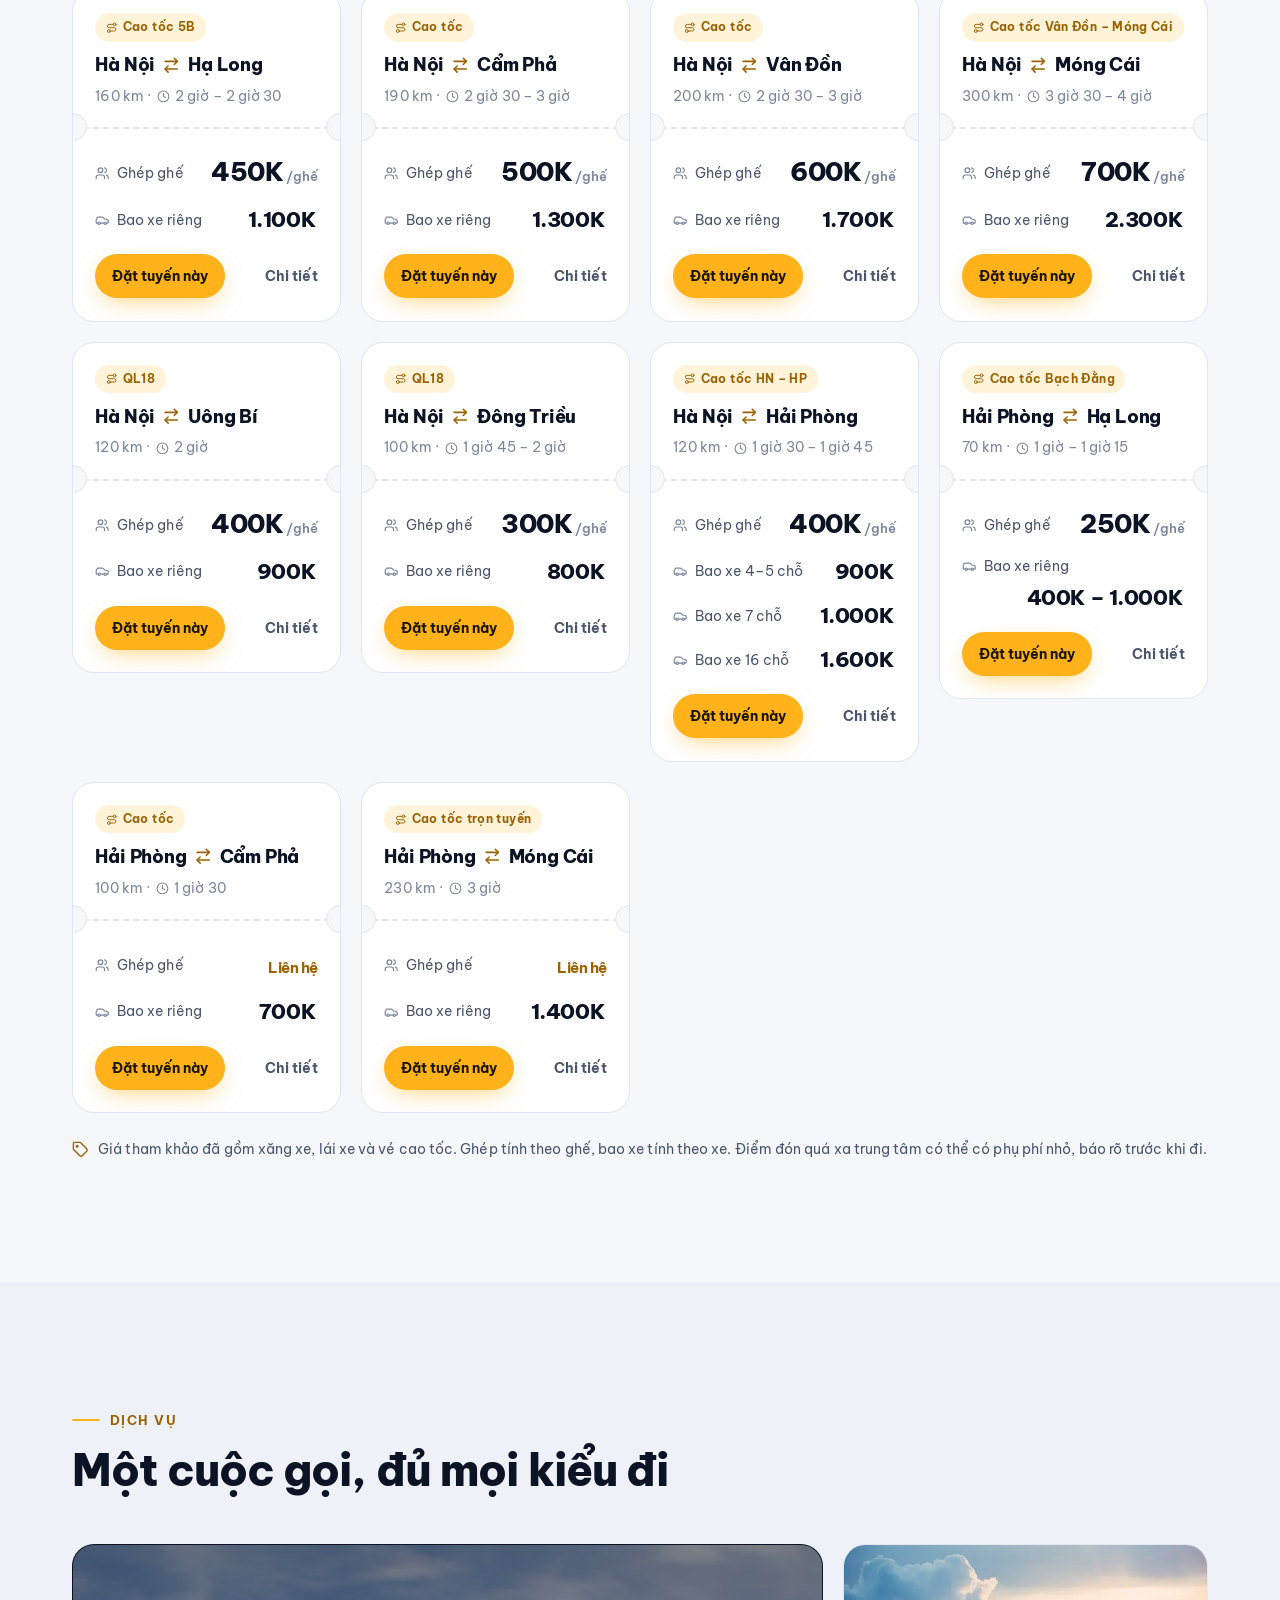
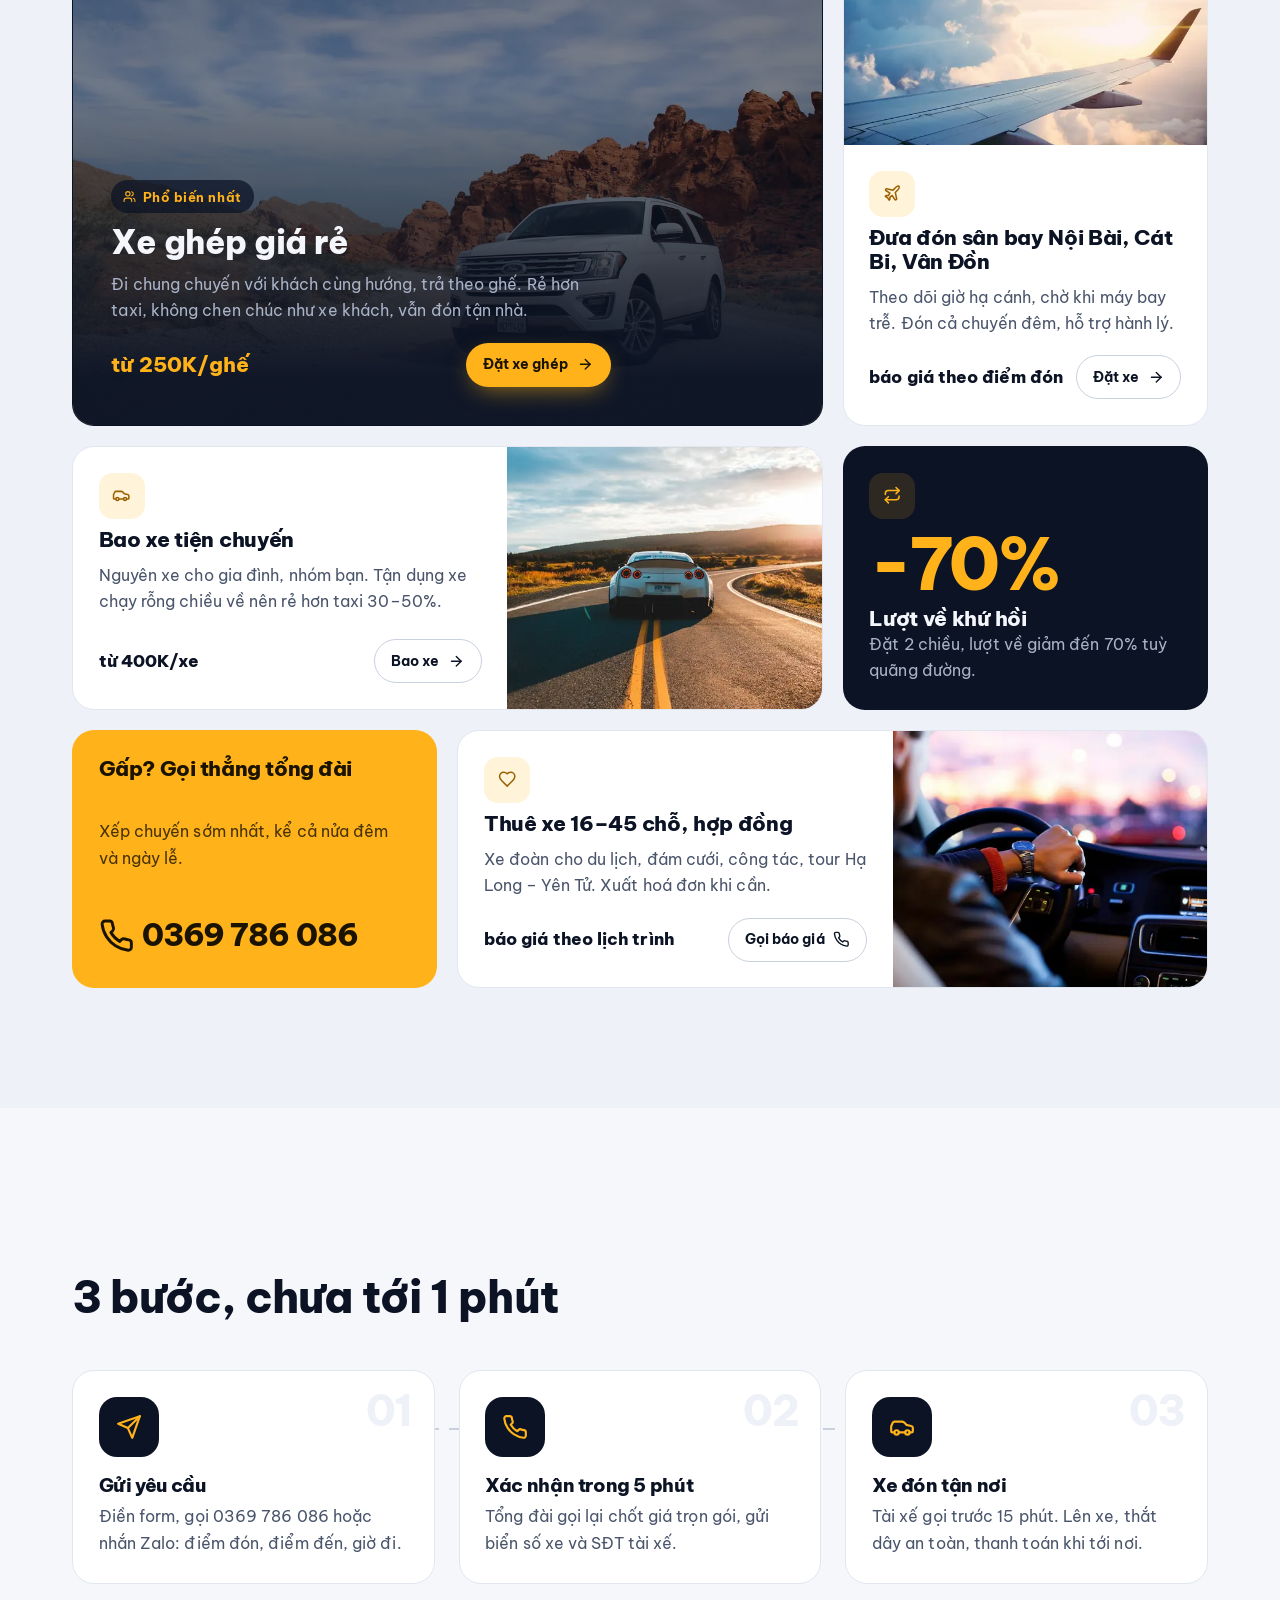
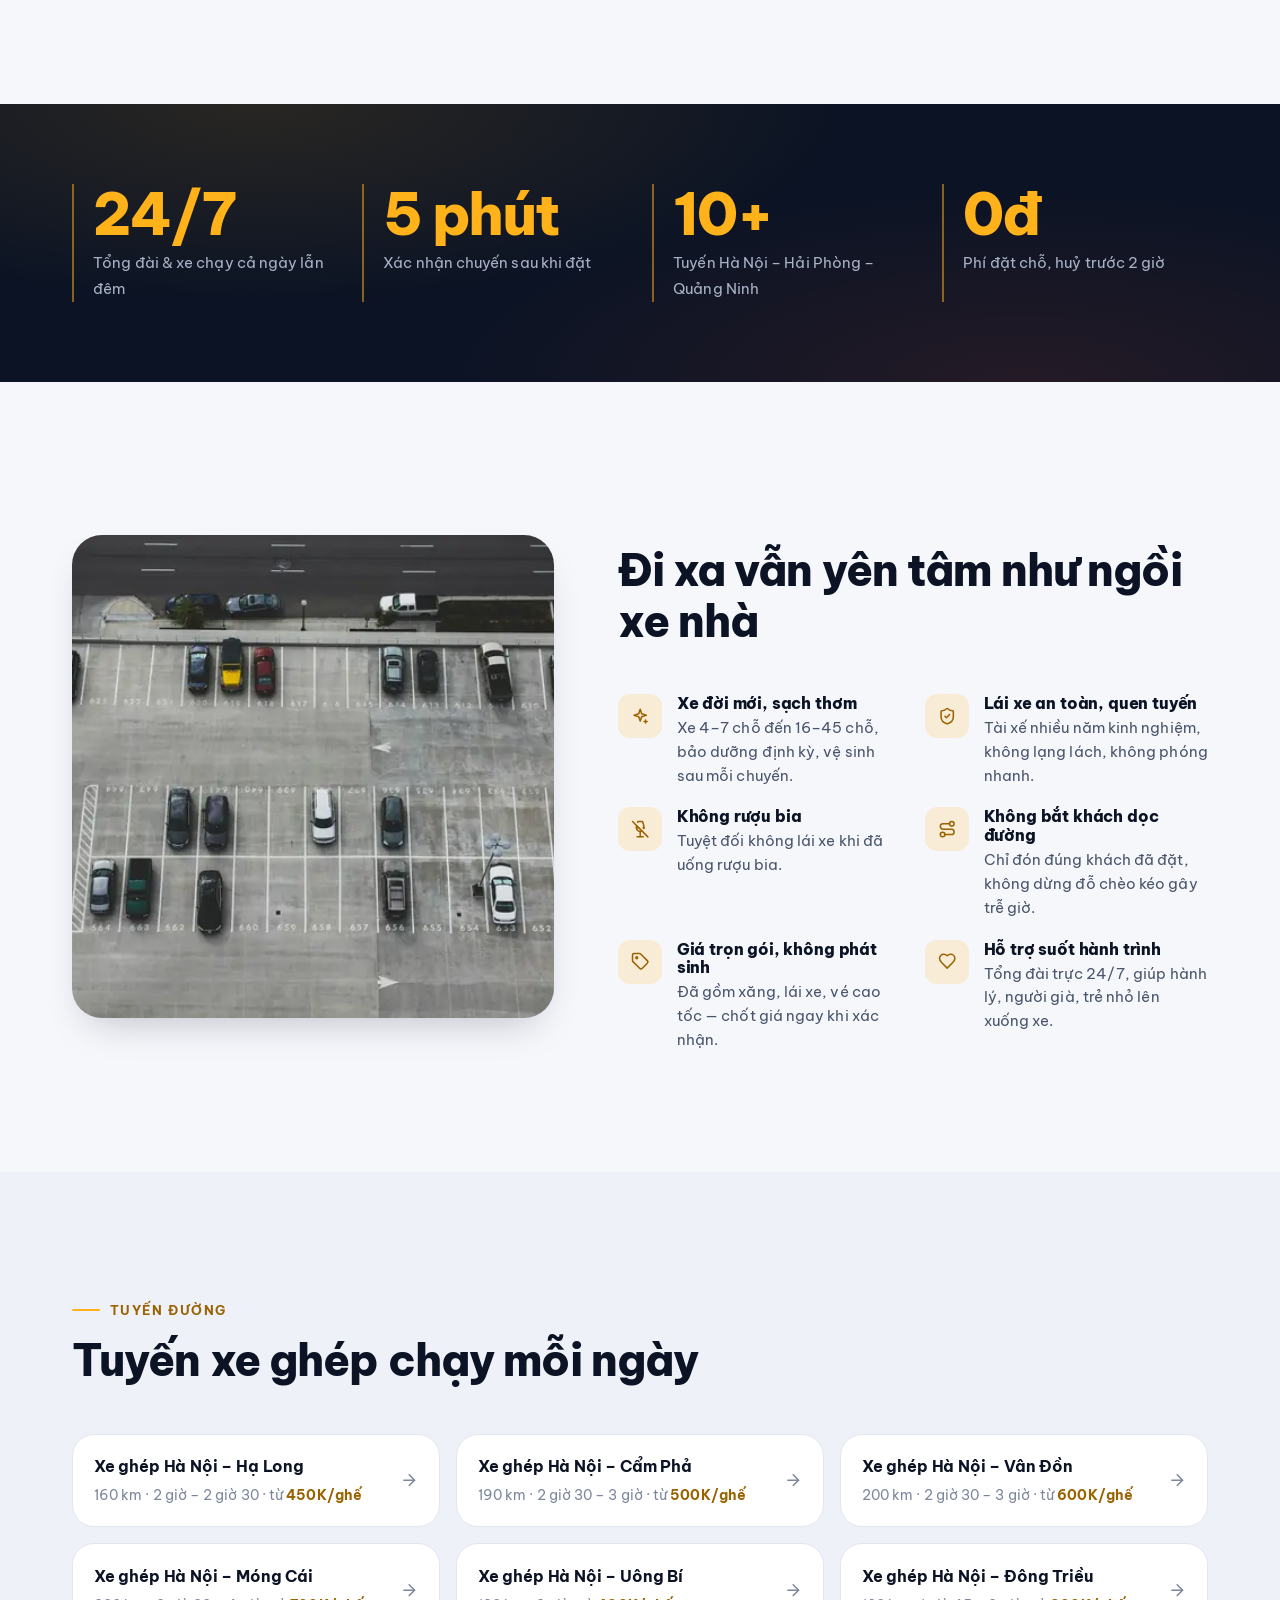
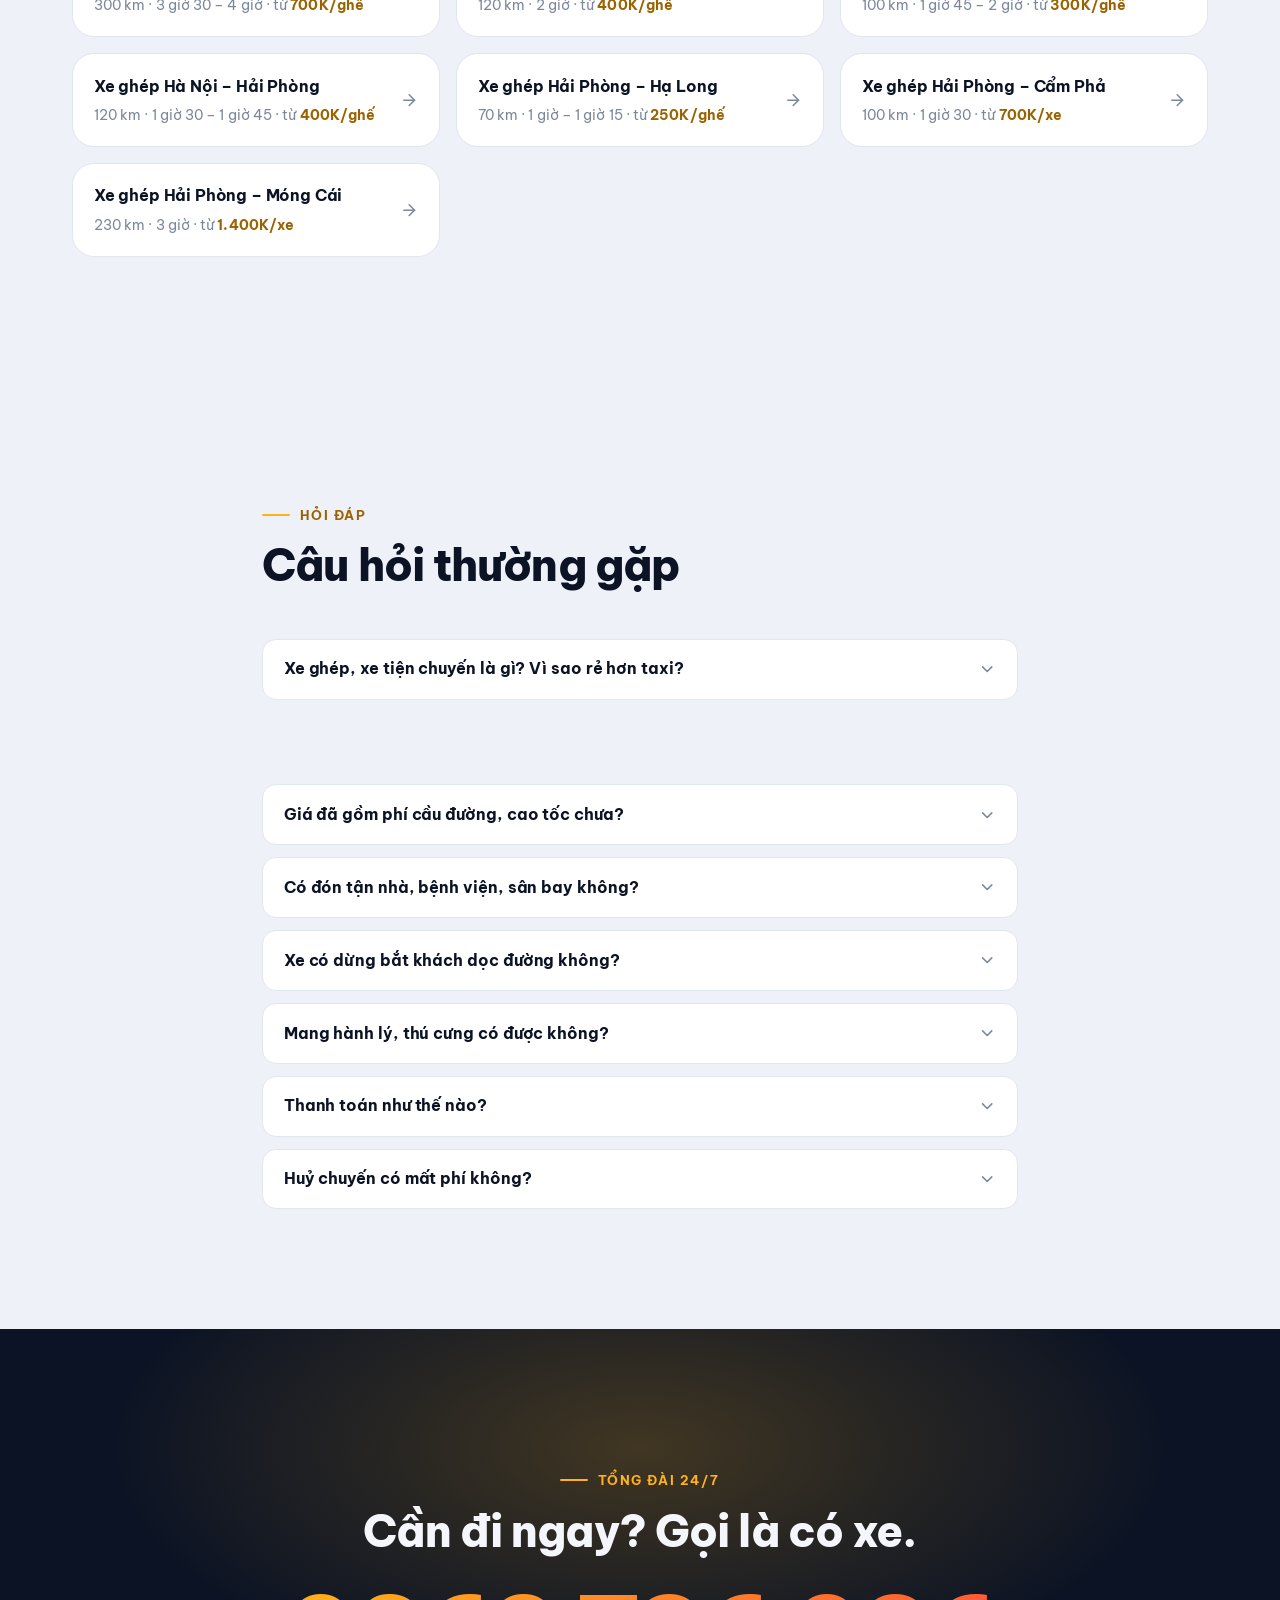
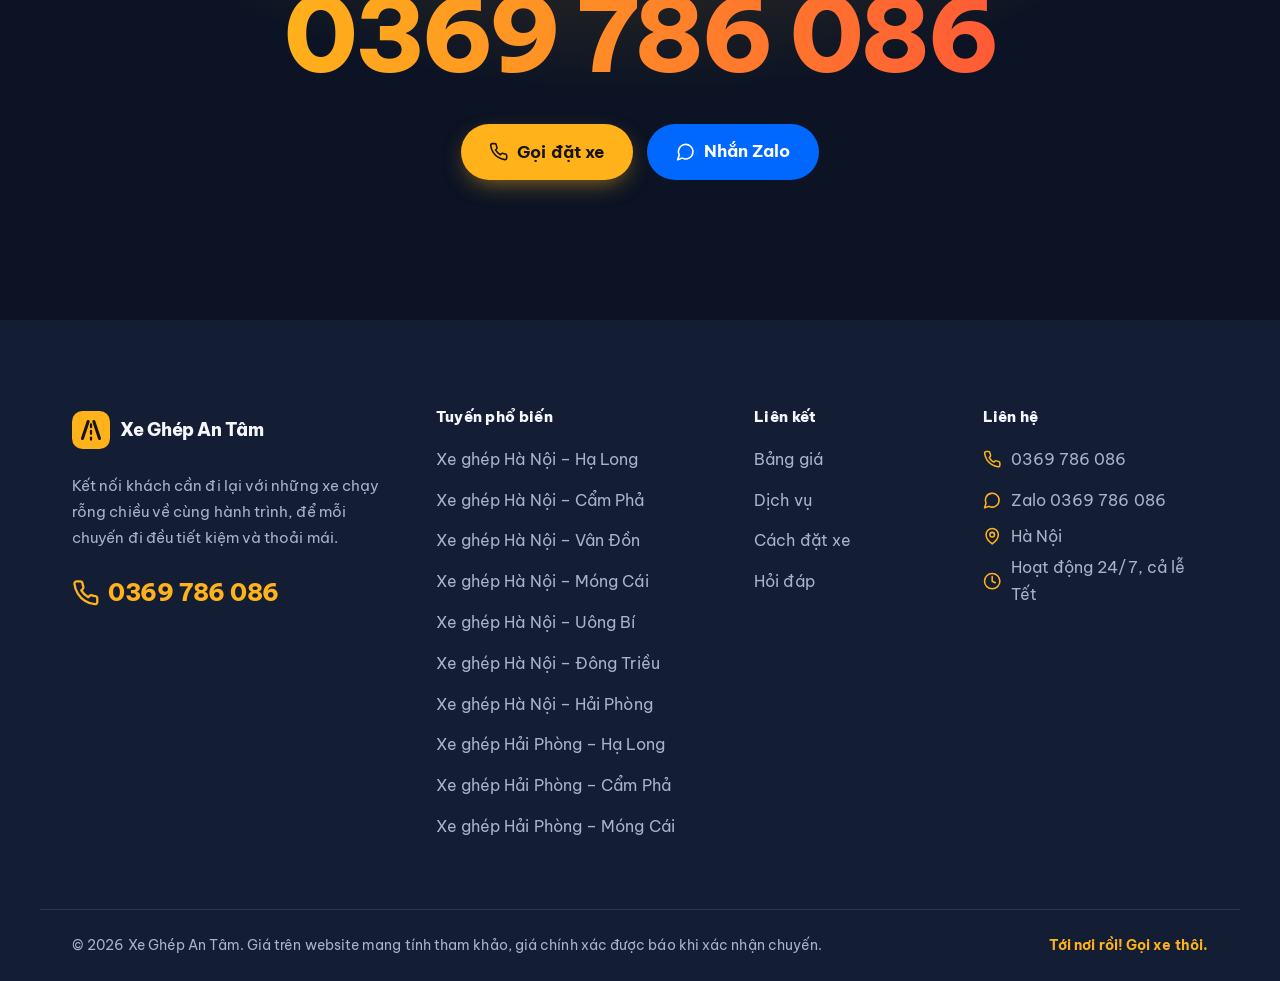
==== commit 5220caa9: "website" ====
--- a/index.html
+++ b/index.html
@@ -6,7 +6,7 @@
 <meta name="viewport" content="width=device-width, initial-scale=1, viewport-fit=cover">
 <title>Xe Ghép Hà Nội – Hải Phòng – Quảng Ninh | Đón Tận Nơi 24/7</title>
 <meta name="description" content="Xe ghép, xe tiện chuyến Hà Nội – Hải Phòng – Hạ Long, Cẩm Phả, Móng Cái từ 250K/ghế. Đón tận nơi, sân bay Nội Bài, Cát Bi. Gọi 0369 786 086.">
-<link rel="canonical" href="https://xeghepantam.vn/">
+<link rel="canonical" href="https://xe-ghep-an-tam.vercel.app/">
 <meta name="robots" content="index, follow, max-image-preview:large, max-snippet:-1">
 <meta name="theme-color" content="#0B1324">
 <meta name="format-detection" content="telephone=no">
@@ -19,14 +19,14 @@
 <meta property="og:site_name" content="Xe Ghép An Tâm">
 <meta property="og:title" content="Xe Ghép Hà Nội – Hải Phòng – Quảng Ninh | Đón Tận Nơi 24/7">
 <meta property="og:description" content="Xe ghép, xe tiện chuyến Hà Nội – Hải Phòng – Hạ Long, Cẩm Phả, Móng Cái từ 250K/ghế. Đón tận nơi, sân bay Nội Bài, Cát Bi. Gọi 0369 786 086.">
-<meta property="og:url" content="https://xeghepantam.vn/">
-<meta property="og:image" content="https://xeghepantam.vn/assets/img/og-cover.jpg">
+<meta property="og:url" content="https://xe-ghep-an-tam.vercel.app/">
+<meta property="og:image" content="https://xe-ghep-an-tam.vercel.app/assets/img/og-cover.jpg">
 <meta property="og:image:width" content="1200">
 <meta property="og:image:height" content="630">
 <meta name="twitter:card" content="summary_large_image">
 <meta name="twitter:title" content="Xe Ghép Hà Nội – Hải Phòng – Quảng Ninh | Đón Tận Nơi 24/7">
 <meta name="twitter:description" content="Xe ghép, xe tiện chuyến Hà Nội – Hải Phòng – Hạ Long, Cẩm Phả, Móng Cái từ 250K/ghế. Đón tận nơi, sân bay Nội Bài, Cát Bi. Gọi 0369 786 086.">
-<meta name="twitter:image" content="https://xeghepantam.vn/assets/img/og-cover.jpg">
+<meta name="twitter:image" content="https://xe-ghep-an-tam.vercel.app/assets/img/og-cover.jpg">
 <link rel="icon" href="favicon.svg" type="image/svg+xml">
 <link rel="apple-touch-icon" href="assets/img/apple-touch-icon.png">
 <link rel="manifest" href="site.webmanifest">
@@ -35,7 +35,7 @@
 <link rel="stylesheet" href="https://fonts.googleapis.com/css2?family=Be+Vietnam+Pro:wght@400;500;600;700;800&amp;display=swap">
 <link rel="preload" as="image" href="assets/img/hero-cao-toc-dem-1920.webp" imagesrcset="assets/img/hero-cao-toc-dem-960.webp 960w, assets/img/hero-cao-toc-dem-1920.webp 1920w" imagesizes="100vw" fetchpriority="high">
 <link rel="stylesheet" href="assets/css/styles.css">
-<script type="application/ld+json">{"@context":"https://schema.org","@type":["LocalBusiness","TaxiService"],"@id":"https://xeghepantam.vn/#business","name":"Xe Ghép An Tâm","url":"https://xeghepantam.vn/","telephone":"+84369786086","image":"https://xeghepantam.vn/assets/img/og-cover.jpg","logo":"https://xeghepantam.vn/assets/img/apple-touch-icon.png","priceRange":"250.000₫ – 2.300.000₫","currenciesAccepted":"VND","paymentAccepted":"Tiền mặt, Chuyển khoản","address":{"@type":"PostalAddress","addressLocality":"Hà Nội","addressCountry":"VN"},"geo":{"@type":"GeoCoordinates","latitude":21.0278,"longitude":105.8342},"openingHoursSpecification":{"@type":"OpeningHoursSpecification","dayOfWeek":["Monday","Tuesday","Wednesday","Thursday","Friday","Saturday","Sunday"],"opens":"00:00","closes":"23:59"},"areaServed":["Cẩm Phả","Hà Nội","Hạ Long","Hải Phòng","Móng Cái","Uông Bí","Vân Đồn","Đông Triều"],"sameAs":["https://zalo.me/0369786086"],"hasOfferCatalog":{"@type":"OfferCatalog","name":"Bảng giá xe ghép, xe tiện chuyến","itemListElement":[{"@type":"Offer","name":"Xe ghép Hà Nội – Hạ Long","url":"https://xeghepantam.vn/tuyen/xe-ghep-ha-noi-ha-long.html","priceSpecification":{"@type":"UnitPriceSpecification","price":450000,"priceCurrency":"VND","unitText":"ghế"}},{"@type":"Offer","name":"Xe ghép Hà Nội – Cẩm Phả","url":"https://xeghepantam.vn/tuyen/xe-ghep-ha-noi-cam-pha.html","priceSpecification":{"@type":"UnitPriceSpecification","price":500000,"priceCurrency":"VND","unitText":"ghế"}},{"@type":"Offer","name":"Xe ghép Hà Nội – Vân Đồn","url":"https://xeghepantam.vn/tuyen/xe-ghep-ha-noi-van-don.html","priceSpecification":{"@type":"UnitPriceSpecification","price":600000,"priceCurrency":"VND","unitText":"ghế"}},{"@type":"Offer","name":"Xe ghép Hà Nội – Móng Cái","url":"https://xeghepantam.vn/tuyen/xe-ghep-ha-noi-mong-cai.html","priceSpecification":{"@type":"UnitPriceSpecification","price":700000,"priceCurrency":"VND","unitText":"ghế"}},{"@type":"Offer","name":"Xe ghép Hà Nội – Uông Bí","url":"https://xeghepantam.vn/tuyen/xe-ghep-ha-noi-uong-bi.html","priceSpecification":{"@type":"UnitPriceSpecification","price":400000,"priceCurrency":"VND","unitText":"ghế"}},{"@type":"Offer","name":"Xe ghép Hà Nội – Đông Triều","url":"https://xeghepantam.vn/tuyen/xe-ghep-ha-noi-dong-trieu.html","priceSpecification":{"@type":"UnitPriceSpecification","price":300000,"priceCurrency":"VND","unitText":"ghế"}},{"@type":"Offer","name":"Xe ghép Hà Nội – Hải Phòng","url":"https://xeghepantam.vn/tuyen/xe-ghep-ha-noi-hai-phong.html","priceSpecification":{"@type":"UnitPriceSpecification","price":400000,"priceCurrency":"VND","unitText":"ghế"}},{"@type":"Offer","name":"Xe ghép Hải Phòng – Hạ Long","url":"https://xeghepantam.vn/tuyen/xe-ghep-hai-phong-ha-long.html","priceSpecification":{"@type":"UnitPriceSpecification","price":250000,"priceCurrency":"VND","unitText":"ghế"}},{"@type":"Offer","name":"Xe ghép Hải Phòng – Cẩm Phả","url":"https://xeghepantam.vn/tuyen/xe-ghep-hai-phong-cam-pha.html","priceSpecification":{"@type":"UnitPriceSpecification","price":700000,"priceCurrency":"VND","unitText":"xe"}},{"@type":"Offer","name":"Xe ghép Hải Phòng – Móng Cái","url":"https://xeghepantam.vn/tuyen/xe-ghep-hai-phong-mong-cai.html","priceSpecification":{"@type":"UnitPriceSpecification","price":1400000,"priceCurrency":"VND","unitText":"xe"}}]}}</script><script type="application/ld+json">{"@context":"https://schema.org","@type":"WebSite","@id":"https://xeghepantam.vn/#website","url":"https://xeghepantam.vn/","name":"Xe Ghép An Tâm","inLanguage":"vi-VN","publisher":{"@id":"https://xeghepantam.vn/#business"}}</script><script type="application/ld+json">{"@context":"https://schema.org","@type":"FAQPage","mainEntity":[{"@type":"Question","name":"Xe ghép, xe tiện chuyến là gì? Vì sao rẻ hơn taxi?","acceptedAnswer":{"@type":"Answer","text":"Xe ghép là bạn đi chung xe với khách khác cùng hướng, trả tiền theo ghế. Xe tiện chuyến (bao xe) là thuê nguyên xe nhưng tận dụng xe chạy rỗng chiều về, nên rẻ hơn taxi 30–50% mà vẫn là xe riêng sạch sẽ."}},{"@type":"Question","name":"Cần đặt xe trước bao lâu?","acceptedAnswer":{"@type":"Answer","text":"Đi gấp chỉ cần gọi trước 15–30 phút là có thể xếp xe. Để chủ động giờ và có giá tốt, nên đặt trước 1–2 tiếng hoặc từ hôm trước; dịp lễ, Tết, cuối tuần nên đặt sớm hơn."}},{"@type":"Question","name":"Giá đã gồm phí cầu đường, cao tốc chưa?","acceptedAnswer":{"@type":"Answer","text":"Giá báo là giá trọn gói, đã gồm xăng xe, lái xe và vé cao tốc. Điểm đón quá xa trung tâm có thể có phụ phí nhỏ, được báo rõ trước khi đi."}},{"@type":"Question","name":"Có đón tận nhà, bệnh viện, sân bay không?","acceptedAnswer":{"@type":"Answer","text":"Có. Xe đón trả tận cửa nhà, chung cư, khách sạn, bệnh viện (Bạch Mai, Việt Đức, 108...) và các sân bay Nội Bài, Cát Bi, Vân Đồn."}},{"@type":"Question","name":"Xe có dừng bắt khách dọc đường không?","acceptedAnswer":{"@type":"Answer","text":"Không. Xe chỉ đón đúng những khách đã đặt trước theo danh sách, không dừng đỗ bắt khách gây trễ giờ."}},{"@type":"Question","name":"Mang hành lý, thú cưng có được không?","acceptedAnswer":{"@type":"Answer","text":"Mỗi khách đi ghép được mang 1 vali và 1 túi xách. Đồ cồng kềnh hoặc thú cưng vui lòng báo trước để xếp xe 7 chỗ hoặc bao xe."}},{"@type":"Question","name":"Thanh toán như thế nào?","acceptedAnswer":{"@type":"Answer","text":"Thanh toán tiền mặt hoặc chuyển khoản cho tài xế khi xuống xe. Không thu tiền cọc khi đặt chỗ."}},{"@type":"Question","name":"Huỷ chuyến có mất phí không?","acceptedAnswer":{"@type":"Answer","text":"Huỷ trước giờ đón 2 tiếng hoàn toàn miễn phí. Chỉ cần gọi hoặc nhắn Zalo cho tổng đài."}}]}</script>
+<script type="application/ld+json">{"@context":"https://schema.org","@type":["LocalBusiness","TaxiService"],"@id":"https://xe-ghep-an-tam.vercel.app/#business","name":"Xe Ghép An Tâm","url":"https://xe-ghep-an-tam.vercel.app/","telephone":"+84369786086","image":"https://xe-ghep-an-tam.vercel.app/assets/img/og-cover.jpg","logo":"https://xe-ghep-an-tam.vercel.app/assets/img/apple-touch-icon.png","priceRange":"250.000₫ – 2.300.000₫","currenciesAccepted":"VND","paymentAccepted":"Tiền mặt, Chuyển khoản","address":{"@type":"PostalAddress","addressLocality":"Hà Nội","addressCountry":"VN"},"geo":{"@type":"GeoCoordinates","latitude":21.0278,"longitude":105.8342},"openingHoursSpecification":{"@type":"OpeningHoursSpecification","dayOfWeek":["Monday","Tuesday","Wednesday","Thursday","Friday","Saturday","Sunday"],"opens":"00:00","closes":"23:59"},"areaServed":["Cẩm Phả","Hà Nội","Hạ Long","Hải Phòng","Móng Cái","Uông Bí","Vân Đồn","Đông Triều"],"sameAs":["https://zalo.me/0369786086"],"hasOfferCatalog":{"@type":"OfferCatalog","name":"Bảng giá xe ghép, xe tiện chuyến","itemListElement":[{"@type":"Offer","name":"Xe ghép Hà Nội – Hạ Long","url":"https://xe-ghep-an-tam.vercel.app/tuyen/xe-ghep-ha-noi-ha-long.html","priceSpecification":{"@type":"UnitPriceSpecification","price":450000,"priceCurrency":"VND","unitText":"ghế"}},{"@type":"Offer","name":"Xe ghép Hà Nội – Cẩm Phả","url":"https://xe-ghep-an-tam.vercel.app/tuyen/xe-ghep-ha-noi-cam-pha.html","priceSpecification":{"@type":"UnitPriceSpecification","price":500000,"priceCurrency":"VND","unitText":"ghế"}},{"@type":"Offer","name":"Xe ghép Hà Nội – Vân Đồn","url":"https://xe-ghep-an-tam.vercel.app/tuyen/xe-ghep-ha-noi-van-don.html","priceSpecification":{"@type":"UnitPriceSpecification","price":600000,"priceCurrency":"VND","unitText":"ghế"}},{"@type":"Offer","name":"Xe ghép Hà Nội – Móng Cái","url":"https://xe-ghep-an-tam.vercel.app/tuyen/xe-ghep-ha-noi-mong-cai.html","priceSpecification":{"@type":"UnitPriceSpecification","price":700000,"priceCurrency":"VND","unitText":"ghế"}},{"@type":"Offer","name":"Xe ghép Hà Nội – Uông Bí","url":"https://xe-ghep-an-tam.vercel.app/tuyen/xe-ghep-ha-noi-uong-bi.html","priceSpecification":{"@type":"UnitPriceSpecification","price":400000,"priceCurrency":"VND","unitText":"ghế"}},{"@type":"Offer","name":"Xe ghép Hà Nội – Đông Triều","url":"https://xe-ghep-an-tam.vercel.app/tuyen/xe-ghep-ha-noi-dong-trieu.html","priceSpecification":{"@type":"UnitPriceSpecification","price":300000,"priceCurrency":"VND","unitText":"ghế"}},{"@type":"Offer","name":"Xe ghép Hà Nội – Hải Phòng","url":"https://xe-ghep-an-tam.vercel.app/tuyen/xe-ghep-ha-noi-hai-phong.html","priceSpecification":{"@type":"UnitPriceSpecification","price":400000,"priceCurrency":"VND","unitText":"ghế"}},{"@type":"Offer","name":"Xe ghép Hải Phòng – Hạ Long","url":"https://xe-ghep-an-tam.vercel.app/tuyen/xe-ghep-hai-phong-ha-long.html","priceSpecification":{"@type":"UnitPriceSpecification","price":250000,"priceCurrency":"VND","unitText":"ghế"}},{"@type":"Offer","name":"Xe ghép Hải Phòng – Cẩm Phả","url":"https://xe-ghep-an-tam.vercel.app/tuyen/xe-ghep-hai-phong-cam-pha.html","priceSpecification":{"@type":"UnitPriceSpecification","price":700000,"priceCurrency":"VND","unitText":"xe"}},{"@type":"Offer","name":"Xe ghép Hải Phòng – Móng Cái","url":"https://xe-ghep-an-tam.vercel.app/tuyen/xe-ghep-hai-phong-mong-cai.html","priceSpecification":{"@type":"UnitPriceSpecification","price":1400000,"priceCurrency":"VND","unitText":"xe"}}]}}</script><script type="application/ld+json">{"@context":"https://schema.org","@type":"WebSite","@id":"https://xe-ghep-an-tam.vercel.app/#website","url":"https://xe-ghep-an-tam.vercel.app/","name":"Xe Ghép An Tâm","inLanguage":"vi-VN","publisher":{"@id":"https://xe-ghep-an-tam.vercel.app/#business"}}</script><script type="application/ld+json">{"@context":"https://schema.org","@type":"FAQPage","mainEntity":[{"@type":"Question","name":"Xe ghép, xe tiện chuyến là gì? Vì sao rẻ hơn taxi?","acceptedAnswer":{"@type":"Answer","text":"Xe ghép là bạn đi chung xe với khách khác cùng hướng, trả tiền theo ghế. Xe tiện chuyến (bao xe) là thuê nguyên xe nhưng tận dụng xe chạy rỗng chiều về, nên rẻ hơn taxi 30–50% mà vẫn là xe riêng sạch sẽ."}},{"@type":"Question","name":"Cần đặt xe trước bao lâu?","acceptedAnswer":{"@type":"Answer","text":"Đi gấp chỉ cần gọi trước 15–30 phút là có thể xếp xe. Để chủ động giờ và có giá tốt, nên đặt trước 1–2 tiếng hoặc từ hôm trước; dịp lễ, Tết, cuối tuần nên đặt sớm hơn."}},{"@type":"Question","name":"Giá đã gồm phí cầu đường, cao tốc chưa?","acceptedAnswer":{"@type":"Answer","text":"Giá báo là giá trọn gói, đã gồm xăng xe, lái xe và vé cao tốc. Điểm đón quá xa trung tâm có thể có phụ phí nhỏ, được báo rõ trước khi đi."}},{"@type":"Question","name":"Có đón tận nhà, bệnh viện, sân bay không?","acceptedAnswer":{"@type":"Answer","text":"Có. Xe đón trả tận cửa nhà, chung cư, khách sạn, bệnh viện (Bạch Mai, Việt Đức, 108...) và các sân bay Nội Bài, Cát Bi, Vân Đồn."}},{"@type":"Question","name":"Xe có dừng bắt khách dọc đường không?","acceptedAnswer":{"@type":"Answer","text":"Không. Xe chỉ đón đúng những khách đã đặt trước theo danh sách, không dừng đỗ bắt khách gây trễ giờ."}},{"@type":"Question","name":"Mang hành lý, thú cưng có được không?","acceptedAnswer":{"@type":"Answer","text":"Mỗi khách đi ghép được mang 1 vali và 1 túi xách. Đồ cồng kềnh hoặc thú cưng vui lòng báo trước để xếp xe 7 chỗ hoặc bao xe."}},{"@type":"Question","name":"Thanh toán như thế nào?","acceptedAnswer":{"@type":"Answer","text":"Thanh toán tiền mặt hoặc chuyển khoản cho tài xế khi xuống xe. Không thu tiền cọc khi đặt chỗ."}},{"@type":"Question","name":"Huỷ chuyến có mất phí không?","acceptedAnswer":{"@type":"Answer","text":"Huỷ trước giờ đón 2 tiếng hoàn toàn miễn phí. Chỉ cần gọi hoặc nhắn Zalo cho tổng đài."}}]}</script>
 </head>
 <body class="page-home">
 <a class="skip-link" href="#noi-dung">Bỏ qua tới nội dung</a>
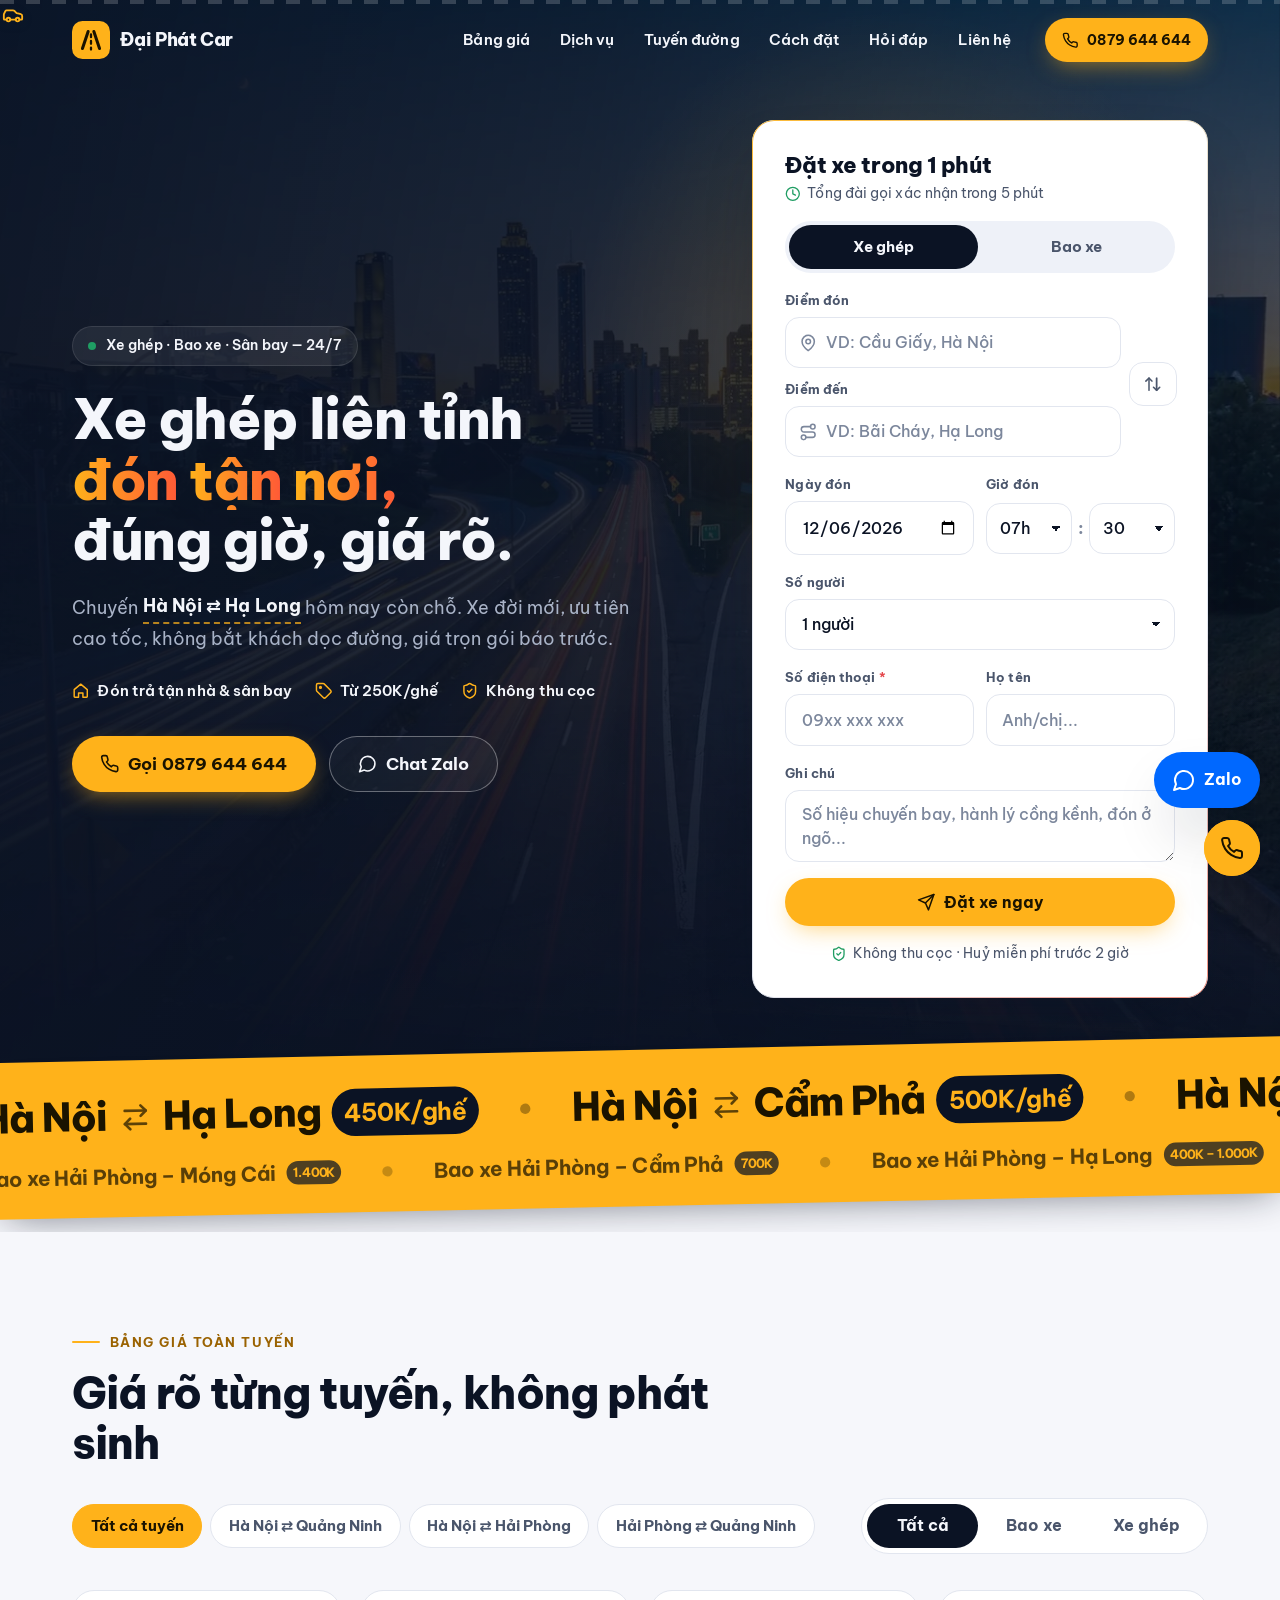
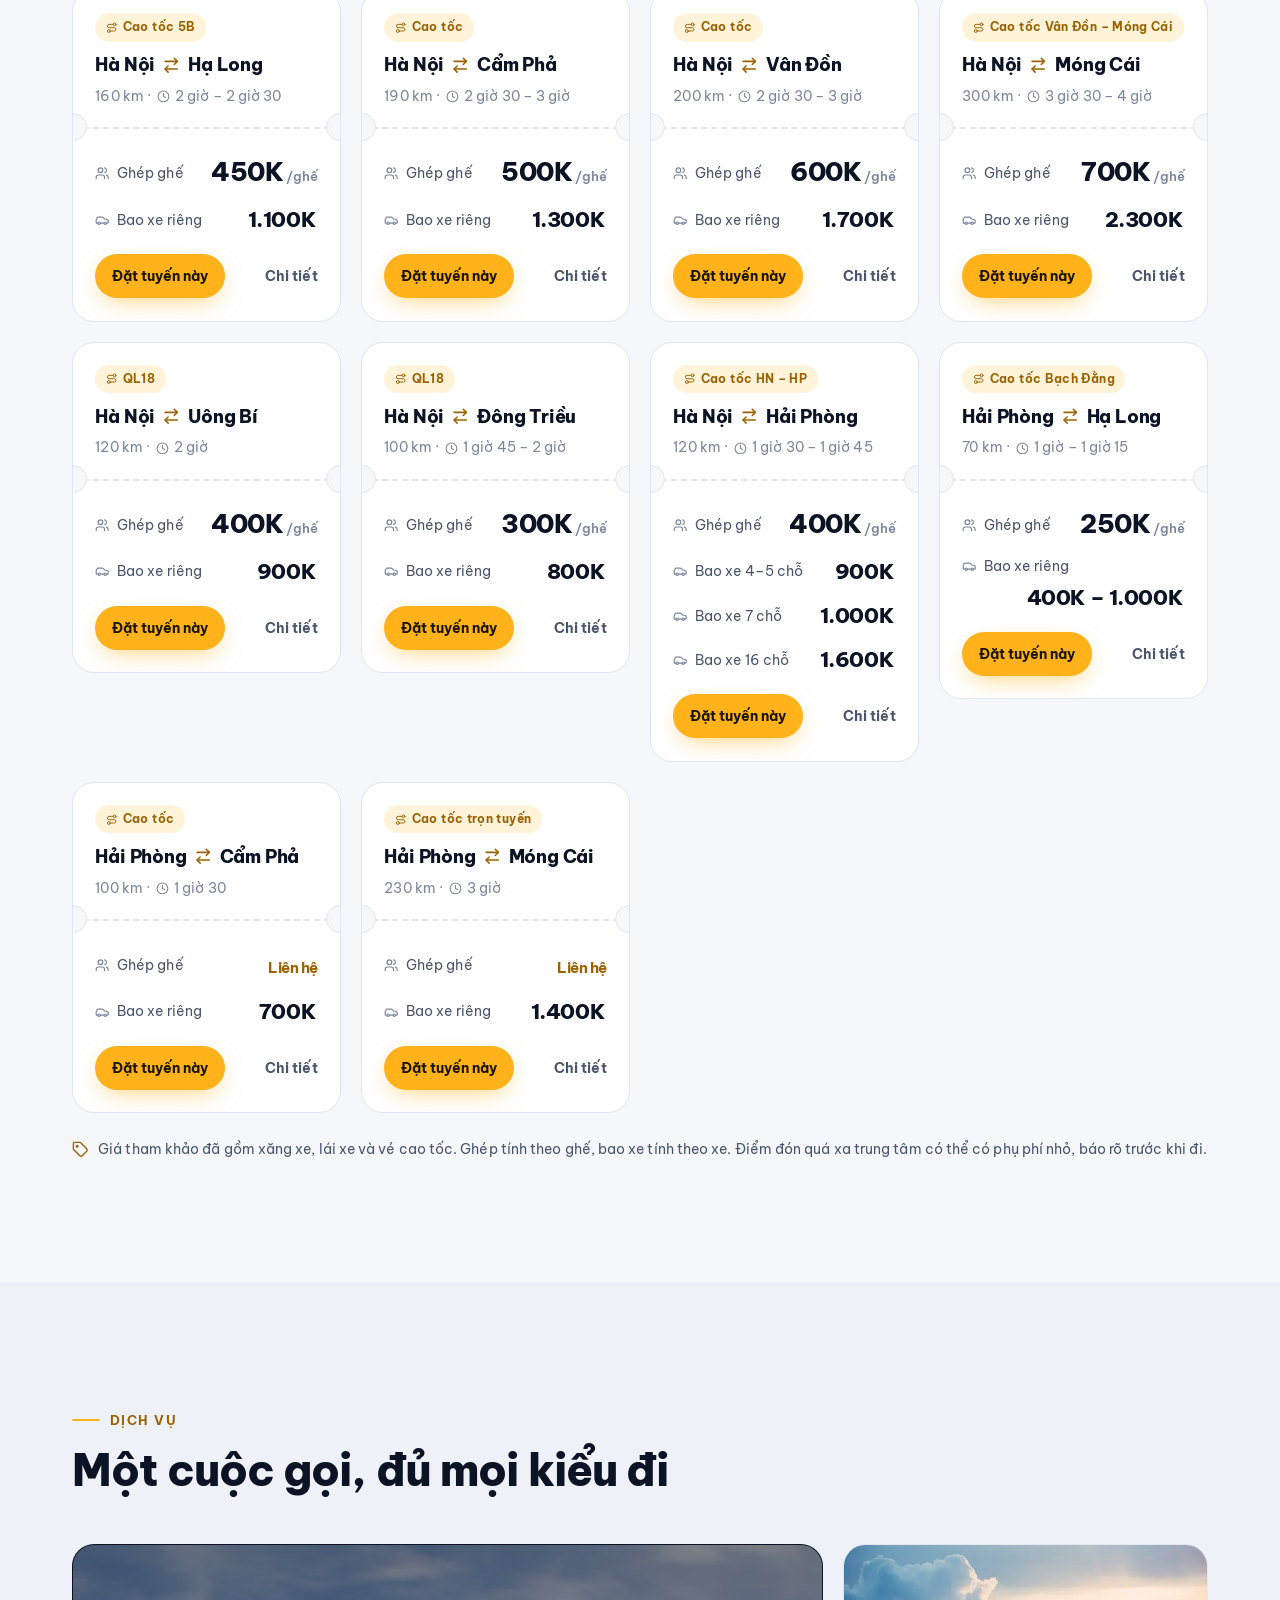
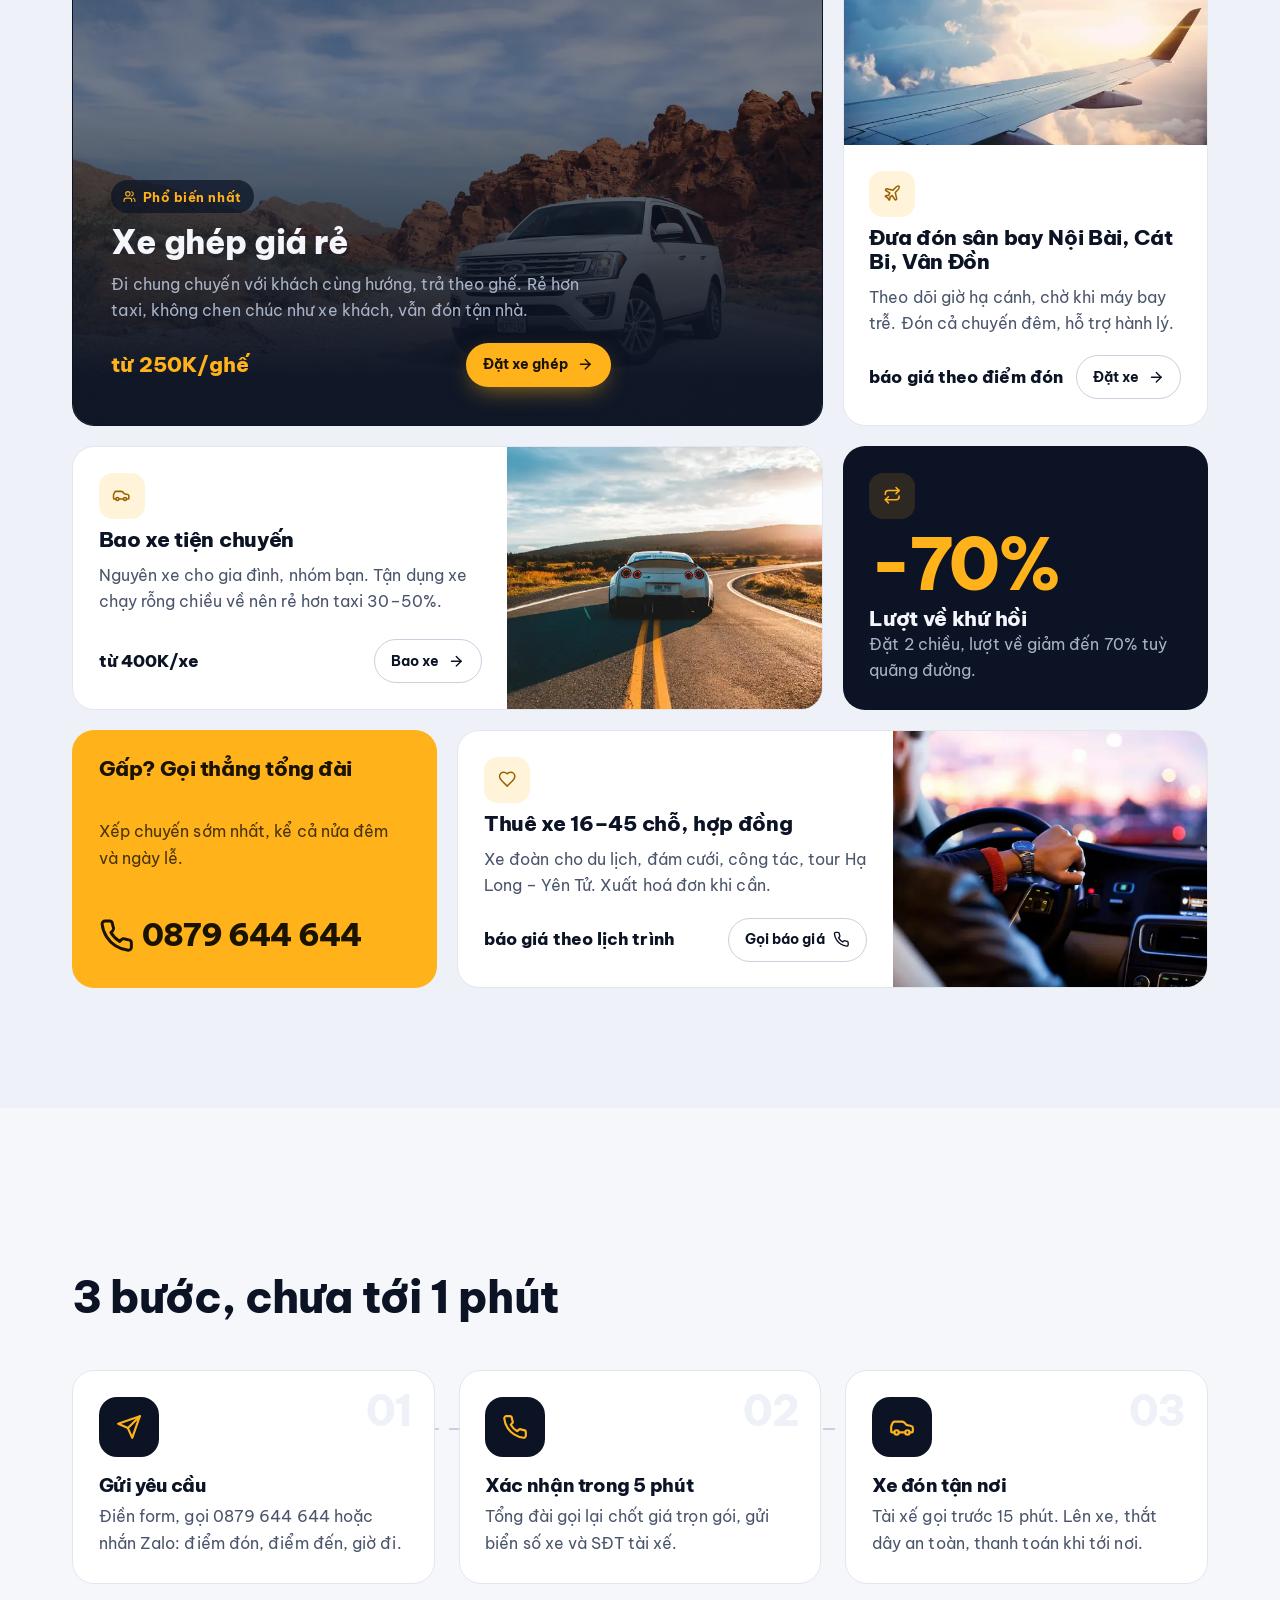
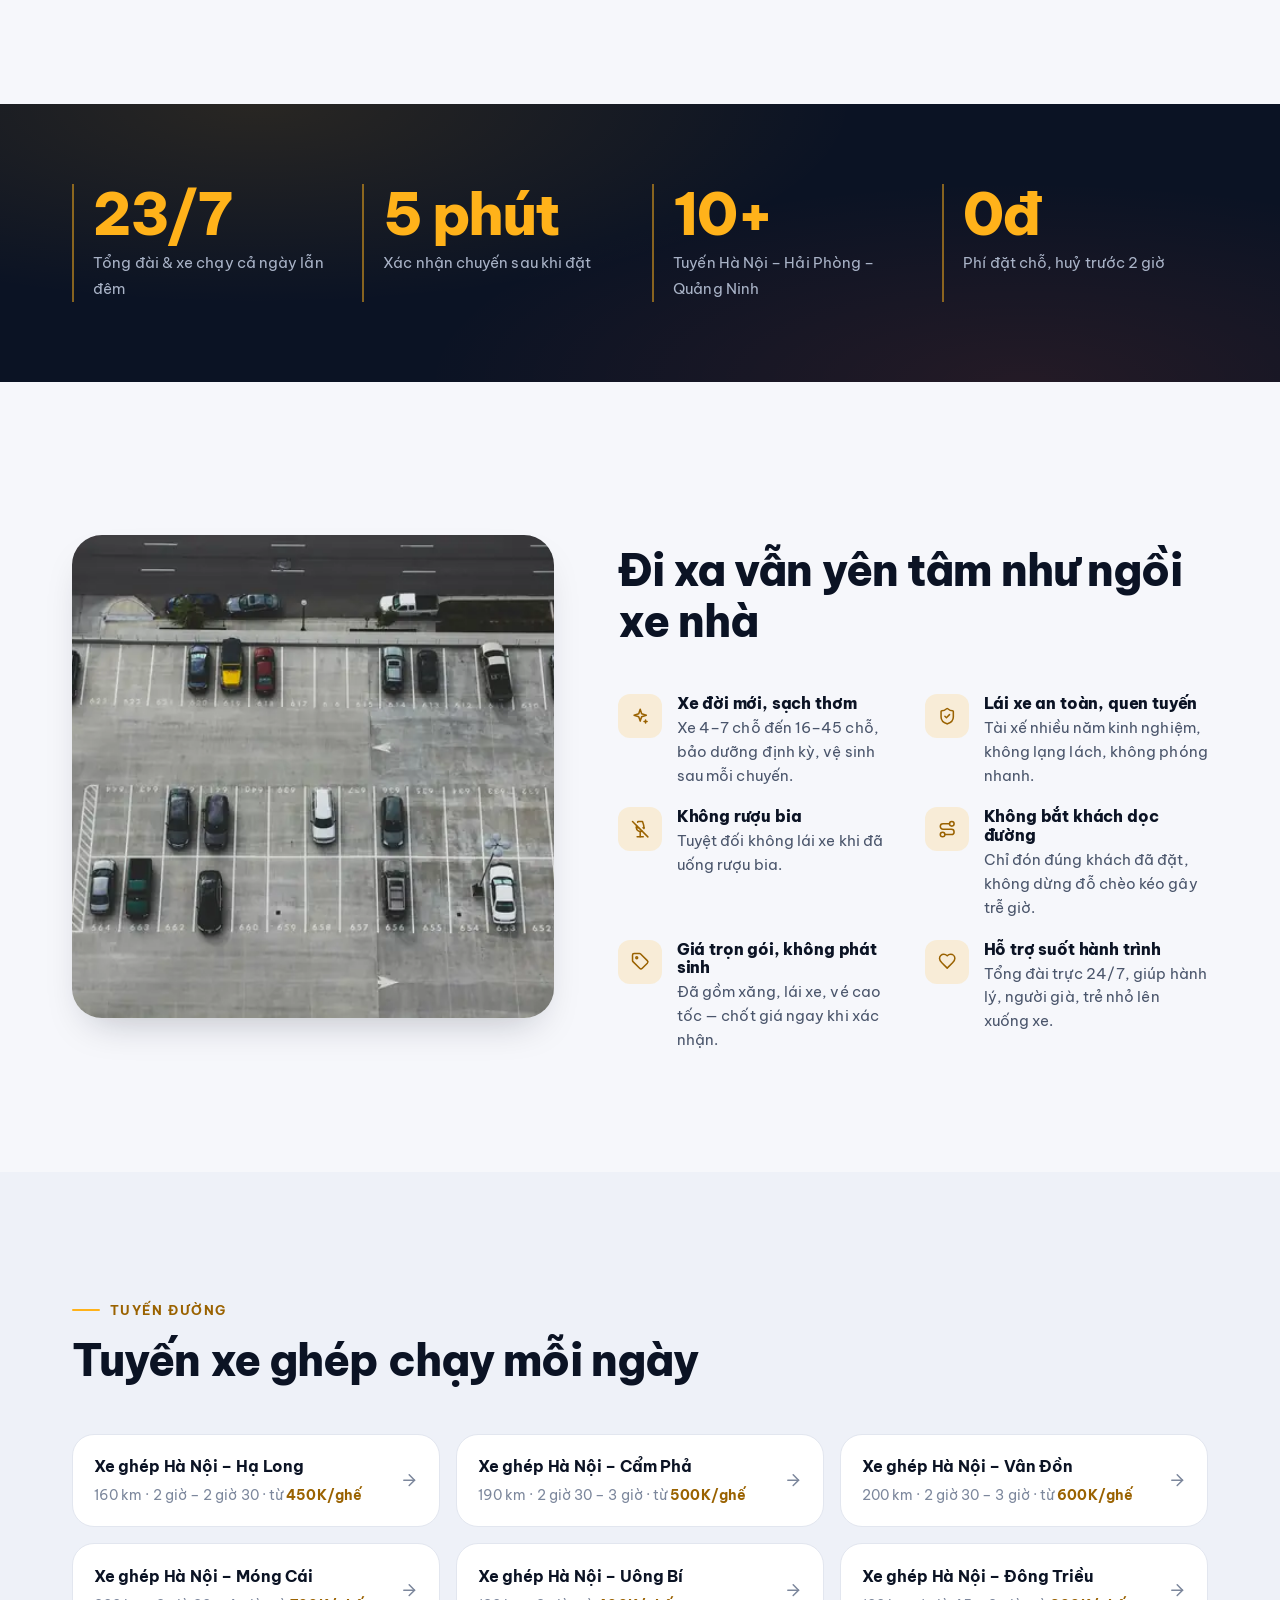
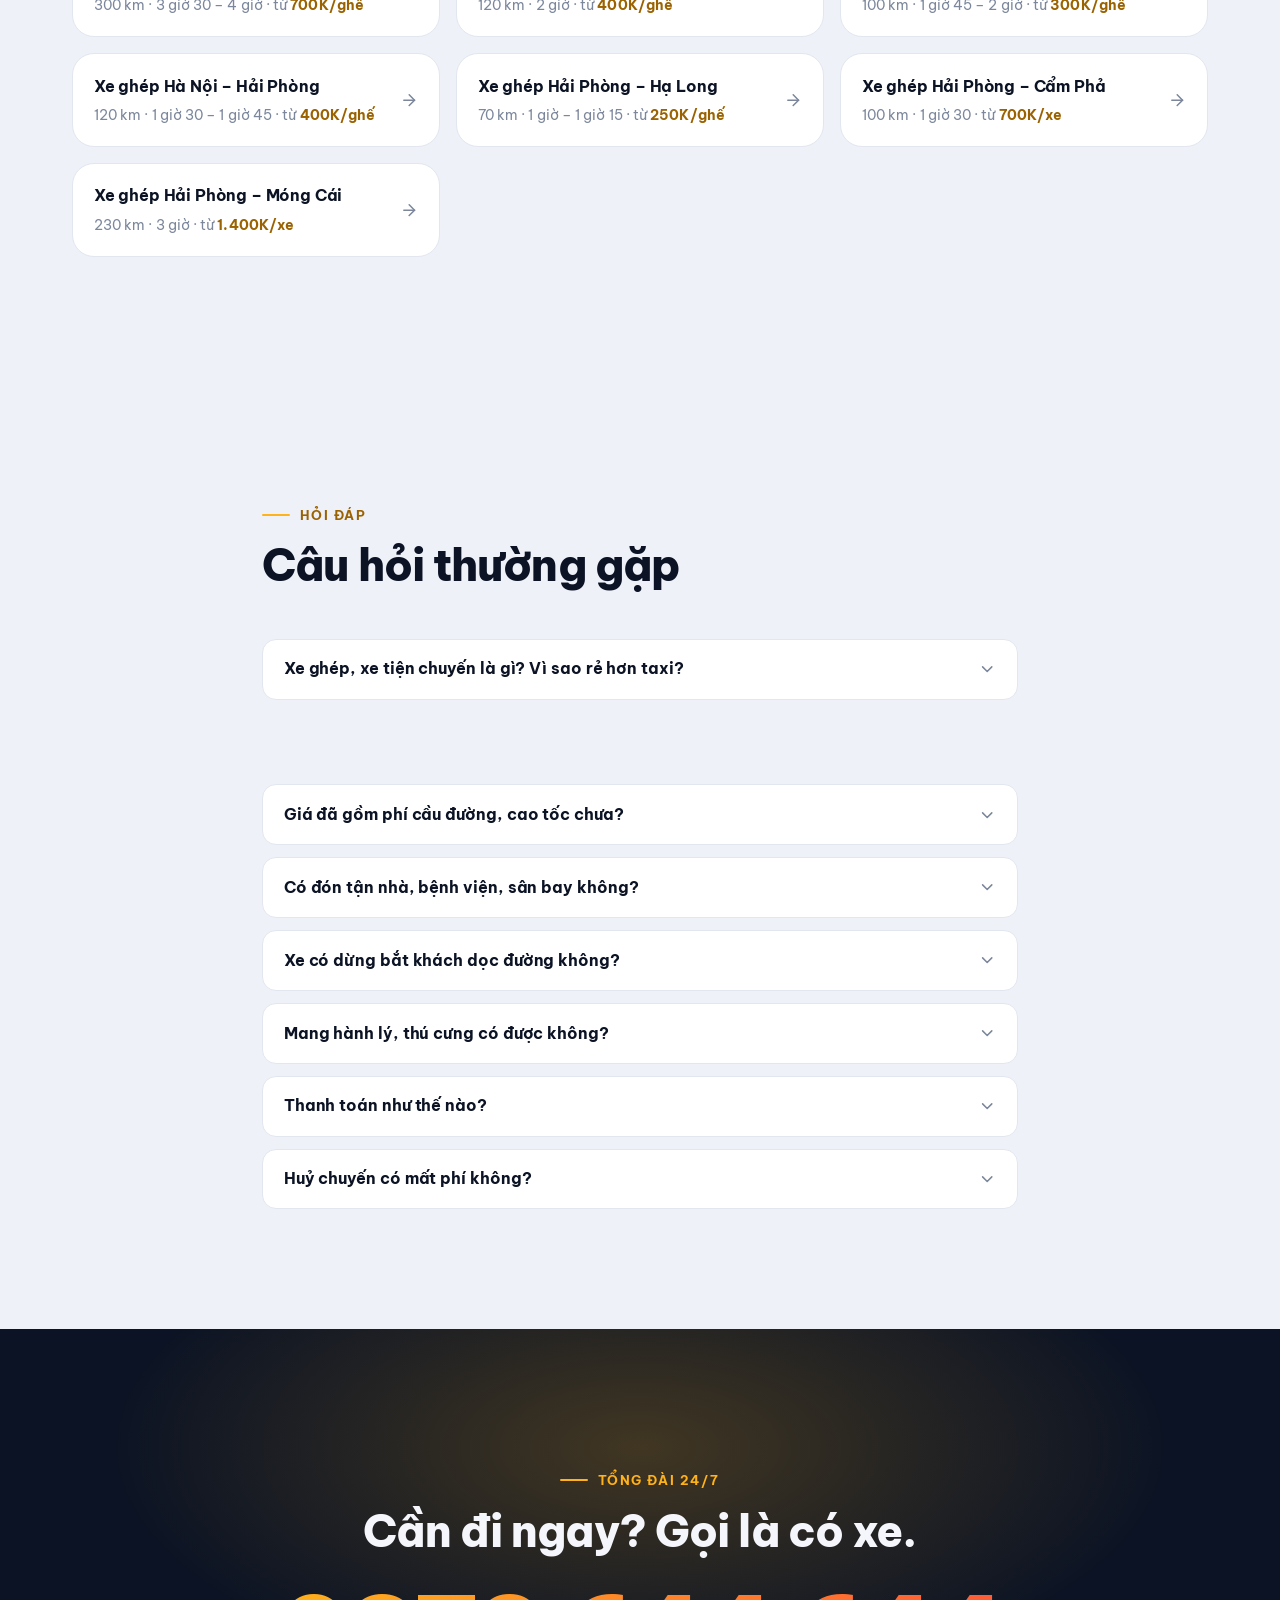
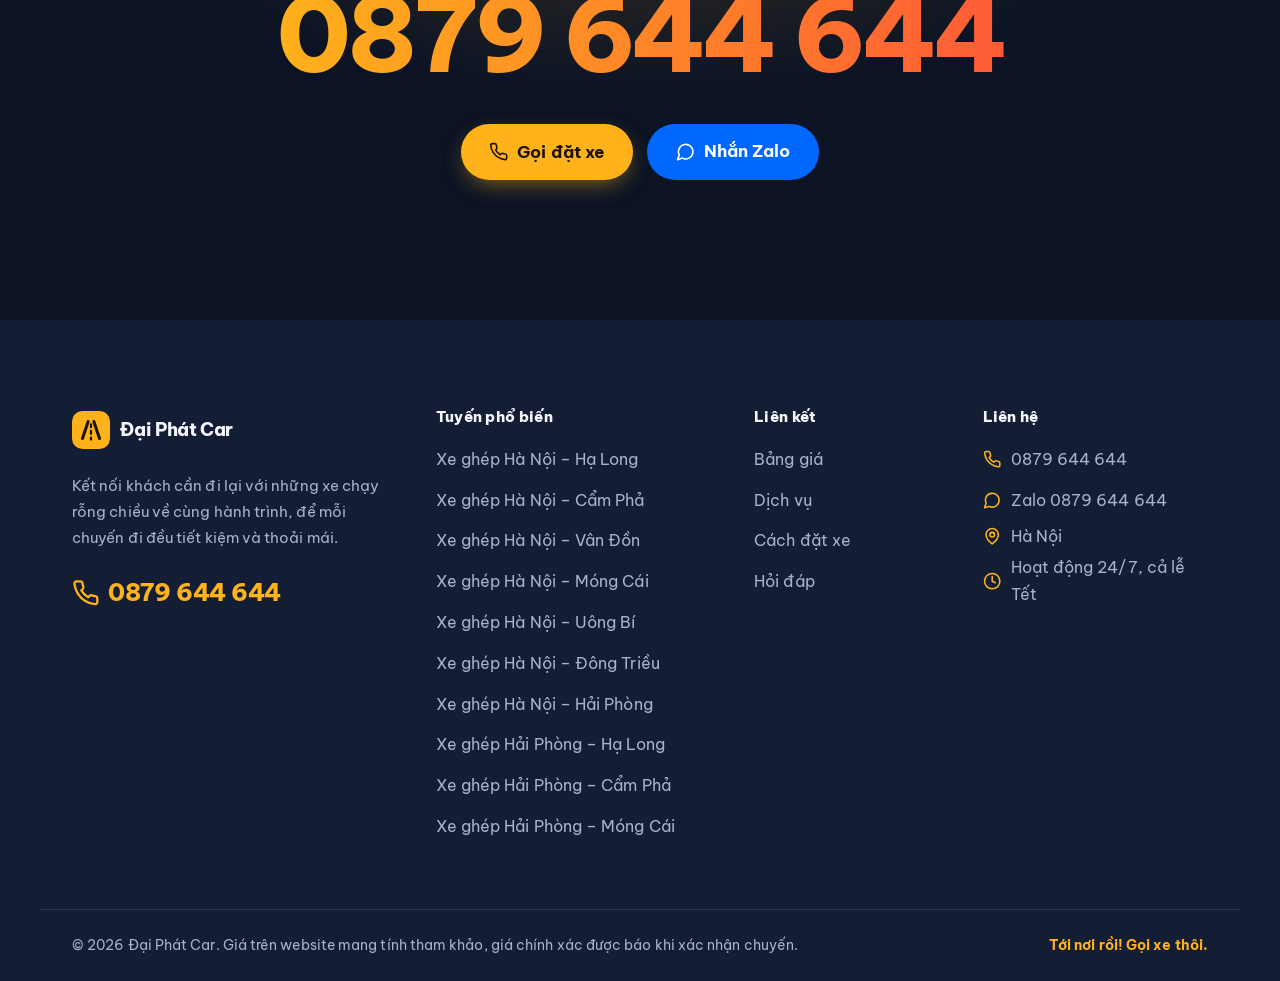
==== commit 3c284f04: "website" ====
--- a/index.html
+++ b/index.html
@@ -5,8 +5,8 @@
 <script>document.documentElement.className="js"</script>
 <meta name="viewport" content="width=device-width, initial-scale=1, viewport-fit=cover">
 <title>Xe Ghép Hà Nội – Hải Phòng – Quảng Ninh | Đón Tận Nơi 24/7</title>
-<meta name="description" content="Xe ghép, xe tiện chuyến Hà Nội – Hải Phòng – Hạ Long, Cẩm Phả, Móng Cái từ 250K/ghế. Đón tận nơi, sân bay Nội Bài, Cát Bi. Gọi 0369 786 086.">
-<link rel="canonical" href="https://xe-ghep-an-tam.vercel.app/">
+<meta name="description" content="Xe ghép, xe tiện chuyến Hà Nội – Hải Phòng – Hạ Long, Cẩm Phả, Móng Cái từ 250K/ghế. Đón tận nơi, sân bay Nội Bài, Cát Bi. Gọi 0879 644 644.">
+<link rel="canonical" href="https://xequangninhvip.pro.vn/">
 <meta name="robots" content="index, follow, max-image-preview:large, max-snippet:-1">
 <meta name="theme-color" content="#0B1324">
 <meta name="format-detection" content="telephone=no">
@@ -16,17 +16,17 @@
 <meta name="ICBM" content="21.0278, 105.8342">
 <meta property="og:type" content="website">
 <meta property="og:locale" content="vi_VN">
-<meta property="og:site_name" content="Xe Ghép An Tâm">
+<meta property="og:site_name" content="Đại Phát Car">
 <meta property="og:title" content="Xe Ghép Hà Nội – Hải Phòng – Quảng Ninh | Đón Tận Nơi 24/7">
-<meta property="og:description" content="Xe ghép, xe tiện chuyến Hà Nội – Hải Phòng – Hạ Long, Cẩm Phả, Móng Cái từ 250K/ghế. Đón tận nơi, sân bay Nội Bài, Cát Bi. Gọi 0369 786 086.">
-<meta property="og:url" content="https://xe-ghep-an-tam.vercel.app/">
-<meta property="og:image" content="https://xe-ghep-an-tam.vercel.app/assets/img/og-cover.jpg">
+<meta property="og:description" content="Xe ghép, xe tiện chuyến Hà Nội – Hải Phòng – Hạ Long, Cẩm Phả, Móng Cái từ 250K/ghế. Đón tận nơi, sân bay Nội Bài, Cát Bi. Gọi 0879 644 644.">
+<meta property="og:url" content="https://xequangninhvip.pro.vn/">
+<meta property="og:image" content="https://xequangninhvip.pro.vn/assets/img/og-cover.jpg">
 <meta property="og:image:width" content="1200">
 <meta property="og:image:height" content="630">
 <meta name="twitter:card" content="summary_large_image">
 <meta name="twitter:title" content="Xe Ghép Hà Nội – Hải Phòng – Quảng Ninh | Đón Tận Nơi 24/7">
-<meta name="twitter:description" content="Xe ghép, xe tiện chuyến Hà Nội – Hải Phòng – Hạ Long, Cẩm Phả, Móng Cái từ 250K/ghế. Đón tận nơi, sân bay Nội Bài, Cát Bi. Gọi 0369 786 086.">
-<meta name="twitter:image" content="https://xe-ghep-an-tam.vercel.app/assets/img/og-cover.jpg">
+<meta name="twitter:description" content="Xe ghép, xe tiện chuyến Hà Nội – Hải Phòng – Hạ Long, Cẩm Phả, Móng Cái từ 250K/ghế. Đón tận nơi, sân bay Nội Bài, Cát Bi. Gọi 0879 644 644.">
+<meta name="twitter:image" content="https://xequangninhvip.pro.vn/assets/img/og-cover.jpg">
 <link rel="icon" href="favicon.svg" type="image/svg+xml">
 <link rel="apple-touch-icon" href="assets/img/apple-touch-icon.png">
 <link rel="manifest" href="site.webmanifest">
@@ -35,16 +35,16 @@
 <link rel="stylesheet" href="https://fonts.googleapis.com/css2?family=Be+Vietnam+Pro:wght@400;500;600;700;800&amp;display=swap">
 <link rel="preload" as="image" href="assets/img/hero-cao-toc-dem-1920.webp" imagesrcset="assets/img/hero-cao-toc-dem-960.webp 960w, assets/img/hero-cao-toc-dem-1920.webp 1920w" imagesizes="100vw" fetchpriority="high">
 <link rel="stylesheet" href="assets/css/styles.css">
-<script type="application/ld+json">{"@context":"https://schema.org","@type":["LocalBusiness","TaxiService"],"@id":"https://xe-ghep-an-tam.vercel.app/#business","name":"Xe Ghép An Tâm","url":"https://xe-ghep-an-tam.vercel.app/","telephone":"+84369786086","image":"https://xe-ghep-an-tam.vercel.app/assets/img/og-cover.jpg","logo":"https://xe-ghep-an-tam.vercel.app/assets/img/apple-touch-icon.png","priceRange":"250.000₫ – 2.300.000₫","currenciesAccepted":"VND","paymentAccepted":"Tiền mặt, Chuyển khoản","address":{"@type":"PostalAddress","addressLocality":"Hà Nội","addressCountry":"VN"},"geo":{"@type":"GeoCoordinates","latitude":21.0278,"longitude":105.8342},"openingHoursSpecification":{"@type":"OpeningHoursSpecification","dayOfWeek":["Monday","Tuesday","Wednesday","Thursday","Friday","Saturday","Sunday"],"opens":"00:00","closes":"23:59"},"areaServed":["Cẩm Phả","Hà Nội","Hạ Long","Hải Phòng","Móng Cái","Uông Bí","Vân Đồn","Đông Triều"],"sameAs":["https://zalo.me/0369786086"],"hasOfferCatalog":{"@type":"OfferCatalog","name":"Bảng giá xe ghép, xe tiện chuyến","itemListElement":[{"@type":"Offer","name":"Xe ghép Hà Nội – Hạ Long","url":"https://xe-ghep-an-tam.vercel.app/tuyen/xe-ghep-ha-noi-ha-long.html","priceSpecification":{"@type":"UnitPriceSpecification","price":450000,"priceCurrency":"VND","unitText":"ghế"}},{"@type":"Offer","name":"Xe ghép Hà Nội – Cẩm Phả","url":"https://xe-ghep-an-tam.vercel.app/tuyen/xe-ghep-ha-noi-cam-pha.html","priceSpecification":{"@type":"UnitPriceSpecification","price":500000,"priceCurrency":"VND","unitText":"ghế"}},{"@type":"Offer","name":"Xe ghép Hà Nội – Vân Đồn","url":"https://xe-ghep-an-tam.vercel.app/tuyen/xe-ghep-ha-noi-van-don.html","priceSpecification":{"@type":"UnitPriceSpecification","price":600000,"priceCurrency":"VND","unitText":"ghế"}},{"@type":"Offer","name":"Xe ghép Hà Nội – Móng Cái","url":"https://xe-ghep-an-tam.vercel.app/tuyen/xe-ghep-ha-noi-mong-cai.html","priceSpecification":{"@type":"UnitPriceSpecification","price":700000,"priceCurrency":"VND","unitText":"ghế"}},{"@type":"Offer","name":"Xe ghép Hà Nội – Uông Bí","url":"https://xe-ghep-an-tam.vercel.app/tuyen/xe-ghep-ha-noi-uong-bi.html","priceSpecification":{"@type":"UnitPriceSpecification","price":400000,"priceCurrency":"VND","unitText":"ghế"}},{"@type":"Offer","name":"Xe ghép Hà Nội – Đông Triều","url":"https://xe-ghep-an-tam.vercel.app/tuyen/xe-ghep-ha-noi-dong-trieu.html","priceSpecification":{"@type":"UnitPriceSpecification","price":300000,"priceCurrency":"VND","unitText":"ghế"}},{"@type":"Offer","name":"Xe ghép Hà Nội – Hải Phòng","url":"https://xe-ghep-an-tam.vercel.app/tuyen/xe-ghep-ha-noi-hai-phong.html","priceSpecification":{"@type":"UnitPriceSpecification","price":400000,"priceCurrency":"VND","unitText":"ghế"}},{"@type":"Offer","name":"Xe ghép Hải Phòng – Hạ Long","url":"https://xe-ghep-an-tam.vercel.app/tuyen/xe-ghep-hai-phong-ha-long.html","priceSpecification":{"@type":"UnitPriceSpecification","price":250000,"priceCurrency":"VND","unitText":"ghế"}},{"@type":"Offer","name":"Xe ghép Hải Phòng – Cẩm Phả","url":"https://xe-ghep-an-tam.vercel.app/tuyen/xe-ghep-hai-phong-cam-pha.html","priceSpecification":{"@type":"UnitPriceSpecification","price":700000,"priceCurrency":"VND","unitText":"xe"}},{"@type":"Offer","name":"Xe ghép Hải Phòng – Móng Cái","url":"https://xe-ghep-an-tam.vercel.app/tuyen/xe-ghep-hai-phong-mong-cai.html","priceSpecification":{"@type":"UnitPriceSpecification","price":1400000,"priceCurrency":"VND","unitText":"xe"}}]}}</script><script type="application/ld+json">{"@context":"https://schema.org","@type":"WebSite","@id":"https://xe-ghep-an-tam.vercel.app/#website","url":"https://xe-ghep-an-tam.vercel.app/","name":"Xe Ghép An Tâm","inLanguage":"vi-VN","publisher":{"@id":"https://xe-ghep-an-tam.vercel.app/#business"}}</script><script type="application/ld+json">{"@context":"https://schema.org","@type":"FAQPage","mainEntity":[{"@type":"Question","name":"Xe ghép, xe tiện chuyến là gì? Vì sao rẻ hơn taxi?","acceptedAnswer":{"@type":"Answer","text":"Xe ghép là bạn đi chung xe với khách khác cùng hướng, trả tiền theo ghế. Xe tiện chuyến (bao xe) là thuê nguyên xe nhưng tận dụng xe chạy rỗng chiều về, nên rẻ hơn taxi 30–50% mà vẫn là xe riêng sạch sẽ."}},{"@type":"Question","name":"Cần đặt xe trước bao lâu?","acceptedAnswer":{"@type":"Answer","text":"Đi gấp chỉ cần gọi trước 15–30 phút là có thể xếp xe. Để chủ động giờ và có giá tốt, nên đặt trước 1–2 tiếng hoặc từ hôm trước; dịp lễ, Tết, cuối tuần nên đặt sớm hơn."}},{"@type":"Question","name":"Giá đã gồm phí cầu đường, cao tốc chưa?","acceptedAnswer":{"@type":"Answer","text":"Giá báo là giá trọn gói, đã gồm xăng xe, lái xe và vé cao tốc. Điểm đón quá xa trung tâm có thể có phụ phí nhỏ, được báo rõ trước khi đi."}},{"@type":"Question","name":"Có đón tận nhà, bệnh viện, sân bay không?","acceptedAnswer":{"@type":"Answer","text":"Có. Xe đón trả tận cửa nhà, chung cư, khách sạn, bệnh viện (Bạch Mai, Việt Đức, 108...) và các sân bay Nội Bài, Cát Bi, Vân Đồn."}},{"@type":"Question","name":"Xe có dừng bắt khách dọc đường không?","acceptedAnswer":{"@type":"Answer","text":"Không. Xe chỉ đón đúng những khách đã đặt trước theo danh sách, không dừng đỗ bắt khách gây trễ giờ."}},{"@type":"Question","name":"Mang hành lý, thú cưng có được không?","acceptedAnswer":{"@type":"Answer","text":"Mỗi khách đi ghép được mang 1 vali và 1 túi xách. Đồ cồng kềnh hoặc thú cưng vui lòng báo trước để xếp xe 7 chỗ hoặc bao xe."}},{"@type":"Question","name":"Thanh toán như thế nào?","acceptedAnswer":{"@type":"Answer","text":"Thanh toán tiền mặt hoặc chuyển khoản cho tài xế khi xuống xe. Không thu tiền cọc khi đặt chỗ."}},{"@type":"Question","name":"Huỷ chuyến có mất phí không?","acceptedAnswer":{"@type":"Answer","text":"Huỷ trước giờ đón 2 tiếng hoàn toàn miễn phí. Chỉ cần gọi hoặc nhắn Zalo cho tổng đài."}}]}</script>
+<script type="application/ld+json">{"@context":"https://schema.org","@type":["LocalBusiness","TaxiService"],"@id":"https://xequangninhvip.pro.vn/#business","name":"Đại Phát Car","url":"https://xequangninhvip.pro.vn/","telephone":"+84879644644","image":"https://xequangninhvip.pro.vn/assets/img/og-cover.jpg","logo":"https://xequangninhvip.pro.vn/assets/img/apple-touch-icon.png","priceRange":"250.000₫ – 2.300.000₫","currenciesAccepted":"VND","paymentAccepted":"Tiền mặt, Chuyển khoản","address":{"@type":"PostalAddress","addressLocality":"Hà Nội","addressCountry":"VN"},"geo":{"@type":"GeoCoordinates","latitude":21.0278,"longitude":105.8342},"openingHoursSpecification":{"@type":"OpeningHoursSpecification","dayOfWeek":["Monday","Tuesday","Wednesday","Thursday","Friday","Saturday","Sunday"],"opens":"00:00","closes":"23:59"},"areaServed":["Cẩm Phả","Hà Nội","Hạ Long","Hải Phòng","Móng Cái","Uông Bí","Vân Đồn","Đông Triều"],"sameAs":["https://zalo.me/0879644644"],"hasOfferCatalog":{"@type":"OfferCatalog","name":"Bảng giá xe ghép, xe tiện chuyến","itemListElement":[{"@type":"Offer","name":"Xe ghép Hà Nội – Hạ Long","url":"https://xequangninhvip.pro.vn/tuyen/xe-ghep-ha-noi-ha-long.html","priceSpecification":{"@type":"UnitPriceSpecification","price":450000,"priceCurrency":"VND","unitText":"ghế"}},{"@type":"Offer","name":"Xe ghép Hà Nội – Cẩm Phả","url":"https://xequangninhvip.pro.vn/tuyen/xe-ghep-ha-noi-cam-pha.html","priceSpecification":{"@type":"UnitPriceSpecification","price":500000,"priceCurrency":"VND","unitText":"ghế"}},{"@type":"Offer","name":"Xe ghép Hà Nội – Vân Đồn","url":"https://xequangninhvip.pro.vn/tuyen/xe-ghep-ha-noi-van-don.html","priceSpecification":{"@type":"UnitPriceSpecification","price":600000,"priceCurrency":"VND","unitText":"ghế"}},{"@type":"Offer","name":"Xe ghép Hà Nội – Móng Cái","url":"https://xequangninhvip.pro.vn/tuyen/xe-ghep-ha-noi-mong-cai.html","priceSpecification":{"@type":"UnitPriceSpecification","price":700000,"priceCurrency":"VND","unitText":"ghế"}},{"@type":"Offer","name":"Xe ghép Hà Nội – Uông Bí","url":"https://xequangninhvip.pro.vn/tuyen/xe-ghep-ha-noi-uong-bi.html","priceSpecification":{"@type":"UnitPriceSpecification","price":400000,"priceCurrency":"VND","unitText":"ghế"}},{"@type":"Offer","name":"Xe ghép Hà Nội – Đông Triều","url":"https://xequangninhvip.pro.vn/tuyen/xe-ghep-ha-noi-dong-trieu.html","priceSpecification":{"@type":"UnitPriceSpecification","price":300000,"priceCurrency":"VND","unitText":"ghế"}},{"@type":"Offer","name":"Xe ghép Hà Nội – Hải Phòng","url":"https://xequangninhvip.pro.vn/tuyen/xe-ghep-ha-noi-hai-phong.html","priceSpecification":{"@type":"UnitPriceSpecification","price":400000,"priceCurrency":"VND","unitText":"ghế"}},{"@type":"Offer","name":"Xe ghép Hải Phòng – Hạ Long","url":"https://xequangninhvip.pro.vn/tuyen/xe-ghep-hai-phong-ha-long.html","priceSpecification":{"@type":"UnitPriceSpecification","price":250000,"priceCurrency":"VND","unitText":"ghế"}},{"@type":"Offer","name":"Xe ghép Hải Phòng – Cẩm Phả","url":"https://xequangninhvip.pro.vn/tuyen/xe-ghep-hai-phong-cam-pha.html","priceSpecification":{"@type":"UnitPriceSpecification","price":700000,"priceCurrency":"VND","unitText":"xe"}},{"@type":"Offer","name":"Xe ghép Hải Phòng – Móng Cái","url":"https://xequangninhvip.pro.vn/tuyen/xe-ghep-hai-phong-mong-cai.html","priceSpecification":{"@type":"UnitPriceSpecification","price":1400000,"priceCurrency":"VND","unitText":"xe"}}]}}</script><script type="application/ld+json">{"@context":"https://schema.org","@type":"WebSite","@id":"https://xequangninhvip.pro.vn/#website","url":"https://xequangninhvip.pro.vn/","name":"Đại Phát Car","inLanguage":"vi-VN","publisher":{"@id":"https://xequangninhvip.pro.vn/#business"}}</script><script type="application/ld+json">{"@context":"https://schema.org","@type":"FAQPage","mainEntity":[{"@type":"Question","name":"Xe ghép, xe tiện chuyến là gì? Vì sao rẻ hơn taxi?","acceptedAnswer":{"@type":"Answer","text":"Xe ghép là bạn đi chung xe với khách khác cùng hướng, trả tiền theo ghế. Xe tiện chuyến (bao xe) là thuê nguyên xe nhưng tận dụng xe chạy rỗng chiều về, nên rẻ hơn taxi 30–50% mà vẫn là xe riêng sạch sẽ."}},{"@type":"Question","name":"Cần đặt xe trước bao lâu?","acceptedAnswer":{"@type":"Answer","text":"Đi gấp chỉ cần gọi trước 15–30 phút là có thể xếp xe. Để chủ động giờ và có giá tốt, nên đặt trước 1–2 tiếng hoặc từ hôm trước; dịp lễ, Tết, cuối tuần nên đặt sớm hơn."}},{"@type":"Question","name":"Giá đã gồm phí cầu đường, cao tốc chưa?","acceptedAnswer":{"@type":"Answer","text":"Giá báo là giá trọn gói, đã gồm xăng xe, lái xe và vé cao tốc. Điểm đón quá xa trung tâm có thể có phụ phí nhỏ, được báo rõ trước khi đi."}},{"@type":"Question","name":"Có đón tận nhà, bệnh viện, sân bay không?","acceptedAnswer":{"@type":"Answer","text":"Có. Xe đón trả tận cửa nhà, chung cư, khách sạn, bệnh viện (Bạch Mai, Việt Đức, 108...) và các sân bay Nội Bài, Cát Bi, Vân Đồn."}},{"@type":"Question","name":"Xe có dừng bắt khách dọc đường không?","acceptedAnswer":{"@type":"Answer","text":"Không. Xe chỉ đón đúng những khách đã đặt trước theo danh sách, không dừng đỗ bắt khách gây trễ giờ."}},{"@type":"Question","name":"Mang hành lý, thú cưng có được không?","acceptedAnswer":{"@type":"Answer","text":"Mỗi khách đi ghép được mang 1 vali và 1 túi xách. Đồ cồng kềnh hoặc thú cưng vui lòng báo trước để xếp xe 7 chỗ hoặc bao xe."}},{"@type":"Question","name":"Thanh toán như thế nào?","acceptedAnswer":{"@type":"Answer","text":"Thanh toán tiền mặt hoặc chuyển khoản cho tài xế khi xuống xe. Không thu tiền cọc khi đặt chỗ."}},{"@type":"Question","name":"Huỷ chuyến có mất phí không?","acceptedAnswer":{"@type":"Answer","text":"Huỷ trước giờ đón 2 tiếng hoàn toàn miễn phí. Chỉ cần gọi hoặc nhắn Zalo cho tổng đài."}}]}</script>
 </head>
 <body class="page-home">
 <a class="skip-link" href="#noi-dung">Bỏ qua tới nội dung</a>
 <div class="road-progress" aria-hidden="true"><span class="road-progress__bar"></span><span class="road-progress__car"><svg class="ico" viewBox="0 0 24 24" fill="none" stroke="currentColor" stroke-width="2" stroke-linecap="round" stroke-linejoin="round" aria-hidden="true"><path d="M19 17h2c.6 0 1-.4 1-1v-3c0-.9-.7-1.7-1.5-1.9C18.7 10.6 16 10 16 10s-1.3-1.4-2.2-2.3c-.5-.4-1.1-.7-1.8-.7H5c-.6 0-1.1.4-1.4.9l-1.4 2.9A3.7 3.7 0 0 0 2 12v4c0 .6.4 1 1 1h2"/><circle cx="7" cy="17" r="2"/><path d="M9 17h6"/><circle cx="17" cy="17" r="2"/></svg></span></div>
 <header class="site-header" data-header>
   <div class="container header-inner">
-    <a class="brand" href="index.html" aria-label="Xe Ghép An Tâm – Trang chủ"><svg class="logo-mark" viewBox="0 0 40 40" aria-hidden="true"><rect width="40" height="40" rx="11" class="logo-bg"/><path d="M11 29 17 11M29 29 23 11" class="logo-road"/><path d="M20 14v3M20 21v3M20 28v2" class="logo-lane"/></svg><span>Xe Ghép An Tâm</span></a>
+    <a class="brand" href="index.html" aria-label="Đại Phát Car – Trang chủ"><svg class="logo-mark" viewBox="0 0 40 40" aria-hidden="true"><rect width="40" height="40" rx="11" class="logo-bg"/><path d="M11 29 17 11M29 29 23 11" class="logo-road"/><path d="M20 14v3M20 21v3M20 28v2" class="logo-lane"/></svg><span>Đại Phát Car</span></a>
     <nav class="nav" id="site-nav" aria-label="Điều hướng chính"><ul><li><a href="#bang-gia">Bảng giá</a></li><li><a href="#dich-vu">Dịch vụ</a></li><li><a href="#tuyen-duong">Tuyến đường</a></li><li><a href="#quy-trinh">Cách đặt</a></li><li><a href="#hoi-dap">Hỏi đáp</a></li><li><a href="#lien-he">Liên hệ</a></li></ul></nav>
-    <a class="btn btn-primary btn-sm header-call" href="tel:+84369786086" data-magnet><svg class="ico" viewBox="0 0 24 24" fill="none" stroke="currentColor" stroke-width="2" stroke-linecap="round" stroke-linejoin="round" aria-hidden="true"><path d="M22 16.92v3a2 2 0 0 1-2.18 2 19.79 19.79 0 0 1-8.63-3.07 19.5 19.5 0 0 1-6-6 19.79 19.79 0 0 1-3.07-8.67A2 2 0 0 1 4.11 2h3a2 2 0 0 1 2 1.72c.13.96.36 1.9.7 2.81a2 2 0 0 1-.45 2.11L8.09 9.91a16 16 0 0 0 6 6l1.27-1.27a2 2 0 0 1 2.11-.45c.91.34 1.85.57 2.81.7A2 2 0 0 1 22 16.92z"/></svg><span>0369 786 086</span></a>
+    <a class="btn btn-primary btn-sm header-call" href="tel:+84879644644" data-magnet><svg class="ico" viewBox="0 0 24 24" fill="none" stroke="currentColor" stroke-width="2" stroke-linecap="round" stroke-linejoin="round" aria-hidden="true"><path d="M22 16.92v3a2 2 0 0 1-2.18 2 19.79 19.79 0 0 1-8.63-3.07 19.5 19.5 0 0 1-6-6 19.79 19.79 0 0 1-3.07-8.67A2 2 0 0 1 4.11 2h3a2 2 0 0 1 2 1.72c.13.96.36 1.9.7 2.81a2 2 0 0 1-.45 2.11L8.09 9.91a16 16 0 0 0 6 6l1.27-1.27a2 2 0 0 1 2.11-.45c.91.34 1.85.57 2.81.7A2 2 0 0 1 22 16.92z"/></svg><span>0879 644 644</span></a>
     <button class="nav-toggle" type="button" aria-expanded="false" aria-controls="site-nav" aria-label="Mở menu"><svg class="ico ico-open" viewBox="0 0 24 24" fill="none" stroke="currentColor" stroke-width="2" stroke-linecap="round" stroke-linejoin="round" aria-hidden="true"><path d="M4 6h16M4 12h16M4 18h16"/></svg><svg class="ico ico-close" viewBox="0 0 24 24" fill="none" stroke="currentColor" stroke-width="2" stroke-linecap="round" stroke-linejoin="round" aria-hidden="true"><path d="M18 6 6 18M6 6l12 12"/></svg></button>
   </div>
 </header>
@@ -67,8 +67,8 @@
       <ul class="hero__points" data-anim style="--d:8">
         <li><svg class="ico" viewBox="0 0 24 24" fill="none" stroke="currentColor" stroke-width="2" stroke-linecap="round" stroke-linejoin="round" aria-hidden="true"><path d="M3 10.5 12 3l9 7.5V20a1 1 0 0 1-1 1h-5v-6H9v6H4a1 1 0 0 1-1-1z"/></svg>Đón trả tận nhà &amp; sân bay</li><li><svg class="ico" viewBox="0 0 24 24" fill="none" stroke="currentColor" stroke-width="2" stroke-linecap="round" stroke-linejoin="round" aria-hidden="true"><path d="M12.59 2.59A2 2 0 0 0 11.17 2H4a2 2 0 0 0-2 2v7.17a2 2 0 0 0 .59 1.42l8.7 8.7a2.43 2.43 0 0 0 3.42 0l6.58-6.58a2.43 2.43 0 0 0 0-3.42z"/><circle cx="7.5" cy="7.5" r="1.2"/></svg>Từ 250K/ghế</li><li><svg class="ico" viewBox="0 0 24 24" fill="none" stroke="currentColor" stroke-width="2" stroke-linecap="round" stroke-linejoin="round" aria-hidden="true"><path d="M20 13c0 5-3.5 7.5-7.66 8.95a1 1 0 0 1-.67-.01C7.5 20.5 4 18 4 13V6a1 1 0 0 1 1-1c2 0 4.5-1.2 6.24-2.72a1.17 1.17 0 0 1 1.52 0C14.51 3.81 17 5 19 5a1 1 0 0 1 1 1z"/><path d="m9 12 2 2 4-4"/></svg>Không thu cọc</li></ul>
       <div class="hero__ctas" data-anim style="--d:10">
-        <a class="btn btn-primary btn-lg" href="tel:+84369786086" data-magnet><svg class="ico" viewBox="0 0 24 24" fill="none" stroke="currentColor" stroke-width="2" stroke-linecap="round" stroke-linejoin="round" aria-hidden="true"><path d="M22 16.92v3a2 2 0 0 1-2.18 2 19.79 19.79 0 0 1-8.63-3.07 19.5 19.5 0 0 1-6-6 19.79 19.79 0 0 1-3.07-8.67A2 2 0 0 1 4.11 2h3a2 2 0 0 1 2 1.72c.13.96.36 1.9.7 2.81a2 2 0 0 1-.45 2.11L8.09 9.91a16 16 0 0 0 6 6l1.27-1.27a2 2 0 0 1 2.11-.45c.91.34 1.85.57 2.81.7A2 2 0 0 1 22 16.92z"/></svg><span>Gọi 0369 786 086</span></a>
-        <a class="btn btn-ghost btn-lg" href="https://zalo.me/0369786086" target="_blank" rel="noopener"><svg class="ico" viewBox="0 0 24 24" fill="none" stroke="currentColor" stroke-width="2" stroke-linecap="round" stroke-linejoin="round" aria-hidden="true"><path d="M7.9 20A9 9 0 1 0 4 16.1L2 22z"/></svg><span>Chat Zalo</span></a>
+        <a class="btn btn-primary btn-lg" href="tel:+84879644644" data-magnet><svg class="ico" viewBox="0 0 24 24" fill="none" stroke="currentColor" stroke-width="2" stroke-linecap="round" stroke-linejoin="round" aria-hidden="true"><path d="M22 16.92v3a2 2 0 0 1-2.18 2 19.79 19.79 0 0 1-8.63-3.07 19.5 19.5 0 0 1-6-6 19.79 19.79 0 0 1-3.07-8.67A2 2 0 0 1 4.11 2h3a2 2 0 0 1 2 1.72c.13.96.36 1.9.7 2.81a2 2 0 0 1-.45 2.11L8.09 9.91a16 16 0 0 0 6 6l1.27-1.27a2 2 0 0 1 2.11-.45c.91.34 1.85.57 2.81.7A2 2 0 0 1 22 16.92z"/></svg><span>Gọi 0879 644 644</span></a>
+        <a class="btn btn-ghost btn-lg" href="https://zalo.me/0879644644" target="_blank" rel="noopener"><svg class="ico" viewBox="0 0 24 24" fill="none" stroke="currentColor" stroke-width="2" stroke-linecap="round" stroke-linejoin="round" aria-hidden="true"><path d="M7.9 20A9 9 0 1 0 4 16.1L2 22z"/></svg><span>Chat Zalo</span></a>
       </div>
     </div>
     <div class="hero__form" id="dat-xe" data-anim style="--d:4"><form class="booking card" id="booking-form" novalidate aria-labelledby="booking-title">
@@ -311,14 +311,14 @@
     <article class="bento__item bento__item--call card" data-spotlight data-reveal>
       <h3>Gấp? Gọi thẳng tổng đài</h3>
       <p>Xếp chuyến sớm nhất, kể cả nửa đêm và ngày lễ.</p>
-      <a class="bento__call-num" href="tel:+84369786086"><svg class="ico" viewBox="0 0 24 24" fill="none" stroke="currentColor" stroke-width="2" stroke-linecap="round" stroke-linejoin="round" aria-hidden="true"><path d="M22 16.92v3a2 2 0 0 1-2.18 2 19.79 19.79 0 0 1-8.63-3.07 19.5 19.5 0 0 1-6-6 19.79 19.79 0 0 1-3.07-8.67A2 2 0 0 1 4.11 2h3a2 2 0 0 1 2 1.72c.13.96.36 1.9.7 2.81a2 2 0 0 1-.45 2.11L8.09 9.91a16 16 0 0 0 6 6l1.27-1.27a2 2 0 0 1 2.11-.45c.91.34 1.85.57 2.81.7A2 2 0 0 1 22 16.92z"/></svg>0369 786 086</a>
+      <a class="bento__call-num" href="tel:+84879644644"><svg class="ico" viewBox="0 0 24 24" fill="none" stroke="currentColor" stroke-width="2" stroke-linecap="round" stroke-linejoin="round" aria-hidden="true"><path d="M22 16.92v3a2 2 0 0 1-2.18 2 19.79 19.79 0 0 1-8.63-3.07 19.5 19.5 0 0 1-6-6 19.79 19.79 0 0 1-3.07-8.67A2 2 0 0 1 4.11 2h3a2 2 0 0 1 2 1.72c.13.96.36 1.9.7 2.81a2 2 0 0 1-.45 2.11L8.09 9.91a16 16 0 0 0 6 6l1.27-1.27a2 2 0 0 1 2.11-.45c.91.34 1.85.57 2.81.7A2 2 0 0 1 22 16.92z"/></svg>0879 644 644</a>
     </article>
     <article class="bento__item bento__item--wide card" data-spotlight data-reveal>
       <div class="bento__content">
         <span class="bento__icon"><svg class="ico" viewBox="0 0 24 24" fill="none" stroke="currentColor" stroke-width="2" stroke-linecap="round" stroke-linejoin="round" aria-hidden="true"><path d="M19 14c1.49-1.46 3-3.21 3-5.5A5.5 5.5 0 0 0 16.5 3c-1.76 0-3 .5-4.5 2-1.5-1.5-2.74-2-4.5-2A5.5 5.5 0 0 0 2 8.5c0 2.3 1.5 4.05 3 5.5l7 7Z"/></svg></span>
         <h3>Thuê xe 16–45 chỗ, hợp đồng</h3><p>Xe đoàn cho du lịch, đám cưới, công tác, tour Hạ Long – Yên Tử. Xuất hoá đơn khi cần.</p>
         <div class="bento__foot"><b class="bento__price">báo giá theo lịch trình</b>
-          <a class="btn btn-ghost-dark btn-sm" href="tel:+84369786086">Gọi báo giá <svg class="ico" viewBox="0 0 24 24" fill="none" stroke="currentColor" stroke-width="2" stroke-linecap="round" stroke-linejoin="round" aria-hidden="true"><path d="M22 16.92v3a2 2 0 0 1-2.18 2 19.79 19.79 0 0 1-8.63-3.07 19.5 19.5 0 0 1-6-6 19.79 19.79 0 0 1-3.07-8.67A2 2 0 0 1 4.11 2h3a2 2 0 0 1 2 1.72c.13.96.36 1.9.7 2.81a2 2 0 0 1-.45 2.11L8.09 9.91a16 16 0 0 0 6 6l1.27-1.27a2 2 0 0 1 2.11-.45c.91.34 1.85.57 2.81.7A2 2 0 0 1 22 16.92z"/></svg></a></div>
+          <a class="btn btn-ghost-dark btn-sm" href="tel:+84879644644">Gọi báo giá <svg class="ico" viewBox="0 0 24 24" fill="none" stroke="currentColor" stroke-width="2" stroke-linecap="round" stroke-linejoin="round" aria-hidden="true"><path d="M22 16.92v3a2 2 0 0 1-2.18 2 19.79 19.79 0 0 1-8.63-3.07 19.5 19.5 0 0 1-6-6 19.79 19.79 0 0 1-3.07-8.67A2 2 0 0 1 4.11 2h3a2 2 0 0 1 2 1.72c.13.96.36 1.9.7 2.81a2 2 0 0 1-.45 2.11L8.09 9.91a16 16 0 0 0 6 6l1.27-1.27a2 2 0 0 1 2.11-.45c.91.34 1.85.57 2.81.7A2 2 0 0 1 22 16.92z"/></svg></a></div>
       </div>
       <img class="bento__img bento__img--side" src="assets/img/tai-xe-1200.webp" srcset="assets/img/tai-xe-640.webp 640w, assets/img/tai-xe-1200.webp 1200w" sizes="(max-width: 1024px) 100vw, 33vw" width="1200" height="800" alt="Tài xế cầm lái an toàn trên đường phố" loading="lazy" decoding="async">
     </article></div>
@@ -331,7 +331,7 @@
     <h2 class="h2" id="how-title" data-float>3 bước, chưa tới 1 phút</h2>
     <ol class="steps">
       <li class="step" data-reveal><span class="step__num">01</span><span class="step__icon"><svg class="ico" viewBox="0 0 24 24" fill="none" stroke="currentColor" stroke-width="2" stroke-linecap="round" stroke-linejoin="round" aria-hidden="true"><path d="m22 2-7 20-4-9-9-4Z"/><path d="M22 2 11 13"/></svg></span>
-        <h3>Gửi yêu cầu</h3><p>Điền form, gọi 0369 786 086 hoặc nhắn Zalo: điểm đón, điểm đến, giờ đi.</p></li>
+        <h3>Gửi yêu cầu</h3><p>Điền form, gọi 0879 644 644 hoặc nhắn Zalo: điểm đón, điểm đến, giờ đi.</p></li>
       <li class="step" data-reveal><span class="step__num">02</span><span class="step__icon"><svg class="ico" viewBox="0 0 24 24" fill="none" stroke="currentColor" stroke-width="2" stroke-linecap="round" stroke-linejoin="round" aria-hidden="true"><path d="M22 16.92v3a2 2 0 0 1-2.18 2 19.79 19.79 0 0 1-8.63-3.07 19.5 19.5 0 0 1-6-6 19.79 19.79 0 0 1-3.07-8.67A2 2 0 0 1 4.11 2h3a2 2 0 0 1 2 1.72c.13.96.36 1.9.7 2.81a2 2 0 0 1-.45 2.11L8.09 9.91a16 16 0 0 0 6 6l1.27-1.27a2 2 0 0 1 2.11-.45c.91.34 1.85.57 2.81.7A2 2 0 0 1 22 16.92z"/></svg></span>
         <h3>Xác nhận trong 5 phút</h3><p>Tổng đài gọi lại chốt giá trọn gói, gửi biển số xe và SĐT tài xế.</p></li>
       <li class="step" data-reveal><span class="step__num">03</span><span class="step__icon"><svg class="ico" viewBox="0 0 24 24" fill="none" stroke="currentColor" stroke-width="2" stroke-linecap="round" stroke-linejoin="round" aria-hidden="true"><path d="M19 17h2c.6 0 1-.4 1-1v-3c0-.9-.7-1.7-1.5-1.9C18.7 10.6 16 10 16 10s-1.3-1.4-2.2-2.3c-.5-.4-1.1-.7-1.8-.7H5c-.6 0-1.1.4-1.4.9l-1.4 2.9A3.7 3.7 0 0 0 2 12v4c0 .6.4 1 1 1h2"/><circle cx="7" cy="17" r="2"/><path d="M9 17h6"/><circle cx="17" cy="17" r="2"/></svg></span>
@@ -405,10 +405,10 @@
   <div class="container cta__inner">
     <p class="eyebrow eyebrow--dark" data-reveal>Tổng đài 24/7</p>
     <h2 class="h2 h2--light" id="cta-title" data-float>Cần đi ngay? Gọi là có xe.</h2>
-    <a class="cta__phone" href="tel:+84369786086" data-magnet>0369 786 086</a>
+    <a class="cta__phone" href="tel:+84879644644" data-magnet>0879 644 644</a>
     <div class="cta__actions" data-reveal>
-      <a class="btn btn-primary btn-lg" href="tel:+84369786086" data-magnet><svg class="ico" viewBox="0 0 24 24" fill="none" stroke="currentColor" stroke-width="2" stroke-linecap="round" stroke-linejoin="round" aria-hidden="true"><path d="M22 16.92v3a2 2 0 0 1-2.18 2 19.79 19.79 0 0 1-8.63-3.07 19.5 19.5 0 0 1-6-6 19.79 19.79 0 0 1-3.07-8.67A2 2 0 0 1 4.11 2h3a2 2 0 0 1 2 1.72c.13.96.36 1.9.7 2.81a2 2 0 0 1-.45 2.11L8.09 9.91a16 16 0 0 0 6 6l1.27-1.27a2 2 0 0 1 2.11-.45c.91.34 1.85.57 2.81.7A2 2 0 0 1 22 16.92z"/></svg><span>Gọi đặt xe</span></a>
-      <a class="btn btn-zalo btn-lg" href="https://zalo.me/0369786086" target="_blank" rel="noopener"><svg class="ico" viewBox="0 0 24 24" fill="none" stroke="currentColor" stroke-width="2" stroke-linecap="round" stroke-linejoin="round" aria-hidden="true"><path d="M7.9 20A9 9 0 1 0 4 16.1L2 22z"/></svg><span>Nhắn Zalo</span></a>
+      <a class="btn btn-primary btn-lg" href="tel:+84879644644" data-magnet><svg class="ico" viewBox="0 0 24 24" fill="none" stroke="currentColor" stroke-width="2" stroke-linecap="round" stroke-linejoin="round" aria-hidden="true"><path d="M22 16.92v3a2 2 0 0 1-2.18 2 19.79 19.79 0 0 1-8.63-3.07 19.5 19.5 0 0 1-6-6 19.79 19.79 0 0 1-3.07-8.67A2 2 0 0 1 4.11 2h3a2 2 0 0 1 2 1.72c.13.96.36 1.9.7 2.81a2 2 0 0 1-.45 2.11L8.09 9.91a16 16 0 0 0 6 6l1.27-1.27a2 2 0 0 1 2.11-.45c.91.34 1.85.57 2.81.7A2 2 0 0 1 22 16.92z"/></svg><span>Gọi đặt xe</span></a>
+      <a class="btn btn-zalo btn-lg" href="https://zalo.me/0879644644" target="_blank" rel="noopener"><svg class="ico" viewBox="0 0 24 24" fill="none" stroke="currentColor" stroke-width="2" stroke-linecap="round" stroke-linejoin="round" aria-hidden="true"><path d="M7.9 20A9 9 0 1 0 4 16.1L2 22z"/></svg><span>Nhắn Zalo</span></a>
     </div>
   </div>
 </section>
@@ -416,32 +416,32 @@
 <footer class="site-footer" id="lien-he">
   <div class="container footer-grid">
     <div class="footer-about">
-      <a class="brand brand--light" href="index.html"><svg class="logo-mark" viewBox="0 0 40 40" aria-hidden="true"><rect width="40" height="40" rx="11" class="logo-bg"/><path d="M11 29 17 11M29 29 23 11" class="logo-road"/><path d="M20 14v3M20 21v3M20 28v2" class="logo-lane"/></svg><span>Xe Ghép An Tâm</span></a>
+      <a class="brand brand--light" href="index.html"><svg class="logo-mark" viewBox="0 0 40 40" aria-hidden="true"><rect width="40" height="40" rx="11" class="logo-bg"/><path d="M11 29 17 11M29 29 23 11" class="logo-road"/><path d="M20 14v3M20 21v3M20 28v2" class="logo-lane"/></svg><span>Đại Phát Car</span></a>
       <p>Kết nối khách cần đi lại với những xe chạy rỗng chiều về cùng hành trình, để mỗi chuyến đi đều tiết kiệm và thoải mái.</p>
-      <a class="footer-phone" href="tel:+84369786086"><svg class="ico" viewBox="0 0 24 24" fill="none" stroke="currentColor" stroke-width="2" stroke-linecap="round" stroke-linejoin="round" aria-hidden="true"><path d="M22 16.92v3a2 2 0 0 1-2.18 2 19.79 19.79 0 0 1-8.63-3.07 19.5 19.5 0 0 1-6-6 19.79 19.79 0 0 1-3.07-8.67A2 2 0 0 1 4.11 2h3a2 2 0 0 1 2 1.72c.13.96.36 1.9.7 2.81a2 2 0 0 1-.45 2.11L8.09 9.91a16 16 0 0 0 6 6l1.27-1.27a2 2 0 0 1 2.11-.45c.91.34 1.85.57 2.81.7A2 2 0 0 1 22 16.92z"/></svg>0369 786 086</a>
+      <a class="footer-phone" href="tel:+84879644644"><svg class="ico" viewBox="0 0 24 24" fill="none" stroke="currentColor" stroke-width="2" stroke-linecap="round" stroke-linejoin="round" aria-hidden="true"><path d="M22 16.92v3a2 2 0 0 1-2.18 2 19.79 19.79 0 0 1-8.63-3.07 19.5 19.5 0 0 1-6-6 19.79 19.79 0 0 1-3.07-8.67A2 2 0 0 1 4.11 2h3a2 2 0 0 1 2 1.72c.13.96.36 1.9.7 2.81a2 2 0 0 1-.45 2.11L8.09 9.91a16 16 0 0 0 6 6l1.27-1.27a2 2 0 0 1 2.11-.45c.91.34 1.85.57 2.81.7A2 2 0 0 1 22 16.92z"/></svg>0879 644 644</a>
     </div>
     <nav aria-label="Tuyến xe ghép"><h3>Tuyến phổ biến</h3><ul><li><a class="link" href="tuyen/xe-ghep-ha-noi-ha-long.html">Xe ghép Hà Nội – Hạ Long</a></li><li><a class="link" href="tuyen/xe-ghep-ha-noi-cam-pha.html">Xe ghép Hà Nội – Cẩm Phả</a></li><li><a class="link" href="tuyen/xe-ghep-ha-noi-van-don.html">Xe ghép Hà Nội – Vân Đồn</a></li><li><a class="link" href="tuyen/xe-ghep-ha-noi-mong-cai.html">Xe ghép Hà Nội – Móng Cái</a></li><li><a class="link" href="tuyen/xe-ghep-ha-noi-uong-bi.html">Xe ghép Hà Nội – Uông Bí</a></li><li><a class="link" href="tuyen/xe-ghep-ha-noi-dong-trieu.html">Xe ghép Hà Nội – Đông Triều</a></li><li><a class="link" href="tuyen/xe-ghep-ha-noi-hai-phong.html">Xe ghép Hà Nội – Hải Phòng</a></li><li><a class="link" href="tuyen/xe-ghep-hai-phong-ha-long.html">Xe ghép Hải Phòng – Hạ Long</a></li><li><a class="link" href="tuyen/xe-ghep-hai-phong-cam-pha.html">Xe ghép Hải Phòng – Cẩm Phả</a></li><li><a class="link" href="tuyen/xe-ghep-hai-phong-mong-cai.html">Xe ghép Hải Phòng – Móng Cái</a></li></ul></nav>
     <nav aria-label="Liên kết nhanh"><h3>Liên kết</h3><ul>
       <li><a class="link" href="index.html#bang-gia">Bảng giá</a></li><li><a class="link" href="index.html#dich-vu">Dịch vụ</a></li>
       <li><a class="link" href="index.html#quy-trinh">Cách đặt xe</a></li><li><a class="link" href="index.html#hoi-dap">Hỏi đáp</a></li></ul></nav>
     <div><h3>Liên hệ</h3><ul class="contact-list">
-      <li><svg class="ico" viewBox="0 0 24 24" fill="none" stroke="currentColor" stroke-width="2" stroke-linecap="round" stroke-linejoin="round" aria-hidden="true"><path d="M22 16.92v3a2 2 0 0 1-2.18 2 19.79 19.79 0 0 1-8.63-3.07 19.5 19.5 0 0 1-6-6 19.79 19.79 0 0 1-3.07-8.67A2 2 0 0 1 4.11 2h3a2 2 0 0 1 2 1.72c.13.96.36 1.9.7 2.81a2 2 0 0 1-.45 2.11L8.09 9.91a16 16 0 0 0 6 6l1.27-1.27a2 2 0 0 1 2.11-.45c.91.34 1.85.57 2.81.7A2 2 0 0 1 22 16.92z"/></svg><a class="link" href="tel:+84369786086">0369 786 086</a></li>
-      <li><svg class="ico" viewBox="0 0 24 24" fill="none" stroke="currentColor" stroke-width="2" stroke-linecap="round" stroke-linejoin="round" aria-hidden="true"><path d="M7.9 20A9 9 0 1 0 4 16.1L2 22z"/></svg><a class="link" href="https://zalo.me/0369786086" target="_blank" rel="noopener">Zalo 0369 786 086</a></li>
+      <li><svg class="ico" viewBox="0 0 24 24" fill="none" stroke="currentColor" stroke-width="2" stroke-linecap="round" stroke-linejoin="round" aria-hidden="true"><path d="M22 16.92v3a2 2 0 0 1-2.18 2 19.79 19.79 0 0 1-8.63-3.07 19.5 19.5 0 0 1-6-6 19.79 19.79 0 0 1-3.07-8.67A2 2 0 0 1 4.11 2h3a2 2 0 0 1 2 1.72c.13.96.36 1.9.7 2.81a2 2 0 0 1-.45 2.11L8.09 9.91a16 16 0 0 0 6 6l1.27-1.27a2 2 0 0 1 2.11-.45c.91.34 1.85.57 2.81.7A2 2 0 0 1 22 16.92z"/></svg><a class="link" href="tel:+84879644644">0879 644 644</a></li>
+      <li><svg class="ico" viewBox="0 0 24 24" fill="none" stroke="currentColor" stroke-width="2" stroke-linecap="round" stroke-linejoin="round" aria-hidden="true"><path d="M7.9 20A9 9 0 1 0 4 16.1L2 22z"/></svg><a class="link" href="https://zalo.me/0879644644" target="_blank" rel="noopener">Zalo 0879 644 644</a></li>
       <li><svg class="ico" viewBox="0 0 24 24" fill="none" stroke="currentColor" stroke-width="2" stroke-linecap="round" stroke-linejoin="round" aria-hidden="true"><path d="M20 10c0 6-8 12-8 12s-8-6-8-12a8 8 0 0 1 16 0Z"/><circle cx="12" cy="10" r="3"/></svg><span>Hà Nội</span></li>
       <li><svg class="ico" viewBox="0 0 24 24" fill="none" stroke="currentColor" stroke-width="2" stroke-linecap="round" stroke-linejoin="round" aria-hidden="true"><circle cx="12" cy="12" r="10"/><path d="M12 6v6l4 2"/></svg><span>Hoạt động 24/7, cả lễ Tết</span></li></ul></div>
   </div>
   <div class="container footer-bottom">
-    <p>© 2026 Xe Ghép An Tâm. Giá trên website mang tính tham khảo, giá chính xác được báo khi xác nhận chuyến.</p>
+    <p>© 2026 Đại Phát Car. Giá trên website mang tính tham khảo, giá chính xác được báo khi xác nhận chuyến.</p>
     <p class="footer-arrive" data-arrive>Tới nơi rồi! Gọi xe thôi.</p>
   </div>
 </footer>
 <div class="float-actions" aria-label="Liên hệ nhanh">
-  <a class="fab fab--zalo" href="https://zalo.me/0369786086" target="_blank" rel="noopener" aria-label="Chat Zalo"><svg class="ico" viewBox="0 0 24 24" fill="none" stroke="currentColor" stroke-width="2" stroke-linecap="round" stroke-linejoin="round" aria-hidden="true"><path d="M7.9 20A9 9 0 1 0 4 16.1L2 22z"/></svg><span>Zalo</span></a>
-  <a class="fab fab--call" href="tel:+84369786086" aria-label="Gọi 0369 786 086"><svg class="ico" viewBox="0 0 24 24" fill="none" stroke="currentColor" stroke-width="2" stroke-linecap="round" stroke-linejoin="round" aria-hidden="true"><path d="M22 16.92v3a2 2 0 0 1-2.18 2 19.79 19.79 0 0 1-8.63-3.07 19.5 19.5 0 0 1-6-6 19.79 19.79 0 0 1-3.07-8.67A2 2 0 0 1 4.11 2h3a2 2 0 0 1 2 1.72c.13.96.36 1.9.7 2.81a2 2 0 0 1-.45 2.11L8.09 9.91a16 16 0 0 0 6 6l1.27-1.27a2 2 0 0 1 2.11-.45c.91.34 1.85.57 2.81.7A2 2 0 0 1 22 16.92z"/></svg></a>
+  <a class="fab fab--zalo" href="https://zalo.me/0879644644" target="_blank" rel="noopener" aria-label="Chat Zalo"><svg class="ico" viewBox="0 0 24 24" fill="none" stroke="currentColor" stroke-width="2" stroke-linecap="round" stroke-linejoin="round" aria-hidden="true"><path d="M7.9 20A9 9 0 1 0 4 16.1L2 22z"/></svg><span>Zalo</span></a>
+  <a class="fab fab--call" href="tel:+84879644644" aria-label="Gọi 0879 644 644"><svg class="ico" viewBox="0 0 24 24" fill="none" stroke="currentColor" stroke-width="2" stroke-linecap="round" stroke-linejoin="round" aria-hidden="true"><path d="M22 16.92v3a2 2 0 0 1-2.18 2 19.79 19.79 0 0 1-8.63-3.07 19.5 19.5 0 0 1-6-6 19.79 19.79 0 0 1-3.07-8.67A2 2 0 0 1 4.11 2h3a2 2 0 0 1 2 1.72c.13.96.36 1.9.7 2.81a2 2 0 0 1-.45 2.11L8.09 9.91a16 16 0 0 0 6 6l1.27-1.27a2 2 0 0 1 2.11-.45c.91.34 1.85.57 2.81.7A2 2 0 0 1 22 16.92z"/></svg></a>
 </div>
 <nav class="mobile-bar" aria-label="Thao tác nhanh">
-  <a href="tel:+84369786086" class="mobile-bar__call"><svg class="ico" viewBox="0 0 24 24" fill="none" stroke="currentColor" stroke-width="2" stroke-linecap="round" stroke-linejoin="round" aria-hidden="true"><path d="M22 16.92v3a2 2 0 0 1-2.18 2 19.79 19.79 0 0 1-8.63-3.07 19.5 19.5 0 0 1-6-6 19.79 19.79 0 0 1-3.07-8.67A2 2 0 0 1 4.11 2h3a2 2 0 0 1 2 1.72c.13.96.36 1.9.7 2.81a2 2 0 0 1-.45 2.11L8.09 9.91a16 16 0 0 0 6 6l1.27-1.27a2 2 0 0 1 2.11-.45c.91.34 1.85.57 2.81.7A2 2 0 0 1 22 16.92z"/></svg><span>Gọi ngay</span></a>
-  <a href="https://zalo.me/0369786086" target="_blank" rel="noopener" class="mobile-bar__zalo"><svg class="ico" viewBox="0 0 24 24" fill="none" stroke="currentColor" stroke-width="2" stroke-linecap="round" stroke-linejoin="round" aria-hidden="true"><path d="M7.9 20A9 9 0 1 0 4 16.1L2 22z"/></svg><span>Zalo</span></a>
+  <a href="tel:+84879644644" class="mobile-bar__call"><svg class="ico" viewBox="0 0 24 24" fill="none" stroke="currentColor" stroke-width="2" stroke-linecap="round" stroke-linejoin="round" aria-hidden="true"><path d="M22 16.92v3a2 2 0 0 1-2.18 2 19.79 19.79 0 0 1-8.63-3.07 19.5 19.5 0 0 1-6-6 19.79 19.79 0 0 1-3.07-8.67A2 2 0 0 1 4.11 2h3a2 2 0 0 1 2 1.72c.13.96.36 1.9.7 2.81a2 2 0 0 1-.45 2.11L8.09 9.91a16 16 0 0 0 6 6l1.27-1.27a2 2 0 0 1 2.11-.45c.91.34 1.85.57 2.81.7A2 2 0 0 1 22 16.92z"/></svg><span>Gọi ngay</span></a>
+  <a href="https://zalo.me/0879644644" target="_blank" rel="noopener" class="mobile-bar__zalo"><svg class="ico" viewBox="0 0 24 24" fill="none" stroke="currentColor" stroke-width="2" stroke-linecap="round" stroke-linejoin="round" aria-hidden="true"><path d="M7.9 20A9 9 0 1 0 4 16.1L2 22z"/></svg><span>Zalo</span></a>
   <a href="#dat-xe" class="mobile-bar__book" data-book><svg class="ico" viewBox="0 0 24 24" fill="none" stroke="currentColor" stroke-width="2" stroke-linecap="round" stroke-linejoin="round" aria-hidden="true"><path d="M19 17h2c.6 0 1-.4 1-1v-3c0-.9-.7-1.7-1.5-1.9C18.7 10.6 16 10 16 10s-1.3-1.4-2.2-2.3c-.5-.4-1.1-.7-1.8-.7H5c-.6 0-1.1.4-1.4.9l-1.4 2.9A3.7 3.7 0 0 0 2 12v4c0 .6.4 1 1 1h2"/><circle cx="7" cy="17" r="2"/><path d="M9 17h6"/><circle cx="17" cy="17" r="2"/></svg><span>Đặt xe</span></a>
 </nav>
 <dialog class="dialog" id="booking-dialog" aria-labelledby="dlg-title">
@@ -451,9 +451,9 @@
     <p class="dialog__lead" data-dlg-lead>Gửi thông tin cho tổng đài bằng 1 chạm để được xác nhận ngay:</p>
     <pre class="dialog__summary" data-dlg-summary></pre>
     <div class="dialog__actions">
-      <a class="btn btn-zalo" data-dlg-zalo href="https://zalo.me/0369786086" target="_blank" rel="noopener"><svg class="ico" viewBox="0 0 24 24" fill="none" stroke="currentColor" stroke-width="2" stroke-linecap="round" stroke-linejoin="round" aria-hidden="true"><path d="M7.9 20A9 9 0 1 0 4 16.1L2 22z"/></svg><span>Gửi qua Zalo</span></a>
-      <a class="btn btn-dark" data-dlg-sms href="sms:0369786086"><svg class="ico" viewBox="0 0 24 24" fill="none" stroke="currentColor" stroke-width="2" stroke-linecap="round" stroke-linejoin="round" aria-hidden="true"><path d="M21 15a2 2 0 0 1-2 2H7l-4 4V5a2 2 0 0 1 2-2h14a2 2 0 0 1 2 2z"/></svg><span>Gửi SMS</span></a>
-      <a class="btn btn-primary" href="tel:+84369786086"><svg class="ico" viewBox="0 0 24 24" fill="none" stroke="currentColor" stroke-width="2" stroke-linecap="round" stroke-linejoin="round" aria-hidden="true"><path d="M22 16.92v3a2 2 0 0 1-2.18 2 19.79 19.79 0 0 1-8.63-3.07 19.5 19.5 0 0 1-6-6 19.79 19.79 0 0 1-3.07-8.67A2 2 0 0 1 4.11 2h3a2 2 0 0 1 2 1.72c.13.96.36 1.9.7 2.81a2 2 0 0 1-.45 2.11L8.09 9.91a16 16 0 0 0 6 6l1.27-1.27a2 2 0 0 1 2.11-.45c.91.34 1.85.57 2.81.7A2 2 0 0 1 22 16.92z"/></svg><span>Gọi 0369 786 086</span></a>
+      <a class="btn btn-zalo" data-dlg-zalo href="https://zalo.me/0879644644" target="_blank" rel="noopener"><svg class="ico" viewBox="0 0 24 24" fill="none" stroke="currentColor" stroke-width="2" stroke-linecap="round" stroke-linejoin="round" aria-hidden="true"><path d="M7.9 20A9 9 0 1 0 4 16.1L2 22z"/></svg><span>Gửi qua Zalo</span></a>
+      <a class="btn btn-dark" data-dlg-sms href="sms:0879644644"><svg class="ico" viewBox="0 0 24 24" fill="none" stroke="currentColor" stroke-width="2" stroke-linecap="round" stroke-linejoin="round" aria-hidden="true"><path d="M21 15a2 2 0 0 1-2 2H7l-4 4V5a2 2 0 0 1 2-2h14a2 2 0 0 1 2 2z"/></svg><span>Gửi SMS</span></a>
+      <a class="btn btn-primary" href="tel:+84879644644"><svg class="ico" viewBox="0 0 24 24" fill="none" stroke="currentColor" stroke-width="2" stroke-linecap="round" stroke-linejoin="round" aria-hidden="true"><path d="M22 16.92v3a2 2 0 0 1-2.18 2 19.79 19.79 0 0 1-8.63-3.07 19.5 19.5 0 0 1-6-6 19.79 19.79 0 0 1-3.07-8.67A2 2 0 0 1 4.11 2h3a2 2 0 0 1 2 1.72c.13.96.36 1.9.7 2.81a2 2 0 0 1-.45 2.11L8.09 9.91a16 16 0 0 0 6 6l1.27-1.27a2 2 0 0 1 2.11-.45c.91.34 1.85.57 2.81.7A2 2 0 0 1 22 16.92z"/></svg><span>Gọi 0879 644 644</span></a>
     </div>
     <p class="dialog__hint" data-dlg-hint>Nội dung đã được sao chép — mở Zalo và dán vào khung chat.</p>
     <button class="dialog__close" type="button" data-dlg-close aria-label="Đóng"><svg class="ico" viewBox="0 0 24 24" fill="none" stroke="currentColor" stroke-width="2" stroke-linecap="round" stroke-linejoin="round" aria-hidden="true"><path d="M18 6 6 18M6 6l12 12"/></svg></button>
--- a/assets/css/styles.css
+++ b/assets/css/styles.css
@@ -1,4 +1,4 @@
-/* Xe Ghép An Tâm — theo DESIGN.md (Night Highway, L2) */
+/* Đại Phát Car — theo DESIGN.md (Night Highway, L2) */
 :root{
   --bg:#F6F7FB; --surface:#FFFFFF; --surface-alt:#EEF1F8; --surface-hover:#F9FAFD;
   --ink:#0B1324; --ink-2:#131D33; --ink-3:#1C2843;
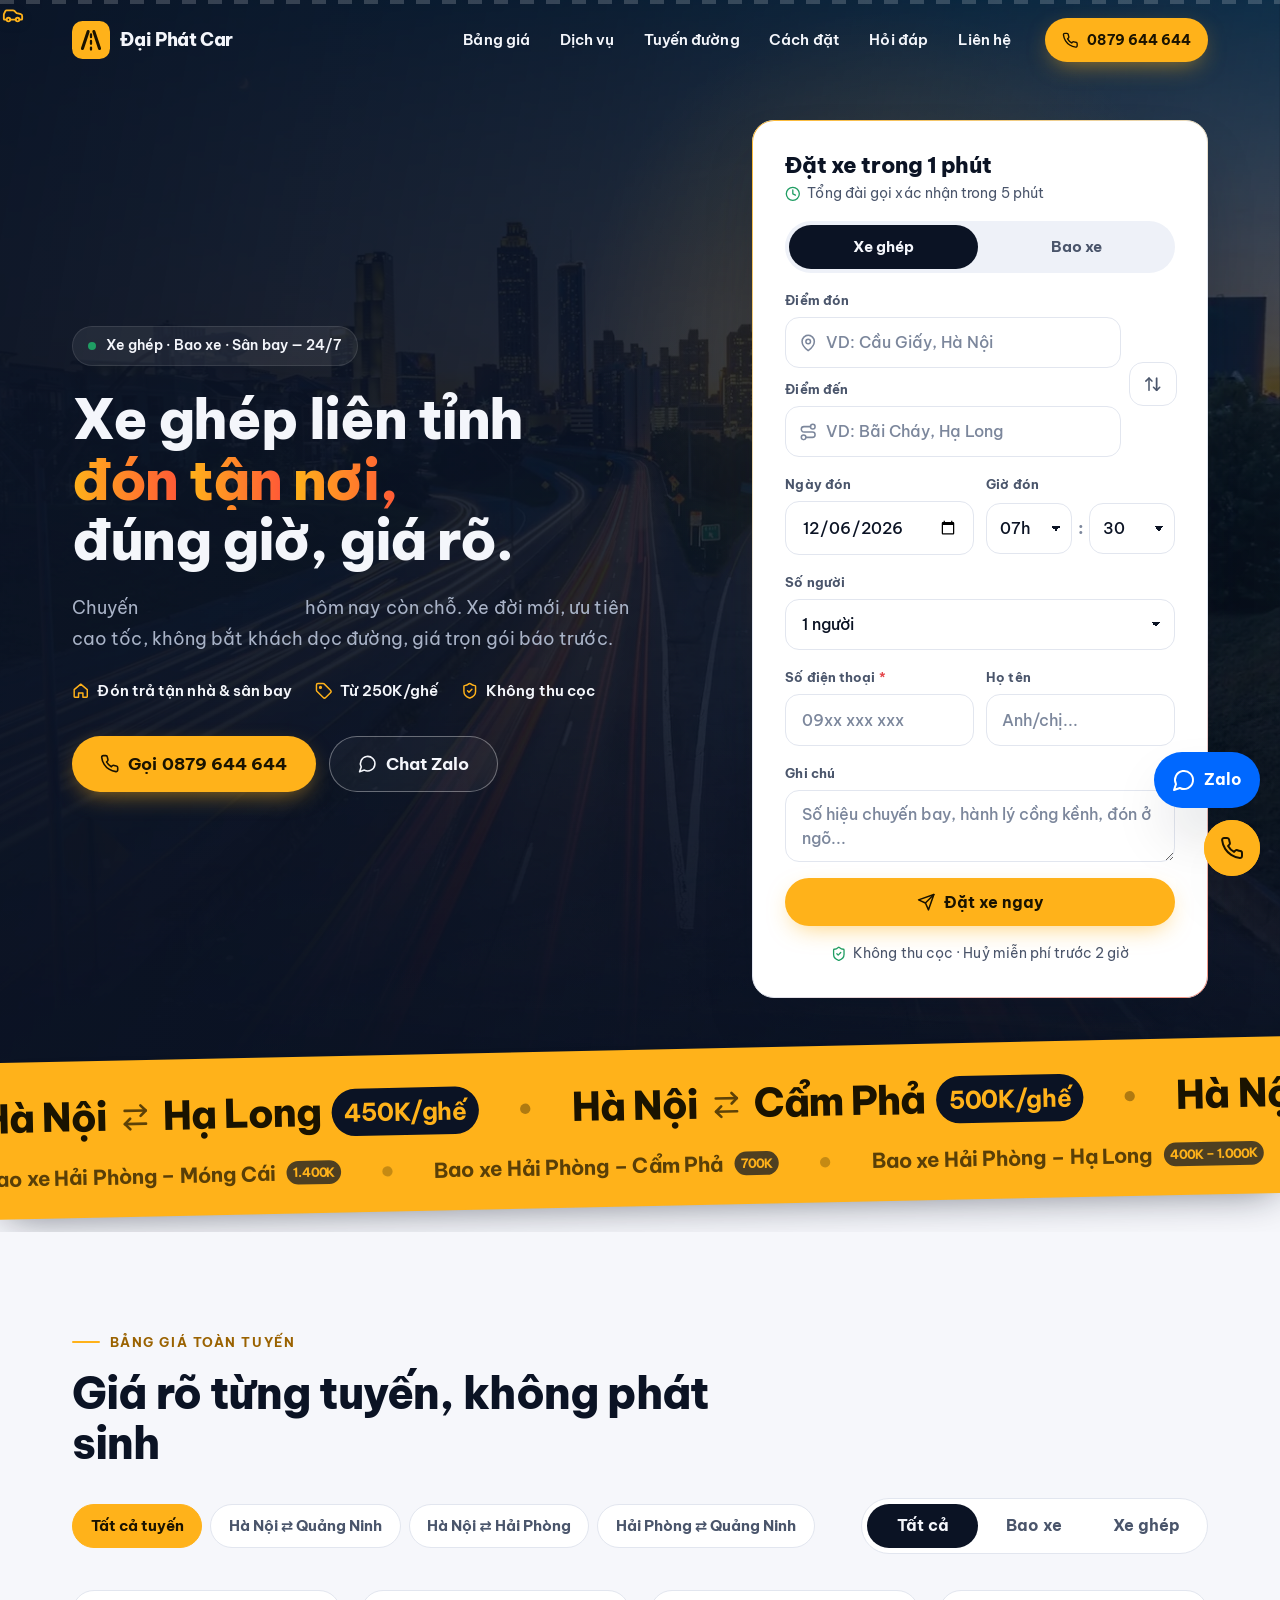
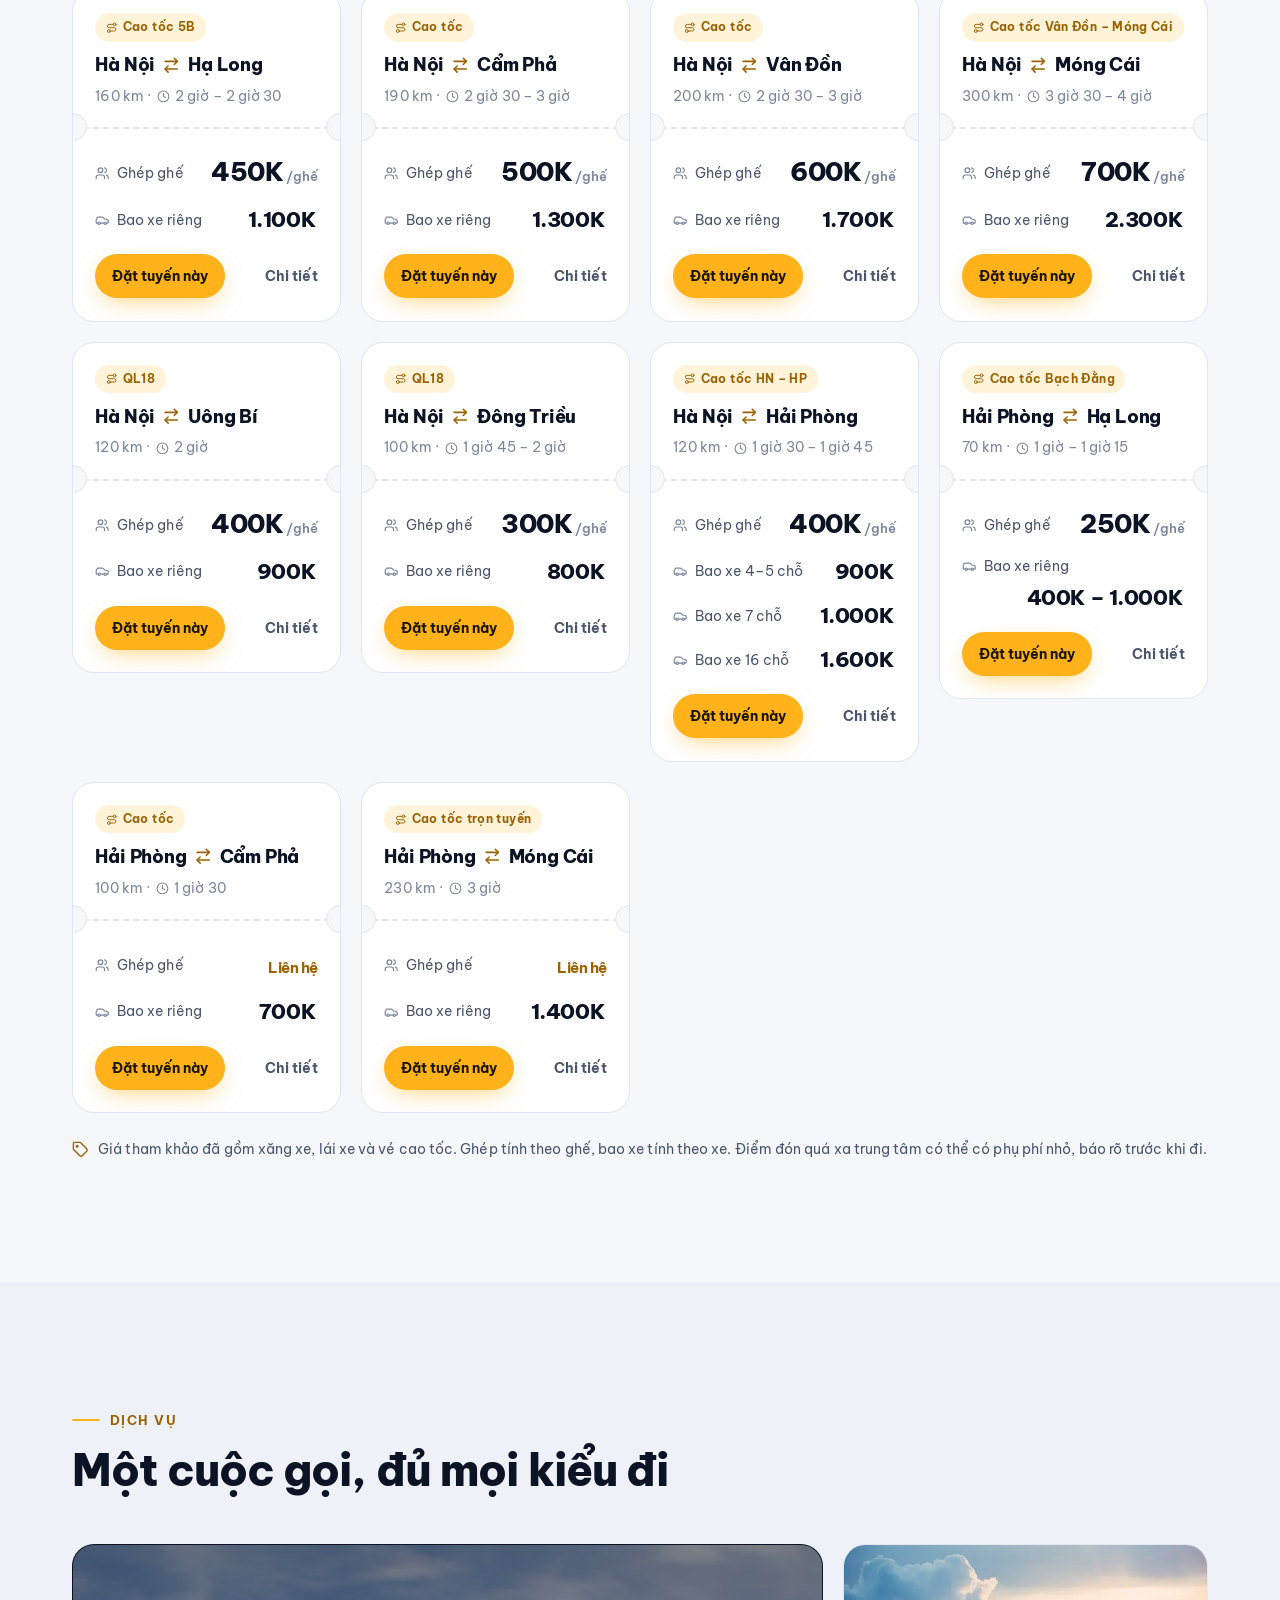
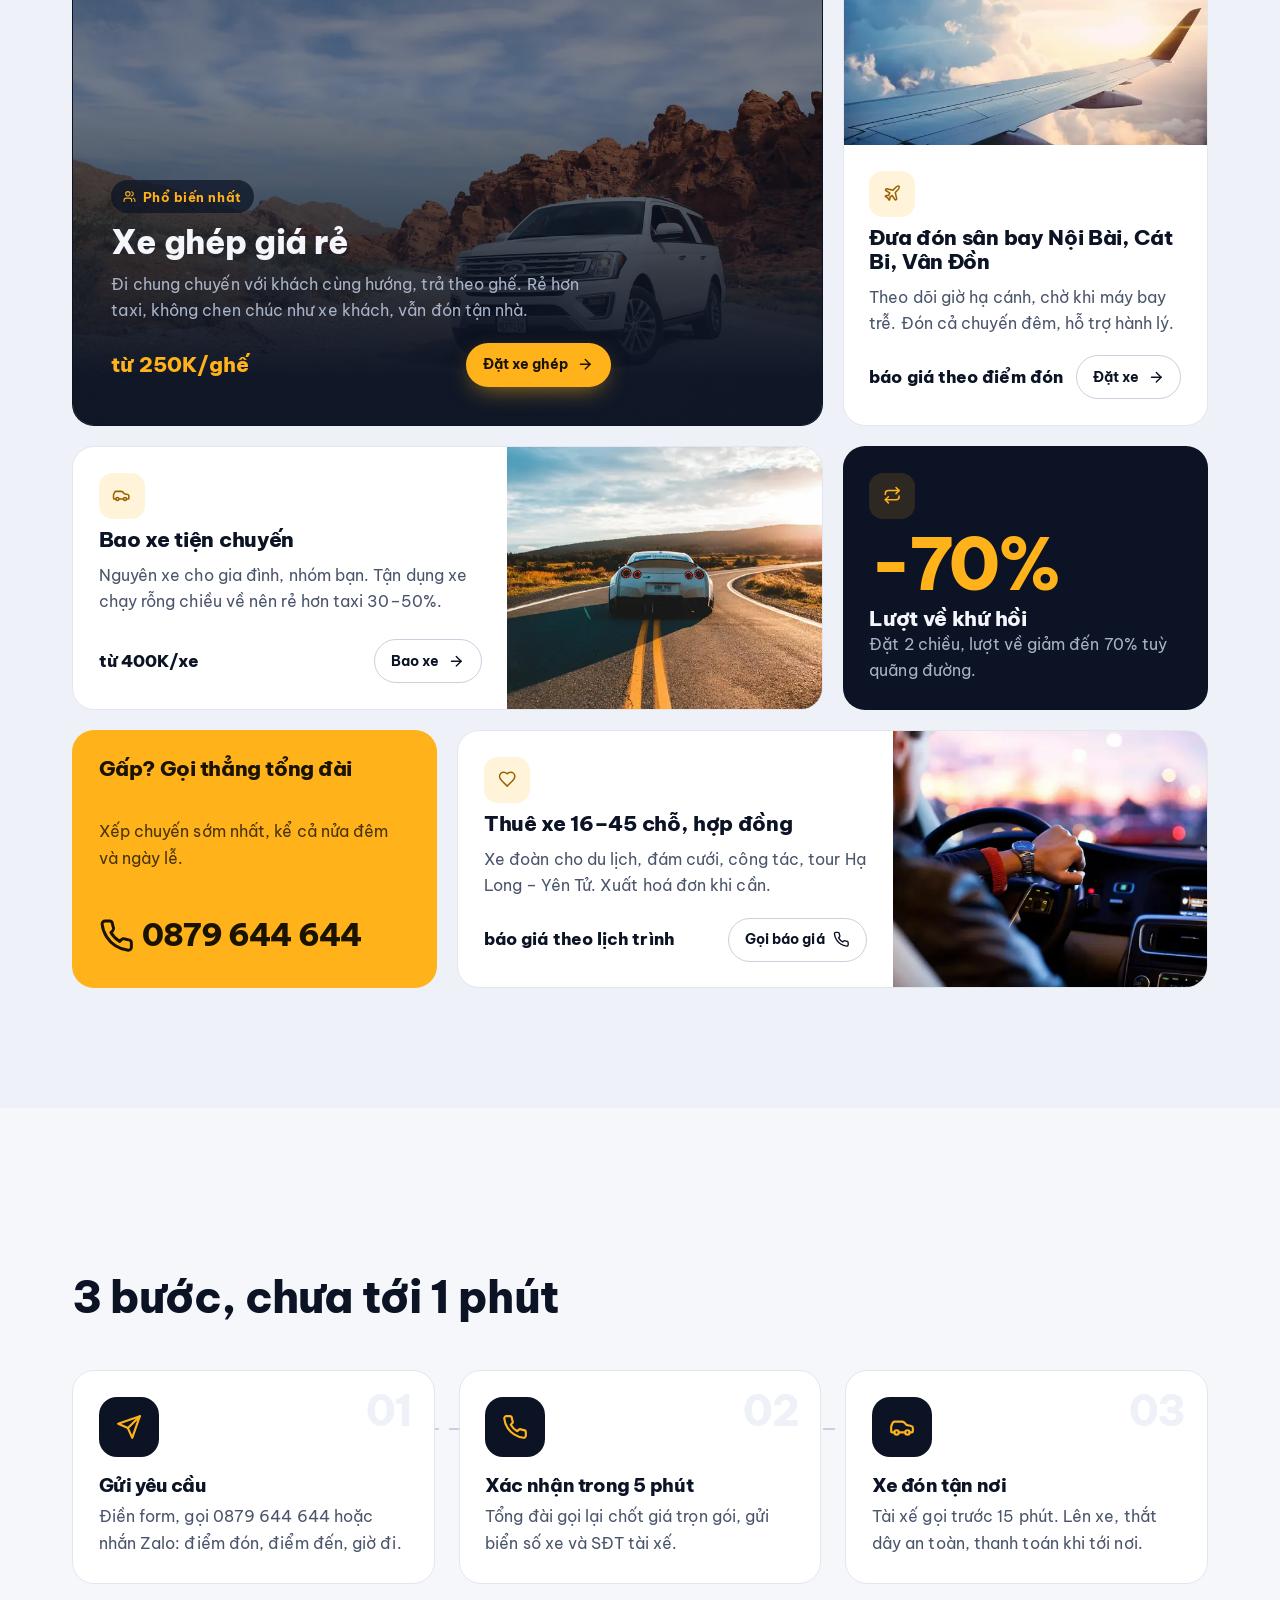
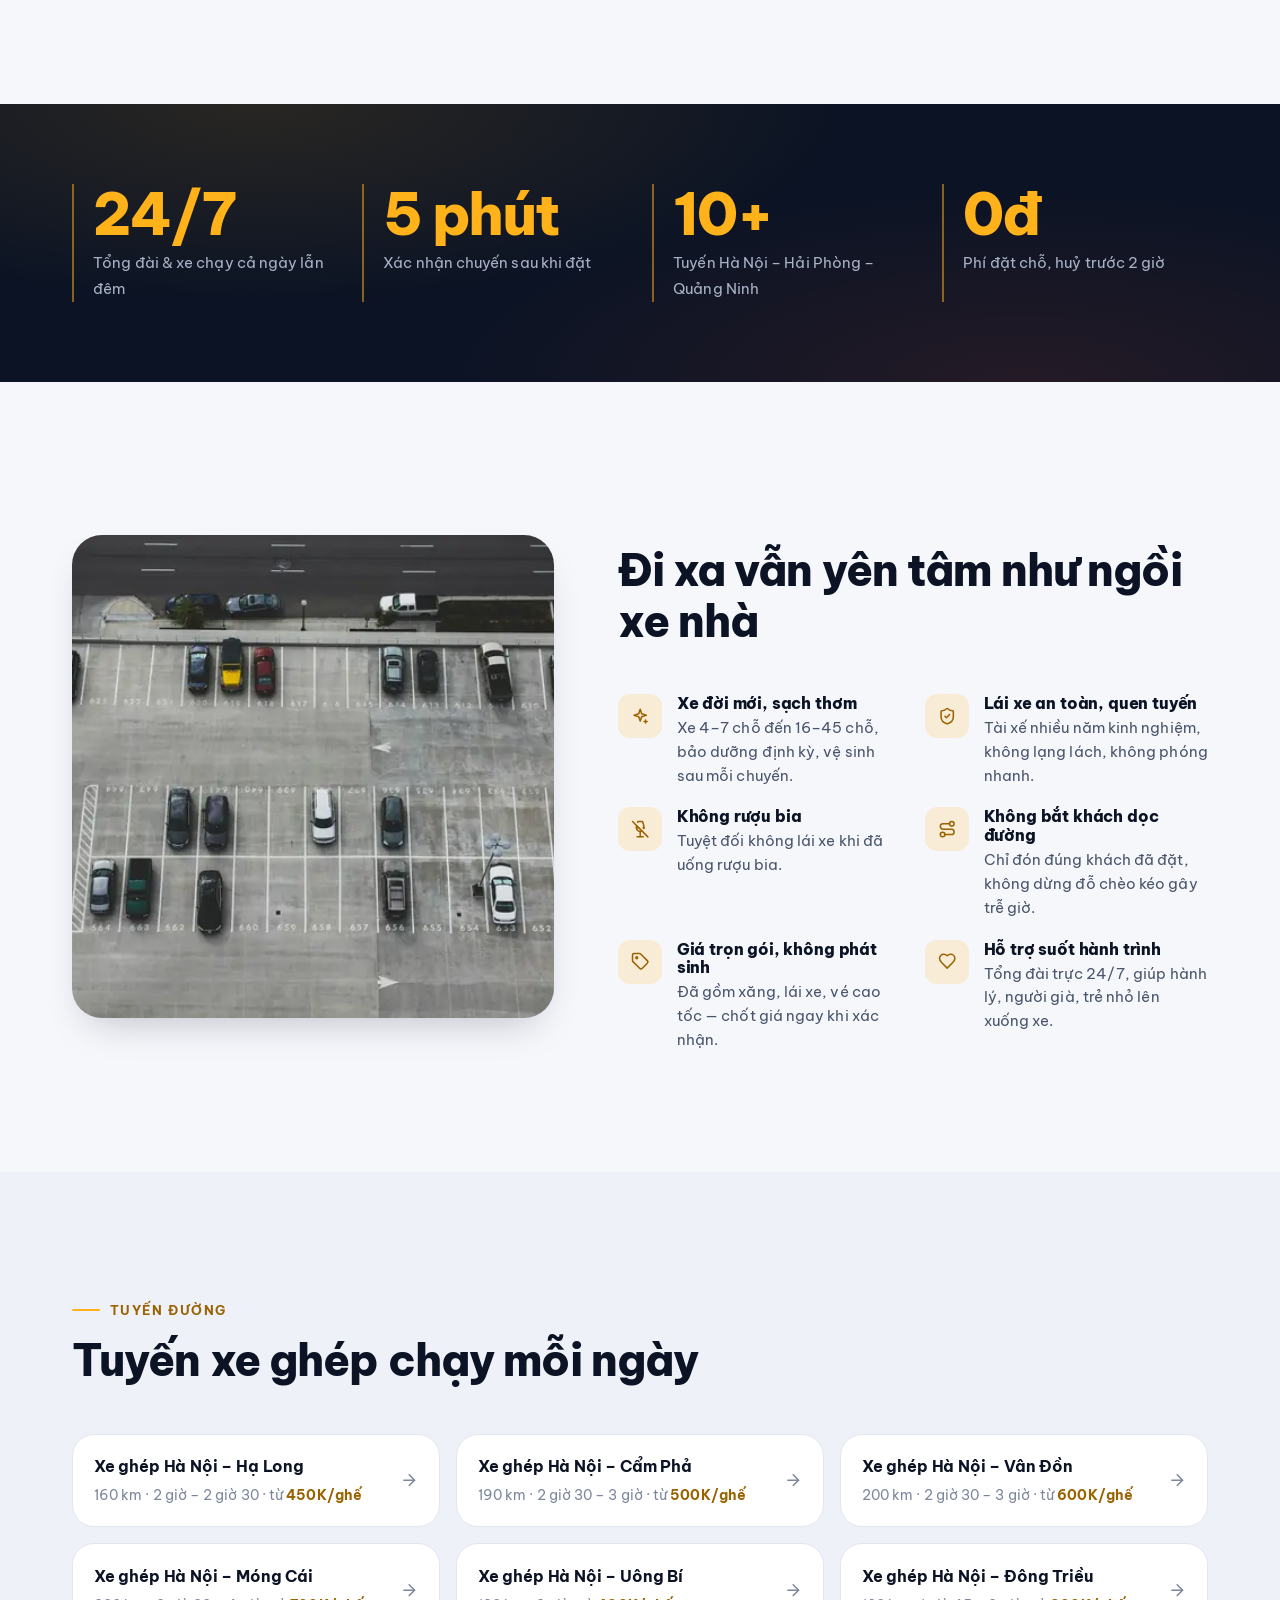
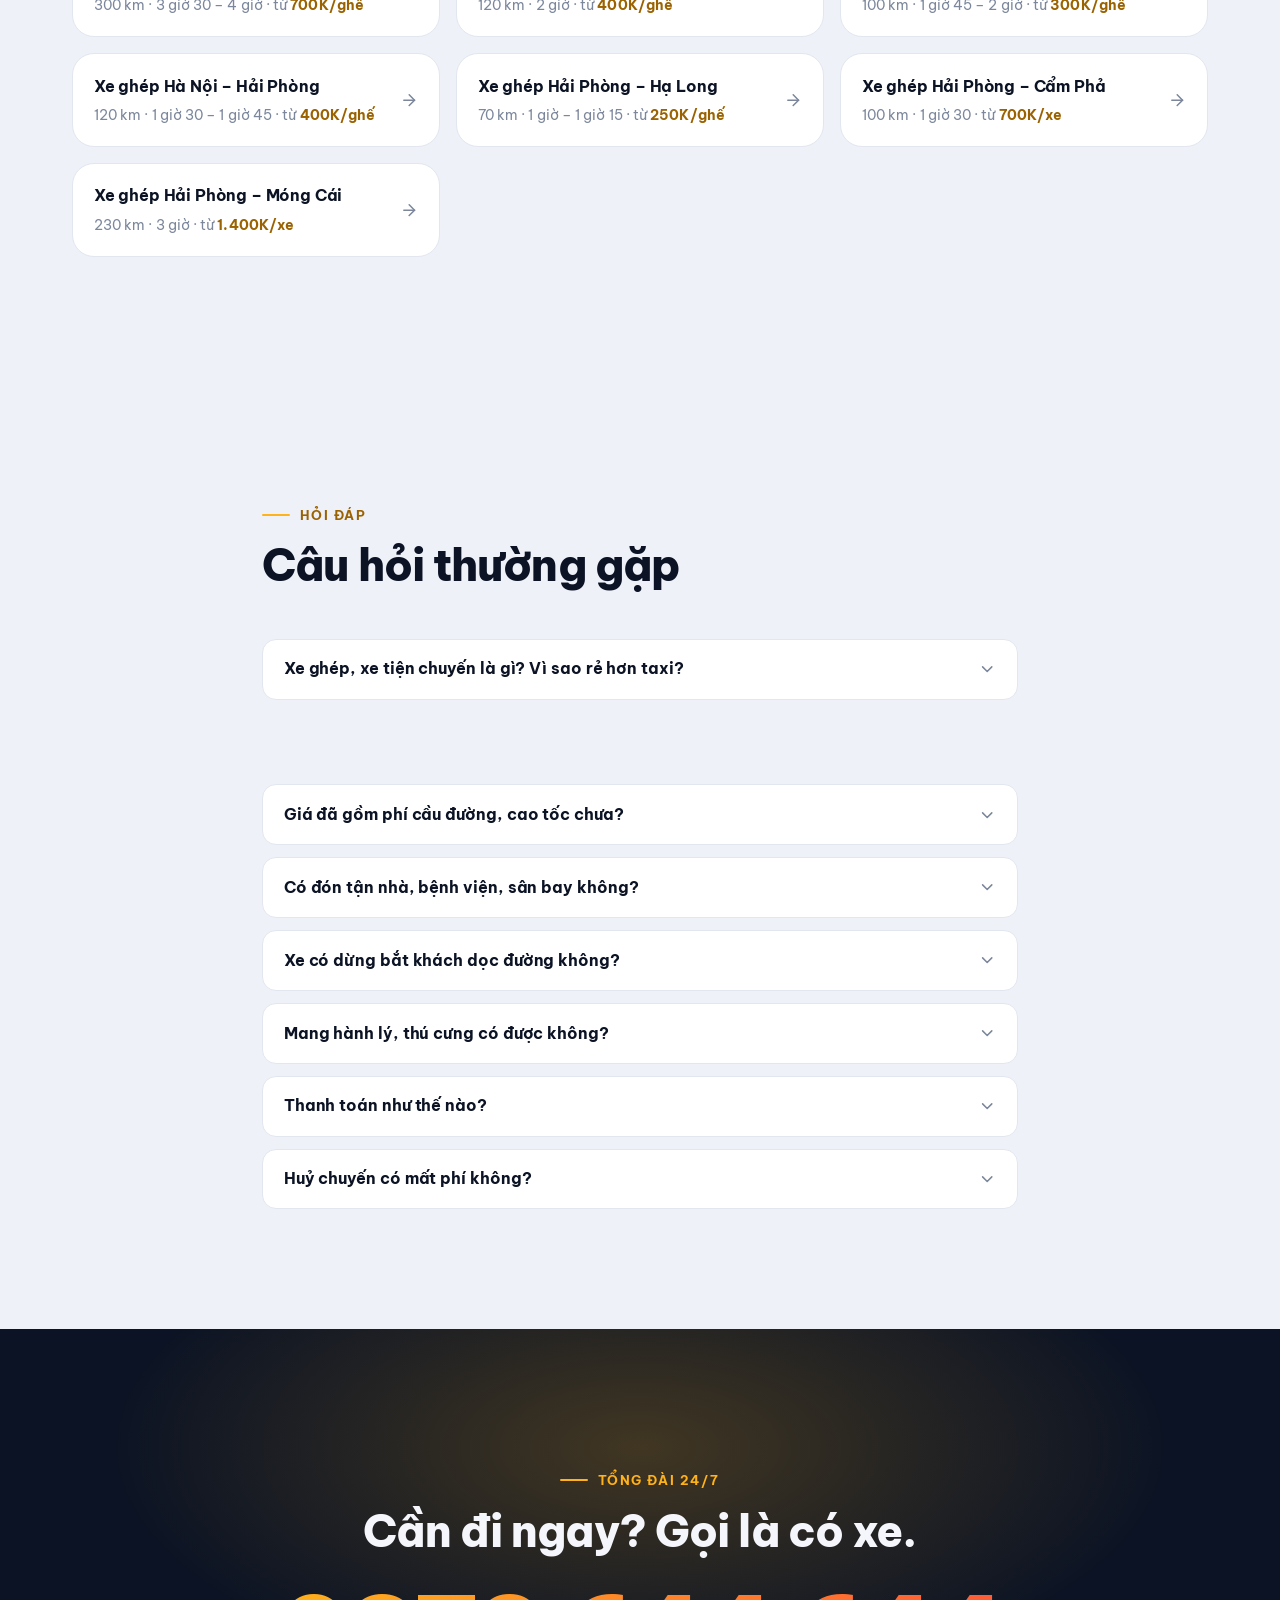
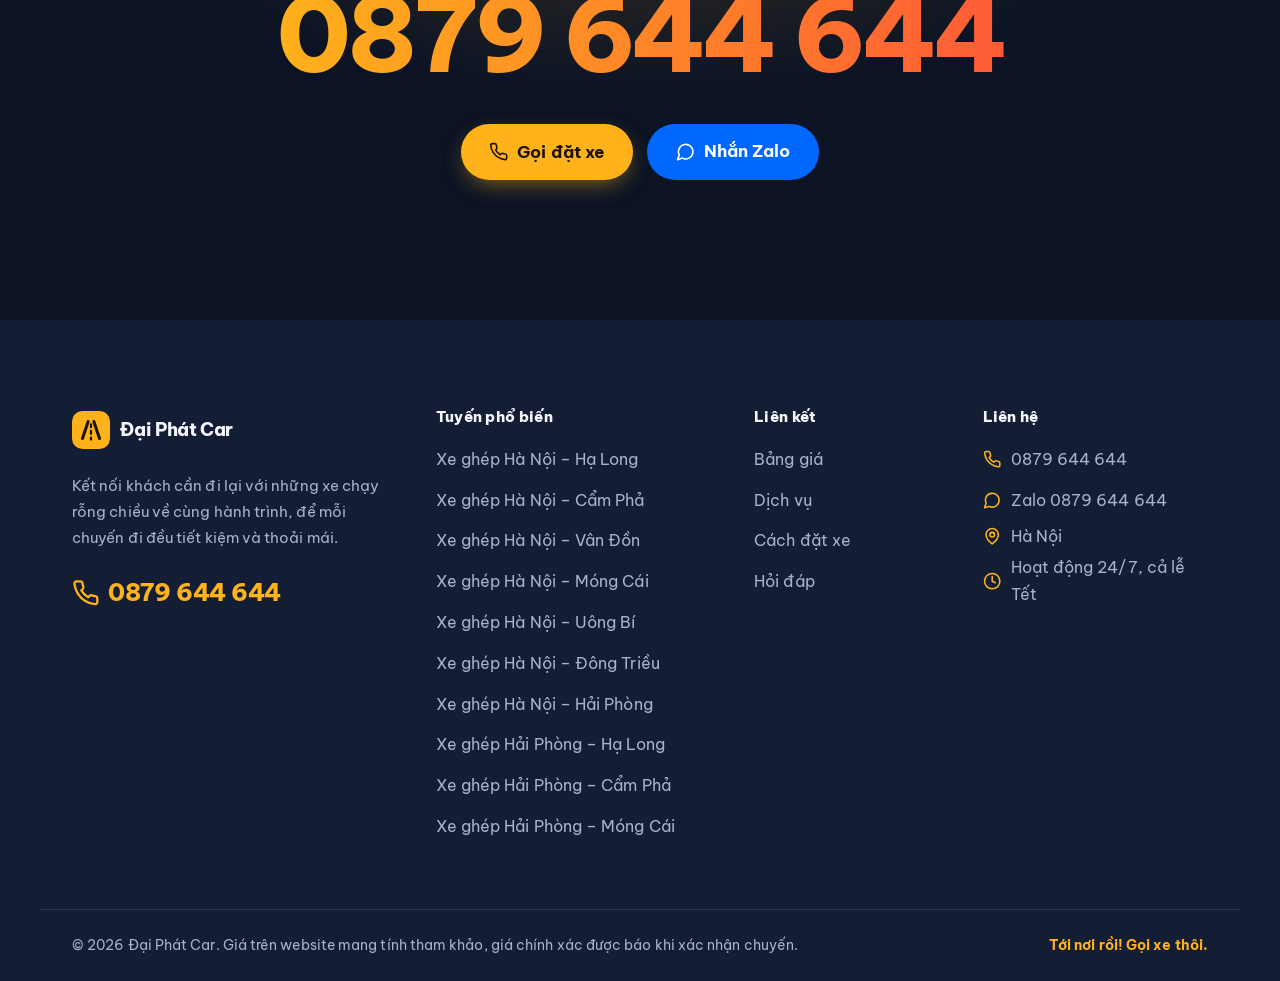
==== commit d0b690b5: "update" ====
--- a/index.html
+++ b/index.html
@@ -1,6 +1,14 @@
 <!doctype html>
 <html lang="vi" class="no-js">
 <head>
+<!-- Google tag (gtag.js) -->
+<script async src="https://www.googletagmanager.com/gtag/js?id=AW-18516548044"></script>
+<script>
+ window.dataLayer = window.dataLayer || [];
+ function gtag(){dataLayer.push(arguments);}
+ gtag('js', new Date());
+ gtag('config', 'AW-18516548044');
+</script>
 <meta charset="utf-8">
 <script>document.documentElement.className="js"</script>
 <meta name="viewport" content="width=device-width, initial-scale=1, viewport-fit=cover">
